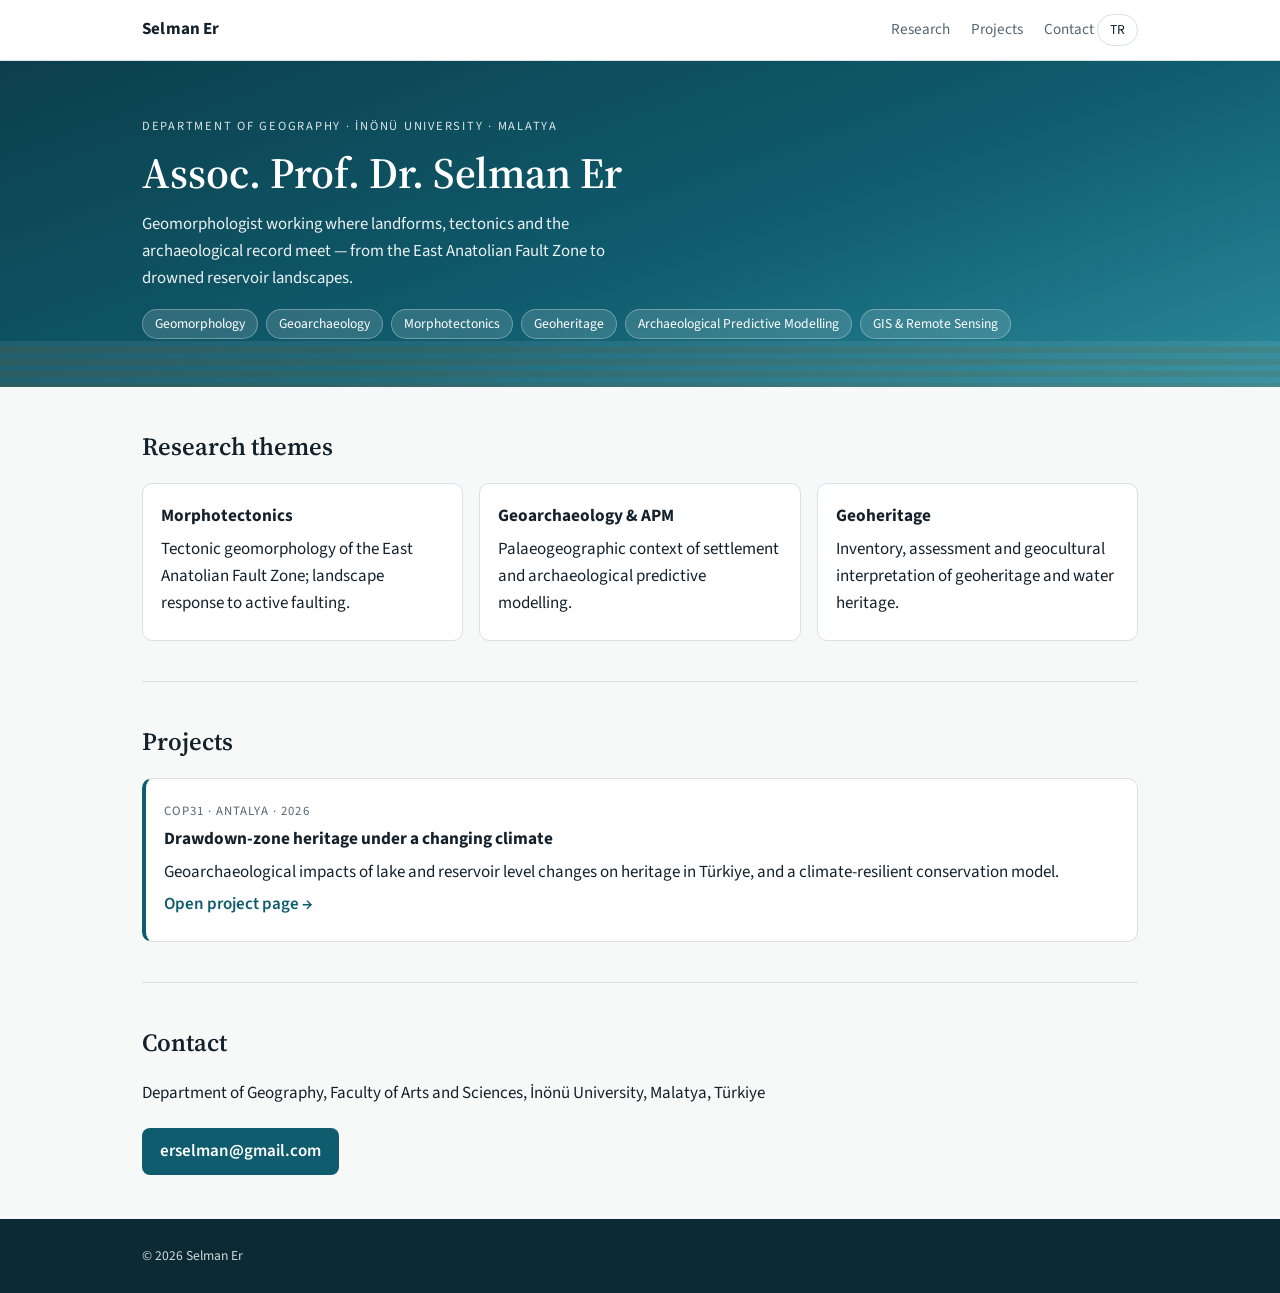
==== index.html @ a104bbfa "Add files via upload" ====
<!DOCTYPE html>
<html lang="en">
<head>
<meta charset="utf-8">
<meta name="viewport" content="width=device-width,initial-scale=1">
<title>Selman Er · Geomorphology &amp; Geoarchaeology</title>
<meta name="description" content="Assoc. Prof. Dr. Selman Er, Department of Geography, İnönü University — geomorphology, geoarchaeology, morphotectonics, geoheritage, GIS and remote sensing.">
<link rel="preconnect" href="https://fonts.googleapis.com">
<link href="https://fonts.googleapis.com/css2?family=Source+Sans+3:wght@400;600;700&family=Source+Serif+4:opsz,wght@8..60,600&display=swap" rel="stylesheet">
<link rel="stylesheet" href="assets/style.css">
</head>
<body data-lang="en">
<header class="site"><div class="wrap">
  <a class="brand" href="./">Selman Er</a>
  <nav>
    <a href="#research"><span class="en">Research</span><span class="tr">Araştırma</span></a>
    <a href="#projects"><span class="en">Projects</span><span class="tr">Projeler</span></a>
    <a href="#contact"><span class="en">Contact</span><span class="tr">İletişim</span></a>
    <button class="lang" id="langBtn" type="button" aria-label="Switch language">TR</button>
  </nav>
</div></header>

<div class="hero"><div class="wrap">
  <p class="kicker"><span class="en">Department of Geography · İnönü University · Malatya</span><span class="tr">Coğrafya Bölümü · İnönü Üniversitesi · Malatya</span></p>
  <h1>Assoc. Prof. Dr. Selman Er</h1>
  <p class="sub">
    <span class="en">Geomorphologist working where landforms, tectonics and the archaeological record meet — from the East Anatolian Fault Zone to drowned reservoir landscapes.</span>
    <span class="tr">Yer şekilleri, tektonik ve arkeolojik kaydın kesiştiği alanda çalışan bir jeomorfolog — Doğu Anadolu Fay Zonu'ndan baraj altında kalmış peyzajlara.</span>
  </p>
  <div class="chips">
    <span class="chip">Geomorphology</span><span class="chip">Geoarchaeology</span><span class="chip">Morphotectonics</span><span class="chip">Geoheritage</span><span class="chip">Archaeological Predictive Modelling</span><span class="chip">GIS &amp; Remote Sensing</span>
  </div>
</div></div>

<main class="wrap">
<section id="research">
  <h2><span class="en">Research themes</span><span class="tr">Araştırma temaları</span></h2>
  <div class="grid g3">
    <div class="card"><h3><span class="en">Morphotectonics</span><span class="tr">Morfotektonik</span></h3><p><span class="en">Tectonic geomorphology of the East Anatolian Fault Zone; landscape response to active faulting.</span><span class="tr">Doğu Anadolu Fay Zonu'nun tektonik jeomorfolojisi; aktif faylanmaya peyzaj tepkisi.</span></p></div>
    <div class="card"><h3><span class="en">Geoarchaeology &amp; APM</span><span class="tr">Jeoarkeoloji ve APM</span></h3><p><span class="en">Palaeogeographic context of settlement and archaeological predictive modelling.</span><span class="tr">Yerleşimin paleocoğrafik bağlamı ve arkeolojik tahmin modellemesi.</span></p></div>
    <div class="card"><h3><span class="en">Geoheritage</span><span class="tr">Jeomiras</span></h3><p><span class="en">Inventory, assessment and geocultural interpretation of geoheritage and water heritage.</span><span class="tr">Jeomiras ve su mirasının envanteri, değerlendirilmesi ve jeokültürel yorumu.</span></p></div>
  </div>
</section>

<section id="projects">
  <h2><span class="en">Projects</span><span class="tr">Projeler</span></h2>
  <div class="grid g2">
    <a class="card" href="cop31/" style="text-decoration:none;color:inherit;border-left:4px solid var(--water)">
      <p class="tag">COP31 · Antalya · 2026</p>
      <h3><span class="en">Drawdown-zone heritage under a changing climate</span><span class="tr">Değişen iklimde salınım kuşağı mirası</span></h3>
      <p><span class="en">Geoarchaeological impacts of lake and reservoir level changes on heritage in Türkiye, and a climate-resilient conservation model.</span><span class="tr">Göl ve baraj seviyesi değişimlerinin mirasa jeoarkeolojik etkileri ve iklime dirençli koruma modeli.</span></p>
      <p style="color:var(--water);font-weight:600"><span class="en">Open project page →</span><span class="tr">Proje sayfası →</span></p>
    </a>
  </div>
</section>

<section id="contact">
  <h2><span class="en">Contact</span><span class="tr">İletişim</span></h2>
  <p><span class="en">Department of Geography, Faculty of Arts and Sciences, İnönü University, Malatya, Türkiye</span><span class="tr">İnönü Üniversitesi Fen-Edebiyat Fakültesi Coğrafya Bölümü, Malatya</span></p>
  <a class="btn" href="mailto:erselman@gmail.com">erselman@gmail.com</a>
  <!-- Add when available: ORCID / Google Scholar / AVESİS buttons -->
</section>
</main>

<footer><div class="wrap">© 2026 Selman Er</div></footer>
<script>
(function(){
  var b=document.body, btn=document.getElementById('langBtn');
  function set(l){b.setAttribute('data-lang',l);document.documentElement.lang=l;btn.textContent=l==='en'?'TR':'EN';}
  var q=new URLSearchParams(location.search).get('lang');
  var nav=(navigator.language||'').toLowerCase().indexOf('tr')===0?'tr':'en';
  set(q==='tr'||q==='en'?q:nav);
  btn.addEventListener('click',function(){set(b.getAttribute('data-lang')==='en'?'tr':'en');});
})();
</script>
</body>
</html>
---- assets/style.css ----
:root{
  --ink:#14212b; --muted:#56656f; --line:#d9e1e5; --bg:#f7f9f8; --card:#ffffff;
  --water:#0f5c6e; --water-2:#2a8a9b; --silt:#b9874a; --alert:#b4432f;
  --maxw:1040px;
}
*{box-sizing:border-box}
html{scroll-behavior:smooth}
body{margin:0;font-family:"Source Sans 3","Segoe UI",system-ui,-apple-system,sans-serif;color:var(--ink);background:var(--bg);line-height:1.6;font-size:17px}
a{color:var(--water)}
a:hover{color:var(--water-2)}
.wrap{max-width:var(--maxw);margin:0 auto;padding:0 22px}
header.site{border-bottom:1px solid var(--line);background:var(--card)}
header.site .wrap{display:flex;align-items:center;justify-content:space-between;gap:16px;min-height:60px;flex-wrap:wrap}
header.site .brand{font-weight:700;text-decoration:none;color:var(--ink);letter-spacing:.01em}
header.site nav a{margin-left:18px;text-decoration:none;color:var(--muted);font-size:.95rem}
header.site nav a:hover{color:var(--water)}
.lang{border:1px solid var(--line);background:#fff;border-radius:999px;padding:4px 12px;font:inherit;font-size:.85rem;cursor:pointer;color:var(--ink)}
.hero{background:linear-gradient(160deg,#0c3f4c 0%,#0f5c6e 55%,#2a8a9b 100%);color:#fff;padding:56px 0 48px;position:relative;overflow:hidden}
.hero::after{content:"";position:absolute;left:0;right:0;bottom:0;height:46px;
  background:repeating-linear-gradient(180deg,rgba(255,255,255,.08) 0 6px,rgba(185,135,74,.18) 6px 12px)}
.hero .kicker{text-transform:uppercase;letter-spacing:.14em;font-size:.78rem;opacity:.85;margin:0 0 10px}
.hero h1{font-family:"Source Serif 4",Georgia,serif;font-weight:600;font-size:clamp(1.7rem,4.2vw,2.7rem);line-height:1.2;margin:0 0 12px;max-width:22ch}
.hero .sub{font-size:1.05rem;opacity:.92;max-width:62ch;margin:0 0 18px}
.hero .meta{font-size:.95rem;opacity:.9}
.chips{display:flex;flex-wrap:wrap;gap:8px;margin-top:18px}
.chip{background:rgba(255,255,255,.14);border:1px solid rgba(255,255,255,.3);border-radius:999px;padding:3px 12px;font-size:.85rem}
main section{padding:40px 0;border-bottom:1px solid var(--line)}
main section:last-child{border-bottom:0}
h2{font-family:"Source Serif 4",Georgia,serif;font-weight:600;font-size:1.55rem;margin:0 0 16px}
h3{font-size:1.08rem;margin:0 0 6px}
.lead{font-size:1.12rem;max-width:68ch}
.claim{border-left:4px solid var(--silt);background:#fff;padding:12px 16px;margin:18px 0;max-width:68ch;font-weight:600}
.grid{display:grid;gap:16px}
.g2{grid-template-columns:repeat(auto-fit,minmax(280px,1fr))}
.g3{grid-template-columns:repeat(auto-fit,minmax(240px,1fr))}
.card{background:var(--card);border:1px solid var(--line);border-radius:10px;padding:18px}
.card p{margin:.3em 0}
.card .num{display:inline-flex;width:28px;height:28px;border-radius:50%;background:var(--water);color:#fff;align-items:center;justify-content:center;font-weight:700;font-size:.9rem;margin-bottom:8px}
.card .tag{font-size:.8rem;color:var(--muted);text-transform:uppercase;letter-spacing:.08em}
.small{font-size:.9rem;color:var(--muted)}
ol.steps{list-style:none;padding:0;margin:0;display:grid;gap:10px;grid-template-columns:repeat(auto-fit,minmax(150px,1fr))}
ol.steps li{background:#fff;border:1px solid var(--line);border-top:4px solid var(--water);border-radius:8px;padding:12px}
ol.steps li:nth-child(4),ol.steps li:nth-child(5){border-top-color:var(--silt)}
ol.steps li:nth-child(6){border-top-color:var(--ink)}
ol.steps b{display:block;margin-bottom:4px}
.eq{background:#fff;border:1px solid var(--line);border-radius:8px;padding:14px 16px;overflow-x:auto;font-family:"Cambria Math","STIX Two Math",Georgia,serif;font-size:1.08rem}
.btn{display:inline-block;background:var(--water);color:#fff;text-decoration:none;padding:10px 18px;border-radius:8px;font-weight:600;margin:4px 8px 4px 0}
.btn:hover{background:var(--water-2);color:#fff}
.btn.ghost{background:#fff;color:var(--water);border:1px solid var(--water)}
.btn.disabled{background:#c9d3d7;color:#55646c;pointer-events:none}
.refs{font-size:.92rem;padding-left:1.2em}
.refs li{margin-bottom:6px}
.profile{display:grid;grid-template-columns:1fr;gap:10px}
footer{background:#0c2a33;color:#cfdade;padding:26px 0;font-size:.85rem}
footer a{color:#e6eef0}
.disclaimer{font-size:.8rem;color:#9fb1b7;margin-top:10px;max-width:90ch}
[data-lang="tr"] .en{display:none} [data-lang="en"] .tr{display:none}
@media (max-width:600px){body{font-size:16px} header.site nav a{margin-left:12px} .hero{padding:40px 0 56px}}
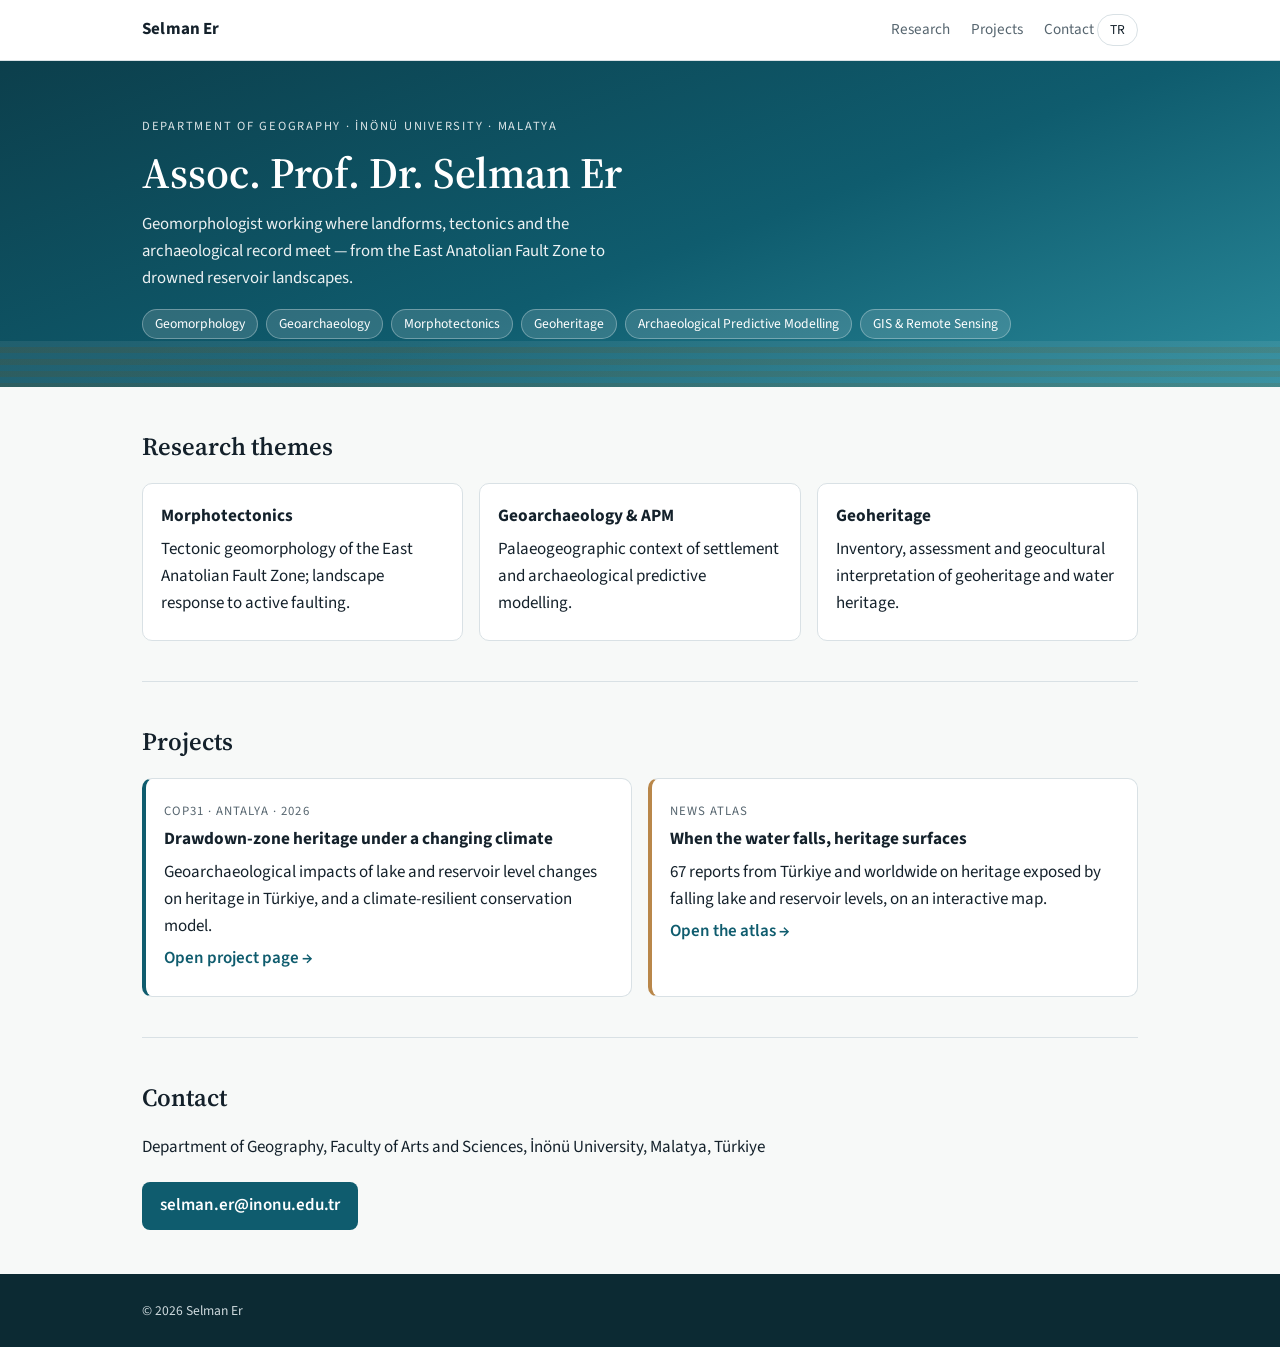
==== commit f0584e36: "Add files via upload" ====
--- a/index.html
+++ b/index.html
@@ -51,13 +51,19 @@
       <p><span class="en">Geoarchaeological impacts of lake and reservoir level changes on heritage in Türkiye, and a climate-resilient conservation model.</span><span class="tr">Göl ve baraj seviyesi değişimlerinin mirasa jeoarkeolojik etkileri ve iklime dirençli koruma modeli.</span></p>
       <p style="color:var(--water);font-weight:600"><span class="en">Open project page →</span><span class="tr">Proje sayfası →</span></p>
     </a>
+    <a class="card" href="cop31/news/" style="text-decoration:none;color:inherit;border-left:4px solid var(--silt)">
+      <p class="tag"><span class="en">News atlas</span><span class="tr">Haber atlası</span></p>
+      <h3><span class="en">When the water falls, heritage surfaces</span><span class="tr">Su çekildiğinde miras yüzeye çıkıyor</span></h3>
+      <p><span class="en">67 reports from Türkiye and worldwide on heritage exposed by falling lake and reservoir levels, on an interactive map.</span><span class="tr">Göl ve baraj seviyesi düşüşüyle açığa çıkan mirasa ilişkin Türkiye ve dünyadan 67 haber, etkileşimli haritada.</span></p>
+      <p style="color:var(--water);font-weight:600"><span class="en">Open the atlas →</span><span class="tr">Atlası aç →</span></p>
+    </a>
   </div>
 </section>
 
 <section id="contact">
   <h2><span class="en">Contact</span><span class="tr">İletişim</span></h2>
   <p><span class="en">Department of Geography, Faculty of Arts and Sciences, İnönü University, Malatya, Türkiye</span><span class="tr">İnönü Üniversitesi Fen-Edebiyat Fakültesi Coğrafya Bölümü, Malatya</span></p>
-  <a class="btn" href="mailto:erselman@gmail.com">erselman@gmail.com</a>
+  <a class="btn" href="mailto:selman.er@inonu.edu.tr">selman.er@inonu.edu.tr</a>
   <!-- Add when available: ORCID / Google Scholar / AVESİS buttons -->
 </section>
 </main>
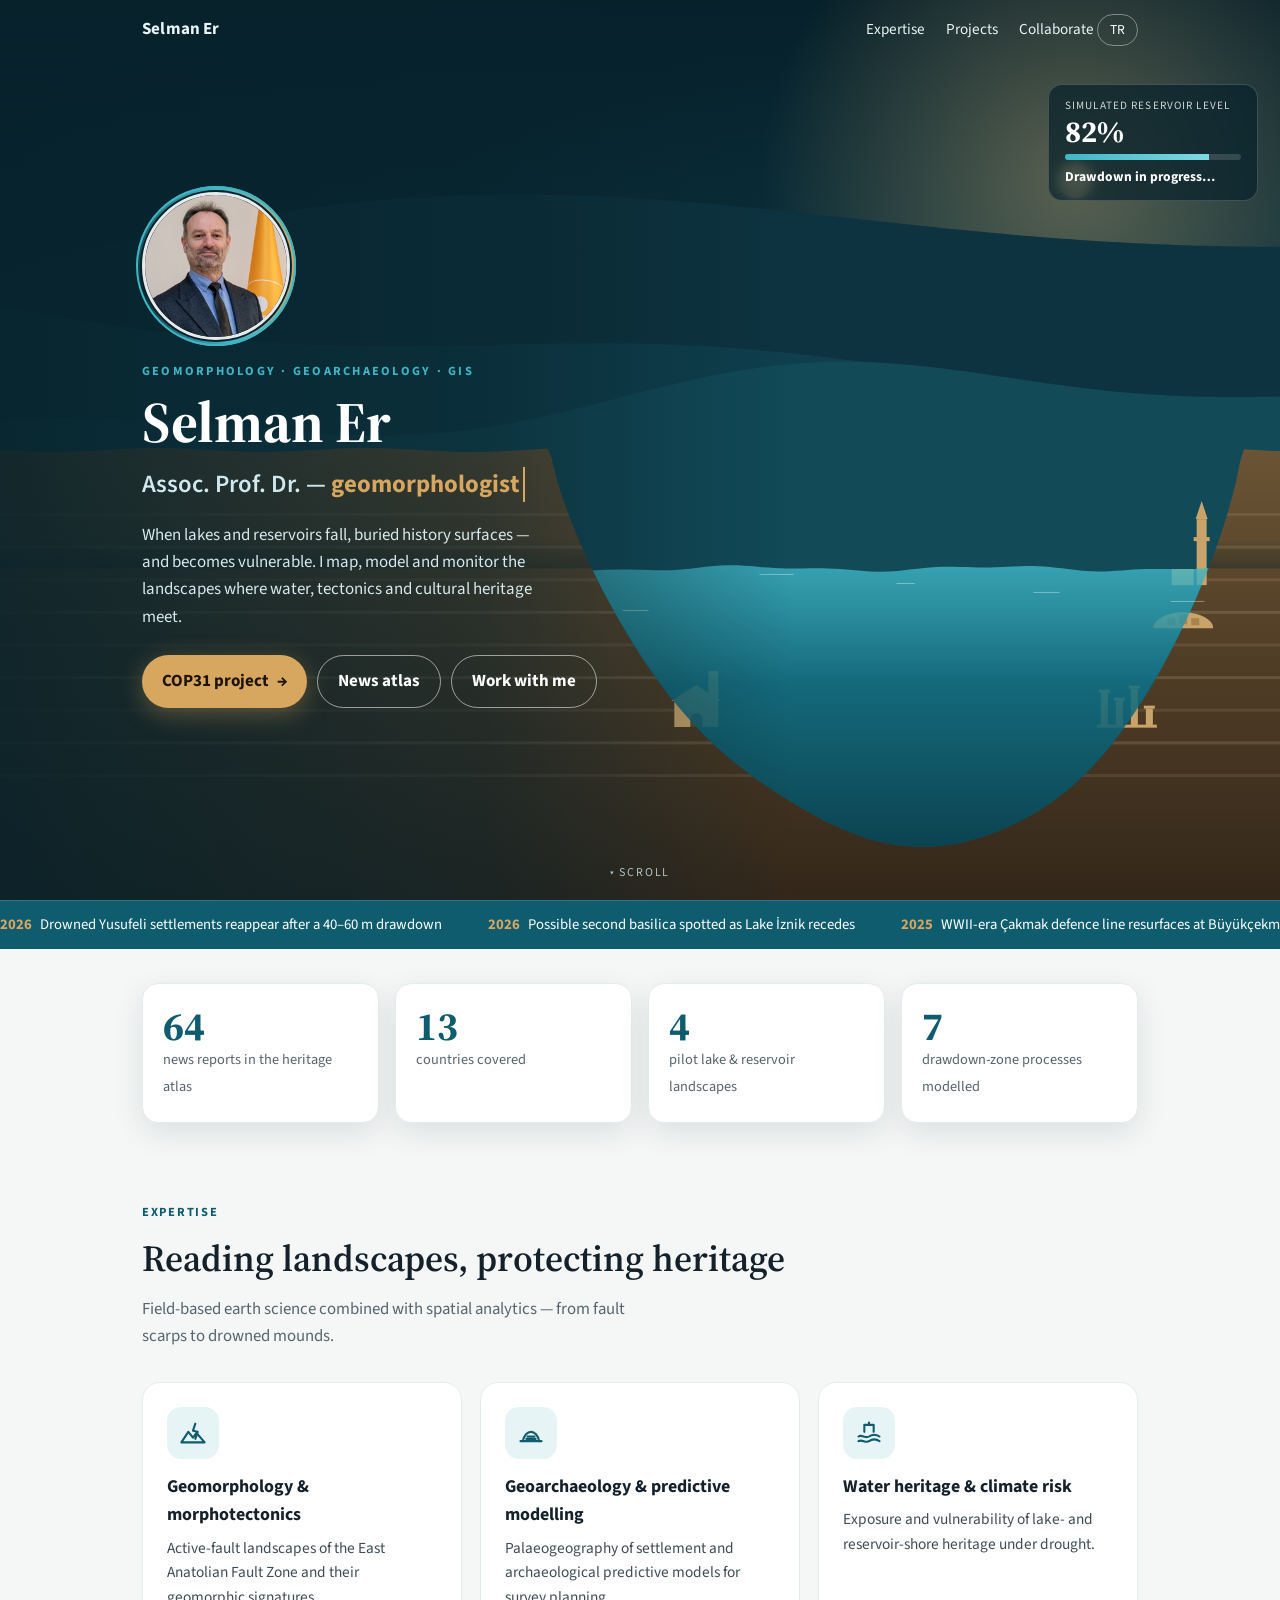
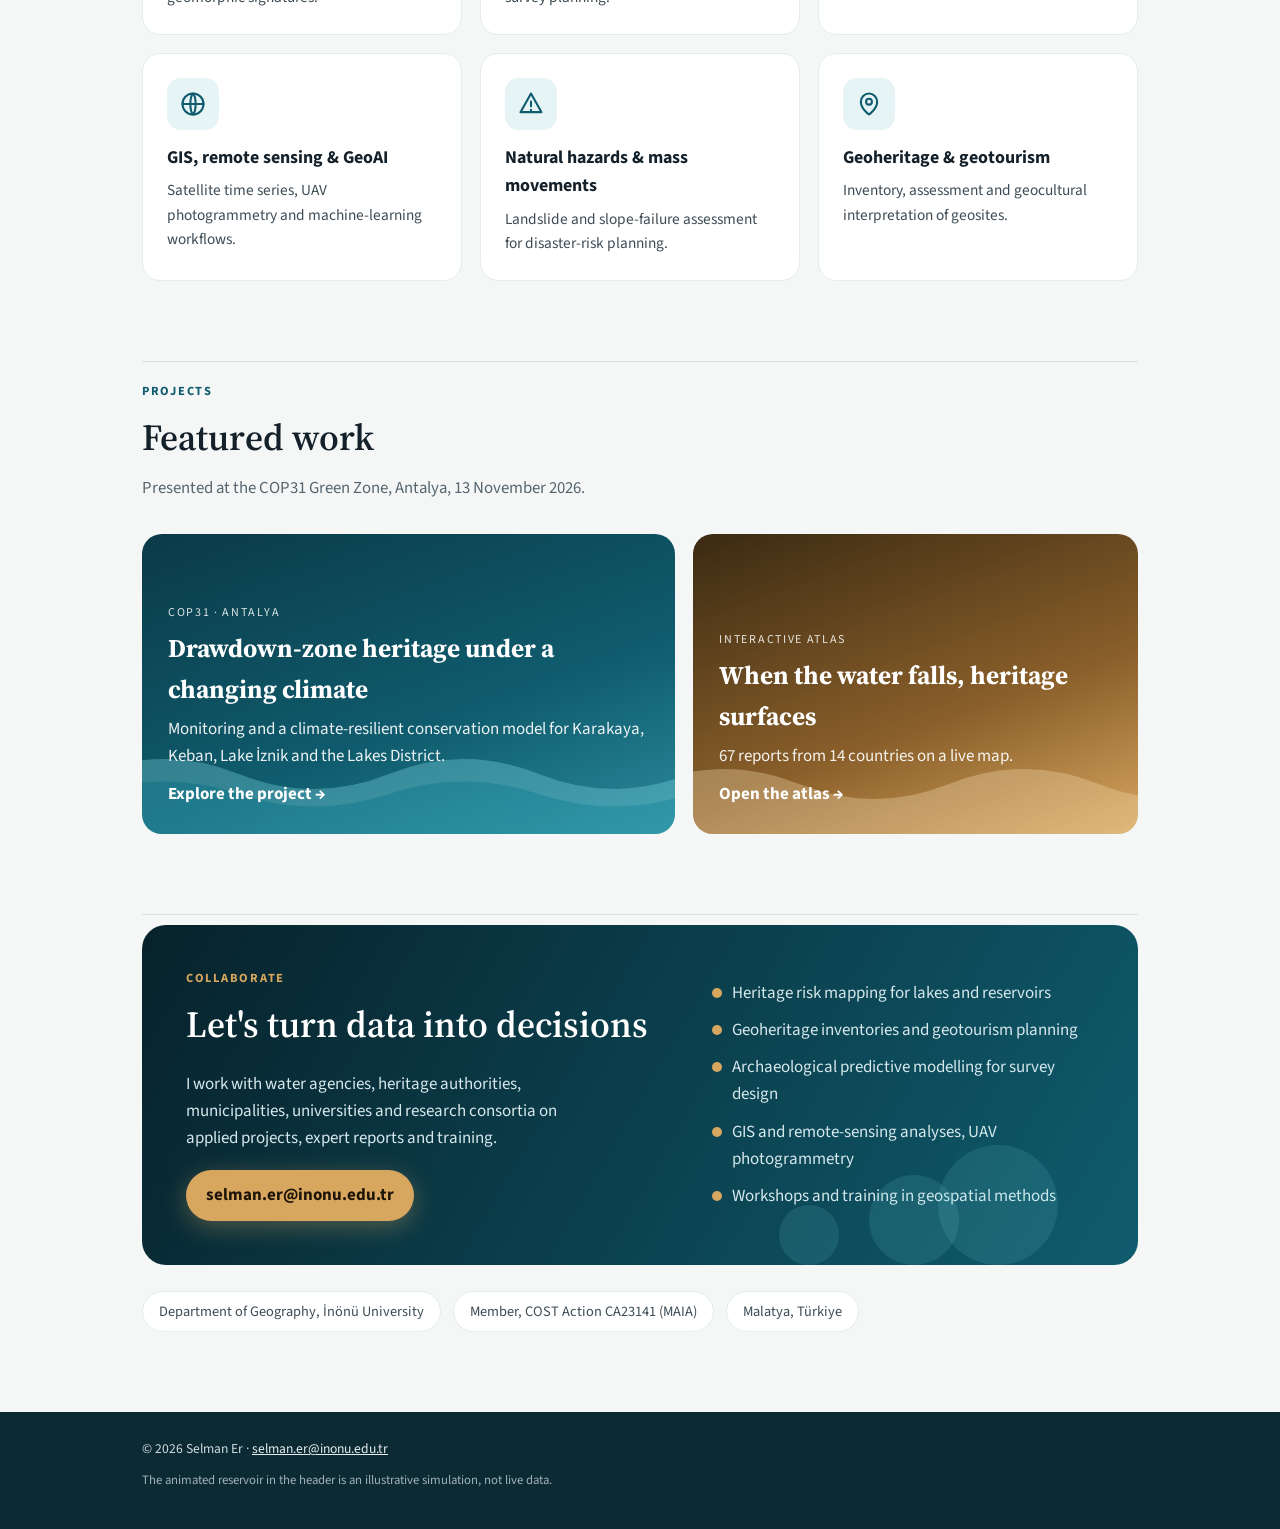
==== commit 3b4f22d1: "Add files via upload" ====
--- a/index.html
+++ b/index.html
@@ -3,80 +3,385 @@
 <head>
 <meta charset="utf-8">
 <meta name="viewport" content="width=device-width,initial-scale=1">
-<title>Selman Er · Geomorphology &amp; Geoarchaeology</title>
-<meta name="description" content="Assoc. Prof. Dr. Selman Er, Department of Geography, İnönü University — geomorphology, geoarchaeology, morphotectonics, geoheritage, GIS and remote sensing.">
+<title>Selman Er · Geomorphology, Geoarchaeology & Heritage Risk</title>
+<meta name="description" content="Assoc. Prof. Dr. Selman Er, İnönü University — geomorphology, geoarchaeology, geoheritage, GIS and remote sensing. Heritage risk in lakes and reservoirs under a changing climate.">
+<meta property="og:title" content="Selman Er · Geomorphology & Geoarchaeology">
+<meta property="og:image" content="https://erselman.github.io/assets/selman-er.jpg">
 <link rel="preconnect" href="https://fonts.googleapis.com">
-<link href="https://fonts.googleapis.com/css2?family=Source+Sans+3:wght@400;600;700&family=Source+Serif+4:opsz,wght@8..60,600&display=swap" rel="stylesheet">
+<link href="https://fonts.googleapis.com/css2?family=Source+Sans+3:wght@400;600;700;800&family=Source+Serif+4:opsz,wght@8..60,600;8..60,700&display=swap" rel="stylesheet">
 <link rel="stylesheet" href="assets/style.css">
+<style>
+:root{--deep:#07222b;--teal:#0f5c6e;--aqua:#3fb6c6;--sand:#d7a65f}
+body{background:#f4f7f6}
+/* header over hero */
+header.site{position:fixed;top:0;left:0;right:0;z-index:20;background:transparent;border:0;transition:background .3s,box-shadow .3s}
+header.site.solid{background:rgba(7,34,43,.92);backdrop-filter:blur(8px);box-shadow:0 2px 20px rgba(0,0,0,.2)}
+header.site .brand,header.site nav a{color:#e9f4f6}
+header.site nav a:hover{color:var(--aqua)}
+header.site .lang{background:transparent;color:#fff;border-color:rgba(255,255,255,.4)}
+/* HERO */
+.hero2{position:relative;min-height:100vh;min-height:100svh;background:var(--deep);color:#fff;overflow:hidden;display:flex;align-items:center}
+#scene{position:absolute;inset:0;width:100%;height:100%;display:block}
+.hero2::after{content:"";position:absolute;inset:0;background:linear-gradient(90deg,rgba(7,34,43,.88) 0%,rgba(7,34,43,.55) 38%,rgba(7,34,43,0) 62%);pointer-events:none}
+.hero2 .wrap{position:relative;z-index:2;width:100%;padding-top:90px;padding-bottom:90px}
+.intro{max-width:560px}
+.portrait{position:relative;width:148px;height:148px;margin-bottom:22px}
+.portrait::before{content:"";position:absolute;inset:-6px;border-radius:50%;background:conic-gradient(from 0deg,var(--aqua),var(--sand),var(--aqua),transparent 70%,var(--aqua));animation:spin 6s linear infinite}
+.portrait::after{content:"";position:absolute;inset:-2px;border-radius:50%;background:var(--deep)}
+.portrait img{position:relative;z-index:1;width:100%;height:100%;object-fit:cover;object-position:50% 22%;border-radius:50%;border:3px solid rgba(255,255,255,.9)}
+.portrait .pulse{position:absolute;inset:-6px;border-radius:50%;border:2px solid var(--aqua);animation:pulse 3s ease-out infinite;z-index:0}
+@keyframes spin{to{transform:rotate(360deg)}}
+@keyframes pulse{0%{transform:scale(1);opacity:.7}100%{transform:scale(1.35);opacity:0}}
+.eyebrow{text-transform:uppercase;letter-spacing:.18em;font-size:.78rem;color:var(--aqua);font-weight:700;margin:0 0 10px}
+.hero2 h1{font-family:"Source Serif 4",Georgia,serif;font-weight:700;font-size:clamp(2.2rem,5.4vw,3.6rem);line-height:1.05;margin:0 0 12px}
+.rot{display:block;font-size:clamp(1.15rem,2.4vw,1.55rem);font-weight:600;color:#cfe9ee;min-height:1.6em;margin-bottom:18px}
+.rot b{color:var(--sand);font-weight:700;border-right:2px solid var(--sand);padding-right:3px;animation:caret 1s steps(1) infinite}
+@keyframes caret{50%{border-color:transparent}}
+.hero2 .lede{font-size:1.06rem;color:#d6e8ec;max-width:52ch;margin:0 0 24px}
+.cta{display:flex;flex-wrap:wrap;gap:10px}
+.btn2{display:inline-flex;align-items:center;gap:8px;padding:12px 20px;border-radius:999px;font-weight:700;text-decoration:none;transition:transform .2s,box-shadow .2s,background .2s}
+.btn2.primary{background:var(--sand);color:#1d1407;box-shadow:0 6px 24px rgba(215,166,95,.35)}
+.btn2.ghost{border:1.5px solid rgba(255,255,255,.55);color:#fff}
+.btn2:hover{transform:translateY(-2px)}
+.btn2.ghost:hover{background:rgba(255,255,255,.1);color:#fff}
+.btn2.primary:hover{color:#1d1407;box-shadow:0 10px 30px rgba(215,166,95,.5)}
+/* gauge */
+.gauge{position:absolute;z-index:3;right:22px;top:84px;background:rgba(7,34,43,.72);backdrop-filter:blur(6px);border:1px solid rgba(255,255,255,.18);border-radius:14px;padding:12px 16px;min-width:210px;font-size:.85rem}
+.gauge .lbl{opacity:.8;text-transform:uppercase;letter-spacing:.1em;font-size:.7rem}
+.gauge .val{font-family:"Source Serif 4",Georgia,serif;font-size:1.9rem;line-height:1.1;font-weight:700}
+.gauge .bar{height:6px;background:rgba(255,255,255,.15);border-radius:4px;overflow:hidden;margin:6px 0}
+.gauge .bar i{display:block;height:100%;background:linear-gradient(90deg,var(--aqua),#7fd8e3);width:50%}
+.gauge .state{font-weight:700}
+.gauge .state.warn{color:var(--sand)}
+.scrollhint{position:absolute;z-index:3;left:50%;bottom:18px;transform:translateX(-50%);color:#cfe9ee;font-size:.75rem;letter-spacing:.15em;text-transform:uppercase;opacity:.8;animation:bob 2s ease-in-out infinite}
+@keyframes bob{50%{transform:translate(-50%,6px)}}
+/* ticker */
+.ticker{background:var(--teal);color:#fff;overflow:hidden;white-space:nowrap;border-top:1px solid rgba(255,255,255,.15)}
+.ticker .row{display:inline-flex;gap:46px;padding:12px 0;animation:tick 140s linear infinite}
+.ticker:hover .row{animation-play-state:paused}
+.ticker a{color:#fff;text-decoration:none;font-size:.92rem}
+.ticker a b{color:var(--sand);margin-right:8px;font-weight:700}
+@keyframes tick{to{transform:translateX(-50%)}}
+/* stats */
+.stats2{display:grid;grid-template-columns:repeat(4,1fr);gap:16px;margin-top:34px;position:relative;z-index:4}
+.stat2{background:#fff;border-radius:16px;padding:22px 20px;box-shadow:0 10px 30px rgba(7,34,43,.1);border:1px solid #e3ecee}
+.stat2 b{display:block;font-family:"Source Serif 4",Georgia,serif;font-size:2.5rem;line-height:1;color:var(--teal)}
+.stat2 span{font-size:.9rem;color:var(--muted)}
+/* sections */
+.sec{padding:80px 0}
+.sec h2{font-size:clamp(1.6rem,3.2vw,2.3rem);margin-bottom:8px}
+.sec .kick{color:var(--teal);font-weight:700;text-transform:uppercase;letter-spacing:.14em;font-size:.78rem;margin:0 0 6px}
+.sec .sub2{color:var(--muted);max-width:62ch;margin:0 0 32px;font-size:1.05rem}
+.cards3{display:grid;grid-template-columns:repeat(3,1fr);gap:18px}
+.xcard{position:relative;background:#fff;border:1px solid #e3ecee;border-radius:18px;padding:24px;overflow:hidden;transition:transform .3s,box-shadow .3s}
+.xcard:hover{transform:translateY(-6px);box-shadow:0 18px 40px rgba(7,34,43,.12)}
+.xcard::after{content:"";position:absolute;left:0;right:0;bottom:0;height:0;background:linear-gradient(180deg,rgba(63,182,198,0),rgba(63,182,198,.12));transition:height .5s}
+.xcard:hover::after{height:100%}
+.xcard .ic{width:52px;height:52px;border-radius:14px;background:#e6f4f6;display:grid;place-items:center;margin-bottom:14px}
+.xcard .ic svg{width:28px;height:28px;stroke:var(--teal);fill:none;stroke-width:1.8;stroke-linecap:round;stroke-linejoin:round}
+.xcard h3{font-size:1.12rem;margin:0 0 6px}
+.xcard p{margin:0;color:#3d4c55;font-size:.96rem}
+/* projects */
+.proj{display:grid;grid-template-columns:1.2fr 1fr;gap:18px}
+.pcard{position:relative;border-radius:20px;overflow:hidden;min-height:300px;color:#fff;text-decoration:none;display:flex;flex-direction:column;justify-content:flex-end;padding:26px;transition:transform .3s}
+.pcard:hover{transform:scale(1.015);color:#fff}
+.pcard.a{background:linear-gradient(160deg,#0b3a47,#0f5c6e 60%,#2a8a9b)}
+.pcard.b{background:linear-gradient(160deg,#3a2a12,#8a5f2a 60%,#d7a65f)}
+.pcard .waves{position:absolute;left:-10%;right:-10%;bottom:0;height:120px;opacity:.35}
+.pcard .waves path{animation:drift 9s ease-in-out infinite alternate}
+@keyframes drift{to{transform:translateX(-60px)}}
+.pcard .tag2{font-size:.75rem;letter-spacing:.14em;text-transform:uppercase;opacity:.85;position:relative}
+.pcard h3{font-family:"Source Serif 4",Georgia,serif;font-size:1.6rem;margin:6px 0;position:relative}
+.pcard p{position:relative;margin:0 0 10px;opacity:.92}
+.pcard .go{position:relative;font-weight:700}
+/* collab band */
+.band{background:linear-gradient(120deg,var(--deep),#0f5c6e);color:#fff;border-radius:24px;padding:44px;display:grid;grid-template-columns:1.3fr 1fr;gap:30px;align-items:center;position:relative;overflow:hidden}
+.band h2{color:#fff}
+.band ul{list-style:none;margin:0;padding:0;display:grid;gap:10px}
+.band li{display:flex;gap:10px;align-items:flex-start;color:#d6e8ec}
+.band li::before{content:"";flex:0 0 10px;height:10px;border-radius:50%;background:var(--sand);margin-top:8px}
+.band .bubble{position:absolute;border-radius:50%;background:rgba(127,216,227,.12);animation:rise 12s linear infinite}
+@keyframes rise{from{transform:translateY(120%)}to{transform:translateY(-140%)}}
+.aff{display:flex;flex-wrap:wrap;gap:12px;margin-top:26px}
+.aff > span{background:#fff;border:1px solid #e3ecee;border-radius:999px;padding:8px 16px;font-size:.9rem;color:#3d4c55}
+/* reveal */
+.rv{opacity:0;transform:translateY(26px);transition:opacity .8s ease,transform .8s ease}
+.rv.in{opacity:1;transform:none}
+footer a{color:#e6eef0}
+@media (max-width:900px){
+  .cards3{grid-template-columns:1fr 1fr}.proj,.band{grid-template-columns:1fr}
+  .stats2{grid-template-columns:1fr 1fr}
+  .hero2::after{background:linear-gradient(180deg,rgba(7,34,43,.85) 0%,rgba(7,34,43,.55) 55%,rgba(7,34,43,.2) 100%)}
+}
+@media (max-width:600px){
+  .cards3{grid-template-columns:1fr}.gauge{left:16px;right:16px;top:auto;bottom:16px;min-width:0}.scrollhint{display:none}
+  header.site nav a.hide-s{display:none}.band{padding:28px}.portrait{width:120px;height:120px}
+  .hero2 .wrap{padding-bottom:150px}
+}
+@media (prefers-reduced-motion:reduce){*{animation:none!important;transition:none!important}.rv{opacity:1;transform:none}}
+</style>
 </head>
 <body data-lang="en">
-<header class="site"><div class="wrap">
+<header class="site" id="hdr"><div class="wrap">
   <a class="brand" href="./">Selman Er</a>
   <nav>
-    <a href="#research"><span class="en">Research</span><span class="tr">Araştırma</span></a>
+    <a class="hide-s" href="#expertise"><span class="en">Expertise</span><span class="tr">Uzmanlık</span></a>
     <a href="#projects"><span class="en">Projects</span><span class="tr">Projeler</span></a>
-    <a href="#contact"><span class="en">Contact</span><span class="tr">İletişim</span></a>
+    <a class="hide-s" href="#collaborate"><span class="en">Collaborate</span><span class="tr">İş birliği</span></a>
     <button class="lang" id="langBtn" type="button" aria-label="Switch language">TR</button>
   </nav>
 </div></header>
 
-<div class="hero"><div class="wrap">
-  <p class="kicker"><span class="en">Department of Geography · İnönü University · Malatya</span><span class="tr">Coğrafya Bölümü · İnönü Üniversitesi · Malatya</span></p>
-  <h1>Assoc. Prof. Dr. Selman Er</h1>
-  <p class="sub">
-    <span class="en">Geomorphologist working where landforms, tectonics and the archaeological record meet — from the East Anatolian Fault Zone to drowned reservoir landscapes.</span>
-    <span class="tr">Yer şekilleri, tektonik ve arkeolojik kaydın kesiştiği alanda çalışan bir jeomorfolog — Doğu Anadolu Fay Zonu'ndan baraj altında kalmış peyzajlara.</span>
-  </p>
-  <div class="chips">
-    <span class="chip">Geomorphology</span><span class="chip">Geoarchaeology</span><span class="chip">Morphotectonics</span><span class="chip">Geoheritage</span><span class="chip">Archaeological Predictive Modelling</span><span class="chip">GIS &amp; Remote Sensing</span>
+<section class="hero2" id="top">
+  <canvas id="scene" aria-hidden="true"></canvas>
+  <div class="wrap">
+    <div class="intro">
+      <div class="portrait"><span class="pulse"></span><img src="assets/selman-er.jpg" alt="Assoc. Prof. Dr. Selman Er"></div>
+      <p class="eyebrow"><span class="en">Geomorphology · Geoarchaeology · GIS</span><span class="tr">Jeomorfoloji · Jeoarkeoloji · CBS</span></p>
+      <h1>Selman Er</h1>
+      <span class="rot"><span class="en">Assoc. Prof. Dr. — </span><span class="tr">Doç. Dr. — </span><b id="rotWord">&nbsp;</b></span>
+      <p class="lede"><span class="en">When lakes and reservoirs fall, buried history surfaces — and becomes vulnerable. I map, model and monitor the landscapes where water, tectonics and cultural heritage meet.</span><span class="tr">Göller ve barajlar çekildiğinde gömülü tarih yüzeye çıkar — ve savunmasız kalır. Su, tektonik ve kültürel mirasın buluştuğu peyzajları haritalıyor, modelliyor ve izliyorum.</span></p>
+      <div class="cta">
+        <a class="btn2 primary" href="cop31/"><span class="en">COP31 project</span><span class="tr">COP31 projesi</span> →</a>
+        <a class="btn2 ghost" href="cop31/news/"><span class="en">News atlas</span><span class="tr">Haber atlası</span></a>
+        <a class="btn2 ghost" href="#collaborate"><span class="en">Work with me</span><span class="tr">Birlikte çalışalım</span></a>
+      </div>
+    </div>
   </div>
-</div></div>
+  <div class="gauge" aria-live="off">
+    <div class="lbl"><span class="en">Simulated reservoir level</span><span class="tr">Temsili baraj doluluğu</span></div>
+    <div class="val" id="gVal">—</div>
+    <div class="bar"><i id="gBar"></i></div>
+    <div class="state" id="gState">—</div>
+  </div>
+  <div class="scrollhint">▾ <span class="en">scroll</span><span class="tr">kaydır</span></div>
+</section>
+
+<div class="ticker" aria-label="Latest reports"><div class="row" id="tickRow"></div></div>
 
 <main class="wrap">
-<section id="research">
-  <h2><span class="en">Research themes</span><span class="tr">Araştırma temaları</span></h2>
-  <div class="grid g3">
-    <div class="card"><h3><span class="en">Morphotectonics</span><span class="tr">Morfotektonik</span></h3><p><span class="en">Tectonic geomorphology of the East Anatolian Fault Zone; landscape response to active faulting.</span><span class="tr">Doğu Anadolu Fay Zonu'nun tektonik jeomorfolojisi; aktif faylanmaya peyzaj tepkisi.</span></p></div>
-    <div class="card"><h3><span class="en">Geoarchaeology &amp; APM</span><span class="tr">Jeoarkeoloji ve APM</span></h3><p><span class="en">Palaeogeographic context of settlement and archaeological predictive modelling.</span><span class="tr">Yerleşimin paleocoğrafik bağlamı ve arkeolojik tahmin modellemesi.</span></p></div>
-    <div class="card"><h3><span class="en">Geoheritage</span><span class="tr">Jeomiras</span></h3><p><span class="en">Inventory, assessment and geocultural interpretation of geoheritage and water heritage.</span><span class="tr">Jeomiras ve su mirasının envanteri, değerlendirilmesi ve jeokültürel yorumu.</span></p></div>
+  <div class="stats2">
+    <div class="stat2 rv"><b data-count="67">0</b><span class="en">news reports in the heritage atlas</span><span class="tr">haber, miras atlasında</span></div>
+    <div class="stat2 rv"><b data-count="14">0</b><span class="en">countries covered</span><span class="tr">ülke</span></div>
+    <div class="stat2 rv"><b data-count="4">0</b><span class="en">pilot lake & reservoir landscapes</span><span class="tr">pilot göl ve baraj alanı</span></div>
+    <div class="stat2 rv"><b data-count="7">0</b><span class="en">drawdown-zone processes modelled</span><span class="tr">salınım kuşağı süreci</span></div>
   </div>
-</section>
-
-<section id="projects">
-  <h2><span class="en">Projects</span><span class="tr">Projeler</span></h2>
-  <div class="grid g2">
-    <a class="card" href="cop31/" style="text-decoration:none;color:inherit;border-left:4px solid var(--water)">
-      <p class="tag">COP31 · Antalya · 2026</p>
-      <h3><span class="en">Drawdown-zone heritage under a changing climate</span><span class="tr">Değişen iklimde salınım kuşağı mirası</span></h3>
-      <p><span class="en">Geoarchaeological impacts of lake and reservoir level changes on heritage in Türkiye, and a climate-resilient conservation model.</span><span class="tr">Göl ve baraj seviyesi değişimlerinin mirasa jeoarkeolojik etkileri ve iklime dirençli koruma modeli.</span></p>
-      <p style="color:var(--water);font-weight:600"><span class="en">Open project page →</span><span class="tr">Proje sayfası →</span></p>
-    </a>
-    <a class="card" href="cop31/news/" style="text-decoration:none;color:inherit;border-left:4px solid var(--silt)">
-      <p class="tag"><span class="en">News atlas</span><span class="tr">Haber atlası</span></p>
-      <h3><span class="en">When the water falls, heritage surfaces</span><span class="tr">Su çekildiğinde miras yüzeye çıkıyor</span></h3>
-      <p><span class="en">67 reports from Türkiye and worldwide on heritage exposed by falling lake and reservoir levels, on an interactive map.</span><span class="tr">Göl ve baraj seviyesi düşüşüyle açığa çıkan mirasa ilişkin Türkiye ve dünyadan 67 haber, etkileşimli haritada.</span></p>
-      <p style="color:var(--water);font-weight:600"><span class="en">Open the atlas →</span><span class="tr">Atlası aç →</span></p>
-    </a>
-  </div>
-</section>
-
-<section id="contact">
-  <h2><span class="en">Contact</span><span class="tr">İletişim</span></h2>
-  <p><span class="en">Department of Geography, Faculty of Arts and Sciences, İnönü University, Malatya, Türkiye</span><span class="tr">İnönü Üniversitesi Fen-Edebiyat Fakültesi Coğrafya Bölümü, Malatya</span></p>
-  <a class="btn" href="mailto:selman.er@inonu.edu.tr">selman.er@inonu.edu.tr</a>
-  <!-- Add when available: ORCID / Google Scholar / AVESİS buttons -->
-</section>
+
+  <section class="sec" id="expertise">
+    <p class="kick rv"><span class="en">Expertise</span><span class="tr">Uzmanlık</span></p>
+    <h2 class="rv"><span class="en">Reading landscapes, protecting heritage</span><span class="tr">Peyzajı okumak, mirası korumak</span></h2>
+    <p class="sub2 rv"><span class="en">Field-based earth science combined with spatial analytics — from fault scarps to drowned mounds.</span><span class="tr">Arazi temelli yer bilimi ve mekânsal analitik — fay sarplıklarından batık höyüklere.</span></p>
+    <div class="cards3">
+      <div class="xcard rv"><div class="ic"><svg viewBox="0 0 24 24"><path d="M2 20l6-9 4 5 3-4 7 8z"/><path d="M14 4l-2 6 4 1-2 6"/></svg></div>
+        <h3><span class="en">Geomorphology & morphotectonics</span><span class="tr">Jeomorfoloji ve morfotektonik</span></h3>
+        <p><span class="en">Active-fault landscapes of the East Anatolian Fault Zone and their geomorphic signatures.</span><span class="tr">Doğu Anadolu Fay Zonu'nda aktif fay peyzajları ve jeomorfolojik izleri.</span></p></div>
+      <div class="xcard rv"><div class="ic"><svg viewBox="0 0 24 24"><path d="M3 19h18"/><path d="M5 19c1-5 4-8 7-8s6 3 7 8"/><path d="M9 15h6M8 17h8"/></svg></div>
+        <h3><span class="en">Geoarchaeology & predictive modelling</span><span class="tr">Jeoarkeoloji ve tahmin modellemesi</span></h3>
+        <p><span class="en">Palaeogeography of settlement and archaeological predictive models for survey planning.</span><span class="tr">Yerleşimin paleocoğrafyası ve yüzey araştırması planlaması için tahmin modelleri.</span></p></div>
+      <div class="xcard rv"><div class="ic"><svg viewBox="0 0 24 24"><path d="M3 15c3-2 6 2 9 0s6-2 9 0"/><path d="M3 19c3-2 6 2 9 0s6-2 9 0"/><path d="M8 11V5h8v6"/><path d="M12 5V3"/></svg></div>
+        <h3><span class="en">Water heritage & climate risk</span><span class="tr">Su mirası ve iklim riski</span></h3>
+        <p><span class="en">Exposure and vulnerability of lake- and reservoir-shore heritage under drought.</span><span class="tr">Kuraklık altında göl ve baraj kıyısı mirasının maruziyeti ve hassasiyeti.</span></p></div>
+      <div class="xcard rv"><div class="ic"><svg viewBox="0 0 24 24"><circle cx="12" cy="12" r="9"/><path d="M3 12h18M12 3c3 3 3 15 0 18M12 3c-3 3-3 15 0 18"/></svg></div>
+        <h3><span class="en">GIS, remote sensing & GeoAI</span><span class="tr">CBS, uzaktan algılama ve GeoAI</span></h3>
+        <p><span class="en">Satellite time series, UAV photogrammetry and machine-learning workflows.</span><span class="tr">Uydu zaman serileri, İHA fotogrametrisi ve makine öğrenmesi iş akışları.</span></p></div>
+      <div class="xcard rv"><div class="ic"><svg viewBox="0 0 24 24"><path d="M12 3l9 16H3z"/><path d="M12 10v4M12 17v.5"/></svg></div>
+        <h3><span class="en">Natural hazards & mass movements</span><span class="tr">Doğal tehlikeler ve kütle hareketleri</span></h3>
+        <p><span class="en">Landslide and slope-failure assessment for disaster-risk planning.</span><span class="tr">Afet risk planlaması için heyelan ve şev duraysızlığı değerlendirmesi.</span></p></div>
+      <div class="xcard rv"><div class="ic"><svg viewBox="0 0 24 24"><path d="M12 21s-7-5-7-11a7 7 0 0114 0c0 6-7 11-7 11z"/><circle cx="12" cy="10" r="2.5"/></svg></div>
+        <h3><span class="en">Geoheritage & geotourism</span><span class="tr">Jeomiras ve jeoturizm</span></h3>
+        <p><span class="en">Inventory, assessment and geocultural interpretation of geosites.</span><span class="tr">Jeositlerin envanteri, değerlendirmesi ve jeokültürel yorumu.</span></p></div>
+    </div>
+  </section>
+
+  <section class="sec" id="projects" style="padding-top:20px">
+    <p class="kick rv"><span class="en">Projects</span><span class="tr">Projeler</span></p>
+    <h2 class="rv"><span class="en">Featured work</span><span class="tr">Öne çıkan çalışmalar</span></h2>
+    <p class="sub2 rv"><span class="en">Presented at the COP31 Green Zone, Antalya, 13 November 2026.</span><span class="tr">COP31 Yeşil Bölge'de sunuldu, Antalya, 13 Kasım 2026.</span></p>
+    <div class="proj">
+      <a class="pcard a rv" href="cop31/">
+        <svg class="waves" viewBox="0 0 600 120" preserveAspectRatio="none"><path d="M0 60 Q75 30 150 60 T300 60 T450 60 T600 60 T750 60 V120 H0Z" fill="#7fd8e3"/><path d="M0 80 Q75 55 150 80 T300 80 T450 80 T600 80 T750 80 V120 H0Z" fill="#3fb6c6" style="animation-duration:12s"/></svg>
+        <span class="tag2">COP31 · Antalya</span>
+        <h3><span class="en">Drawdown-zone heritage under a changing climate</span><span class="tr">Değişen iklimde salınım kuşağı mirası</span></h3>
+        <p><span class="en">Monitoring and a climate-resilient conservation model for Karakaya, Keban, Lake İznik and the Lakes District.</span><span class="tr">Karakaya, Keban, İznik Gölü ve Göller Bölgesi için izleme ve iklime dirençli koruma modeli.</span></p>
+        <span class="go"><span class="en">Explore the project →</span><span class="tr">Projeyi incele →</span></span>
+      </a>
+      <a class="pcard b rv" href="cop31/news/">
+        <svg class="waves" viewBox="0 0 600 120" preserveAspectRatio="none"><path d="M0 70 Q75 40 150 70 T300 70 T450 70 T600 70 T750 70 V120 H0Z" fill="#f3d9ae"/></svg>
+        <span class="tag2"><span class="en">Interactive atlas</span><span class="tr">Etkileşimli atlas</span></span>
+        <h3><span class="en">When the water falls, heritage surfaces</span><span class="tr">Su çekildiğinde miras yüzeye çıkıyor</span></h3>
+        <p><span class="en">67 reports from 14 countries on a live map.</span><span class="tr">14 ülkeden 67 haber, canlı haritada.</span></p>
+        <span class="go"><span class="en">Open the atlas →</span><span class="tr">Atlası aç →</span></span>
+      </a>
+    </div>
+  </section>
+
+  <section class="sec" id="collaborate" style="padding-top:10px">
+    <div class="band rv">
+      <span class="bubble" style="width:120px;height:120px;right:8%;bottom:0;animation-delay:-2s"></span>
+      <span class="bubble" style="width:60px;height:60px;right:30%;bottom:0;animation-delay:-7s"></span>
+      <span class="bubble" style="width:90px;height:90px;right:18%;bottom:0;animation-delay:-4s;animation-duration:16s"></span>
+      <div>
+        <p class="kick" style="color:var(--sand)"><span class="en">Collaborate</span><span class="tr">İş birliği</span></p>
+        <h2><span class="en">Let's turn data into decisions</span><span class="tr">Veriyi karara dönüştürelim</span></h2>
+        <p style="color:#d6e8ec;max-width:52ch"><span class="en">I work with water agencies, heritage authorities, municipalities, universities and research consortia on applied projects, expert reports and training.</span><span class="tr">Su idareleri, miras kurumları, belediyeler, üniversiteler ve araştırma konsorsiyumlarıyla uygulamalı projeler, uzman raporları ve eğitimler yürütüyorum.</span></p>
+        <div class="cta" style="margin-top:18px"><a class="btn2 primary" href="mailto:selman.er@inonu.edu.tr?subject=Collaboration">selman.er@inonu.edu.tr</a></div>
+      </div>
+      <ul>
+        <li><span class="en">Heritage risk mapping for lakes and reservoirs</span><span class="tr">Göl ve barajlar için miras risk haritalaması</span></li>
+        <li><span class="en">Geoheritage inventories and geotourism planning</span><span class="tr">Jeomiras envanteri ve jeoturizm planlaması</span></li>
+        <li><span class="en">Archaeological predictive modelling for survey design</span><span class="tr">Yüzey araştırması tasarımı için arkeolojik tahmin modelleri</span></li>
+        <li><span class="en">GIS and remote-sensing analyses, UAV photogrammetry</span><span class="tr">CBS ve uzaktan algılama analizleri, İHA fotogrametrisi</span></li>
+        <li><span class="en">Workshops and training in geospatial methods</span><span class="tr">Mekânsal yöntemlerde çalıştay ve eğitimler</span></li>
+      </ul>
+    </div>
+    <div class="aff rv">
+      <span><span class="en">Department of Geography, İnönü University</span><span class="tr">İnönü Üniversitesi Coğrafya Bölümü</span></span>
+      <span><span class="en">Member, COST Action CA23141 (MAIA)</span><span class="tr">Üye, COST Action CA23141 (MAIA)</span></span>
+      <span>Malatya, Türkiye</span>
+    </div>
+  </section>
 </main>
 
-<footer><div class="wrap">© 2026 Selman Er</div></footer>
+<footer><div class="wrap">© 2026 Selman Er · <a href="mailto:selman.er@inonu.edu.tr">selman.er@inonu.edu.tr</a>
+  <p class="disclaimer"><span class="en">The animated reservoir in the header is an illustrative simulation, not live data.</span><span class="tr">Girişteki hareketli baraj kesiti temsili bir canlandırmadır, gerçek zamanlı veri değildir.</span></p>
+</div></footer>
+
+<script src="cop31/news/news-data.js"></script>
 <script>
 (function(){
-  var b=document.body, btn=document.getElementById('langBtn');
-  function set(l){b.setAttribute('data-lang',l);document.documentElement.lang=l;btn.textContent=l==='en'?'TR':'EN';}
-  var q=new URLSearchParams(location.search).get('lang');
-  var nav=(navigator.language||'').toLowerCase().indexOf('tr')===0?'tr':'en';
-  set(q==='tr'||q==='en'?q:nav);
-  btn.addEventListener('click',function(){set(b.getAttribute('data-lang')==='en'?'tr':'en');});
+var reduce = window.matchMedia && matchMedia('(prefers-reduced-motion: reduce)').matches;
+var b=document.body, lang='en';
+
+/* ---------- language ---------- */
+var btn=document.getElementById('langBtn');
+function setLang(l){lang=l;b.setAttribute('data-lang',l);document.documentElement.lang=l;btn.textContent=l==='en'?'TR':'EN';buildTicker();}
+btn.addEventListener('click',function(){setLang(lang==='en'?'tr':'en');});
+
+/* ---------- header ---------- */
+var hdr=document.getElementById('hdr');
+addEventListener('scroll',function(){hdr.classList.toggle('solid',scrollY>40);},{passive:true});
+
+/* ---------- rotating words ---------- */
+var WORDS={en:['geomorphologist','geoarchaeologist','heritage-risk analyst','GIS & remote-sensing specialist'],
+           tr:['jeomorfolog','jeoarkeolog','miras riski analisti','CBS ve uzaktan algılama uzmanı']};
+var wi=0,ci=0,del=false,rw=document.getElementById('rotWord');
+function typeLoop(){
+  var w=WORDS[lang][wi%WORDS[lang].length];
+  if(reduce){rw.textContent=w;return;}
+  ci+=del?-1:1; rw.textContent=w.slice(0,ci)||' ';
+  var t=del?40:85;
+  if(!del&&ci>=w.length){del=true;t=1700;} else if(del&&ci<=0){del=false;wi++;t=300;}
+  setTimeout(typeLoop,t);
+}
+
+/* ---------- ticker ---------- */
+function buildTicker(){
+  var N=(window.NEWS||[]).slice().sort(function(a,c){return (c.d||String(c.y||0)).localeCompare(a.d||String(a.y||0));}).slice(0,24);
+  var html=N.map(function(x){var yr=x.y?x.y:'';return '<a href="cop31/news/#n'+(window.NEWS.indexOf(x))+'"><b>'+yr+'</b>'+(lang==='tr'?x.tt:x.te)+'</a>';}).join('');
+  document.getElementById('tickRow').innerHTML=html+html;
+}
+
+/* ---------- reveal & counters ---------- */
+var io=new IntersectionObserver(function(es){es.forEach(function(e){if(e.isIntersecting){e.target.classList.add('in');
+  var c=e.target.querySelector('[data-count]'); if(c&&!c.done){c.done=1;var n=+c.dataset.count,s=performance.now();(function f(t){var k=Math.min(1,(t-s)/1400);c.textContent=Math.round(n*(1-Math.pow(1-k,3)));if(k<1)requestAnimationFrame(f);})(s);}
+  io.unobserve(e.target);}});},{threshold:.15});
+document.querySelectorAll('.rv').forEach(function(el){io.observe(el);});
+
+/* ---------- reservoir scene ---------- */
+var cv=document.getElementById('scene'),cx=cv.getContext('2d'),W,H,dpr;
+function size(){dpr=Math.min(2,devicePixelRatio||1);W=cv.clientWidth;H=cv.clientHeight;cv.width=W*dpr;cv.height=H*dpr;cx.setTransform(dpr,0,0,dpr,0,0);}
+size();addEventListener('resize',size);
+var mobile=function(){return W<900;};
+function vx(){return mobile()?0.5:0.73;}           // valley centre (fraction of width)
+function vw(f){return mobile()?0.62:(f<0?0.30:0.24);}           // half-width
+function rimY(){return H*0.50;}
+function bedY(){return H*0.94;}
+function ground(x){var u=x/W-vx();var d=1-Math.pow(u/vw(u),2);if(d<0)d=0;return rimY()+(bedY()-rimY())*Math.pow(d,0.75)+Math.sin(x*0.03)*2;}
+var TOP=function(){return H*0.57;}, LOW=function(){return H*0.86;};
+var SITES=[
+  {f:-0.62,kind:'church',en:'Drowned church',tr:'Batık kilise'},
+  {f:0.62,kind:'columns',en:'Roman columns',tr:'Roma sütunları'},
+  {f:0.81,kind:'mound',en:'Mound (tell)',tr:'Höyük'},
+  {f:0.87,kind:'minaret',en:'Village minaret',tr:'Köy minaresi'}
+];
+var ruinsSeen={};
+function drawMountains(t){
+  var layers=[{y:.30,a:60,c:'#0d3340',s:.0018,o:0},{y:.38,a:45,c:'#0f3f4d',s:.0026,o:2},{y:.45,a:30,c:'#124a58',s:.004,o:4}];
+  layers.forEach(function(L){cx.fillStyle=L.c;cx.beginPath();cx.moveTo(0,H);
+    for(var x=0;x<=W;x+=8){var y=H*L.y-L.a*(Math.sin(x*L.s+L.o)+.5*Math.sin(x*L.s*2.3+L.o*1.7))-0.6*Math.sin(t*.00005+x*.001)*6;cx.lineTo(x,y);}
+    cx.lineTo(W,H);cx.closePath();cx.fill();});
+}
+function groundPath(){cx.beginPath();cx.moveTo(0,H);for(var x=0;x<=W;x+=4)cx.lineTo(x,ground(x));cx.lineTo(W,H);cx.closePath();}
+function drawSite(s,x,y,alpha){
+  cx.save();cx.globalAlpha=alpha;cx.fillStyle='#c9a46a';cx.strokeStyle='#8a6a3a';cx.lineWidth=1.2;
+  if(s.kind==='mound'){cx.beginPath();cx.ellipse(x,y+2,30,16,0,Math.PI,0);cx.fill();cx.fillStyle='#a8834e';for(var i=-1;i<=1;i++){cx.fillRect(x+i*12-4,y-12+Math.abs(i)*4,8,10-Math.abs(i)*3);}}
+  else if(s.kind==='church'){cx.fillRect(x-22,y-26,44,26);cx.beginPath();cx.moveTo(x-25,y-26);cx.lineTo(x,y-42);cx.lineTo(x+25,y-26);cx.fill();cx.fillRect(x+12,y-56,10,30);cx.fillStyle='#5b4526';cx.beginPath();cx.arc(x,y-8,6,Math.PI,0);cx.rect(x-6,y-8,12,8);cx.fill();}
+  else if(s.kind==='columns'){for(var j=0;j<4;j++){var h=[34,26,38,18][j];cx.fillRect(x-24+j*15,y-h,7,h);cx.fillRect(x-26+j*15,y-h-3,11,3);}cx.fillRect(x-28,y-2,60,3);}
+  else if(s.kind==='minaret'){cx.fillRect(x-5,y-66,10,66);cx.fillRect(x-8,y-48,16,4);cx.beginPath();cx.moveTo(x-6,y-66);cx.lineTo(x,y-84);cx.lineTo(x+6,y-66);cx.fill();cx.fillRect(x-30,y-16,22,16);}
+  cx.restore();
+}
+function frame(now){
+  var t=now||0;
+  // water level: slow drawdown & refill cycle (~16 s), with a little seasonal ripple
+  var ph=(Math.sin(t*0.00039 - Math.PI/2)+1)/2;            // 0 = full, 1 = lowest
+  ph=Math.min(1,Math.max(0,ph+0.05*Math.sin(t*0.0013)));
+  var wl=TOP()+(LOW()-TOP())*ph;
+  var falling=Math.cos(t*0.00039 - Math.PI/2)>0;
+  // sky
+  var g=cx.createLinearGradient(0,0,0,H);g.addColorStop(0,'#06202a');g.addColorStop(.55,'#0d3a47');g.addColorStop(1,'#123f4a');
+  cx.fillStyle=g;cx.fillRect(0,0,W,H);
+  // sun glow
+  var sx=W*(mobile()?.8:.84),sy=H*.2;var rg=cx.createRadialGradient(sx,sy,0,sx,sy,H*.35);rg.addColorStop(0,'rgba(240,200,130,.35)');rg.addColorStop(1,'rgba(240,200,130,0)');cx.fillStyle=rg;cx.fillRect(0,0,W,H);
+  cx.fillStyle='rgba(250,220,160,.85)';cx.beginPath();cx.arc(sx,sy,18,0,7);cx.fill();
+  drawMountains(t);
+  // ground with strata
+  groundPath();var gg=cx.createLinearGradient(0,rimY(),0,H);gg.addColorStop(0,'#6b5435');gg.addColorStop(.5,'#4f3c25');gg.addColorStop(1,'#33271a');cx.fillStyle=gg;cx.fill();
+  cx.save();groundPath();cx.clip();
+  // bathtub rings (former shorelines) between top and lowest level
+  for(var k=0;k<9;k++){var yy=TOP()+k*(LOW()-TOP())/8;cx.fillStyle='rgba(230,215,185,'+(0.10+0.05*(k%2))+')';cx.fillRect(0,yy,W,3);}
+  // wet band just above the water line
+  var wb=cx.createLinearGradient(0,wl-30,0,wl);wb.addColorStop(0,'rgba(20,40,40,0)');wb.addColorStop(1,'rgba(20,40,40,.45)');cx.fillStyle=wb;cx.fillRect(0,wl-30,W,30);
+  cx.restore();
+  // heritage sites on the valley floor/slopes
+  var labels=[],nExp=0;
+  SITES.forEach(function(s,i){
+    var x=W*vx()+s.f*W*vw(s.f);var y=ground(x);
+    var exposed=Math.max(0,Math.min(1,(wl-y)/18));          // 0 under water, 1 base dry
+    drawSite(s,x,y,1);
+    if(exposed>0.6)nExp++;
+    if(exposed>0.6&&!mobile()){var hh={mound:22,church:56,columns:40,minaret:84}[s.kind];labels.push({x:x,y:y-hh-26,a:(exposed-0.6)/0.4,s:s});}
+  });
+  // water body: fill below the wavy surface, clipped to the space above the ground surface
+  cx.save();
+  cx.beginPath();cx.moveTo(0,-10);for(var x2=0;x2<=W;x2+=4)cx.lineTo(x2,ground(x2));cx.lineTo(W,-10);cx.closePath();cx.clip();
+  cx.beginPath();cx.moveTo(0,H);
+  for(var x=0;x<=W;x+=6){var wy=wl+Math.sin(x*.025+t*.002)*2.2+Math.sin(x*.06-t*.003)*1.2;cx.lineTo(x,wy);}
+  cx.lineTo(W,H);cx.closePath();
+  var wg=cx.createLinearGradient(0,wl,0,H);wg.addColorStop(0,'rgba(63,182,198,.80)');wg.addColorStop(.35,'rgba(20,110,128,.86)');wg.addColorStop(1,'rgba(8,52,64,.93)');
+  cx.fillStyle=wg;cx.fill();
+  cx.restore();
+  // shimmer on the surface
+  cx.strokeStyle='rgba(255,255,255,.35)';cx.lineWidth=1;
+  for(var i=0;i<14;i++){var px=((i*137+t*.03)%W);var lx=W*vx()-W*vw(-1)*0.9,rx=W*vx()+W*vw(1)*0.9;if(px<lx||px>rx)continue;var py=wl+6+(i%5)*9;if(ground(px)<py)continue;cx.beginPath();cx.moveTo(px,py);cx.lineTo(px+18+(i%3)*8,py);cx.stroke();}
+  // labels
+  labels.forEach(function(L){var txt=lang==='tr'?L.s.tr:L.s.en;cx.save();cx.globalAlpha=L.a;cx.font='600 12px "Source Sans 3",system-ui,sans-serif';var w=cx.measureText(txt).width+18;
+    cx.fillStyle='rgba(215,166,95,.95)';cx.beginPath();if(cx.roundRect)cx.roundRect(L.x-w/2,L.y-12,w,22,11);else cx.rect(L.x-w/2,L.y-12,w,22);cx.fill();
+    cx.fillStyle='#1d1407';cx.textAlign='center';cx.fillText(txt,L.x,L.y+3);cx.strokeStyle='rgba(215,166,95,.8)';cx.beginPath();cx.moveTo(L.x,L.y+10);cx.lineTo(L.x,L.y+22);cx.stroke();cx.restore();});
+  // gauge
+  var pct=Math.round(100-ph*85);
+  document.getElementById('gVal').textContent=pct+'%';
+  document.getElementById('gBar').style.width=pct+'%';
+  var st=document.getElementById('gState');
+  if(nExp){st.textContent=lang==='tr'?('Açığa çıkan miras: '+nExp):('Heritage exposed: '+nExp);st.className='state warn';}
+  else{st.textContent=falling?(lang==='tr'?'Su çekiliyor…':'Drawdown in progress…'):(lang==='tr'?'Baraj doluyor…':'Refilling…');st.className='state';}
+  if(!reduce)requestAnimationFrame(frame);
+}
+
+/* ---------- start ---------- */
+var qp=new URLSearchParams(location.search).get('lang');
+setLang(qp==='tr'||qp==='en'?qp:((navigator.language||'').toLowerCase().indexOf('tr')===0?'tr':'en'));
+typeLoop();
+if(reduce){frame(4000);}else{requestAnimationFrame(frame);}
 })();
 </script>
 </body>
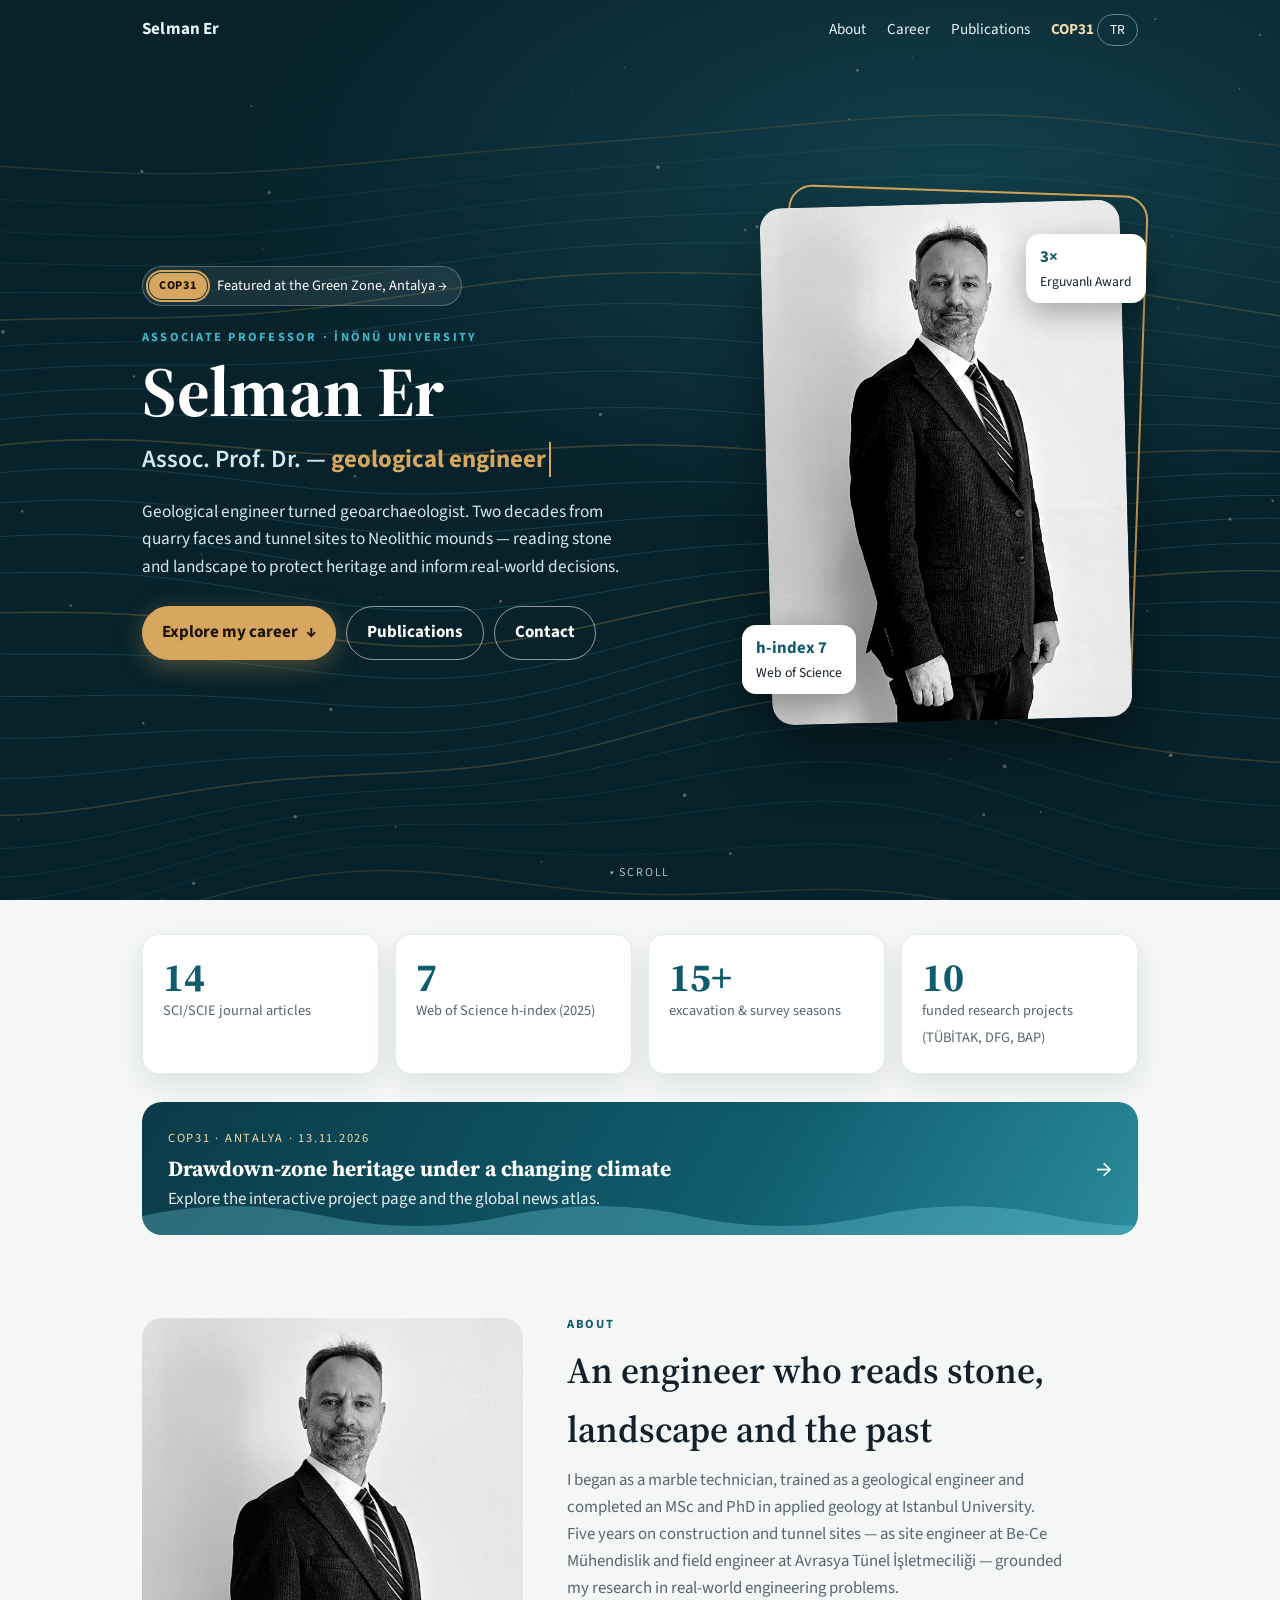
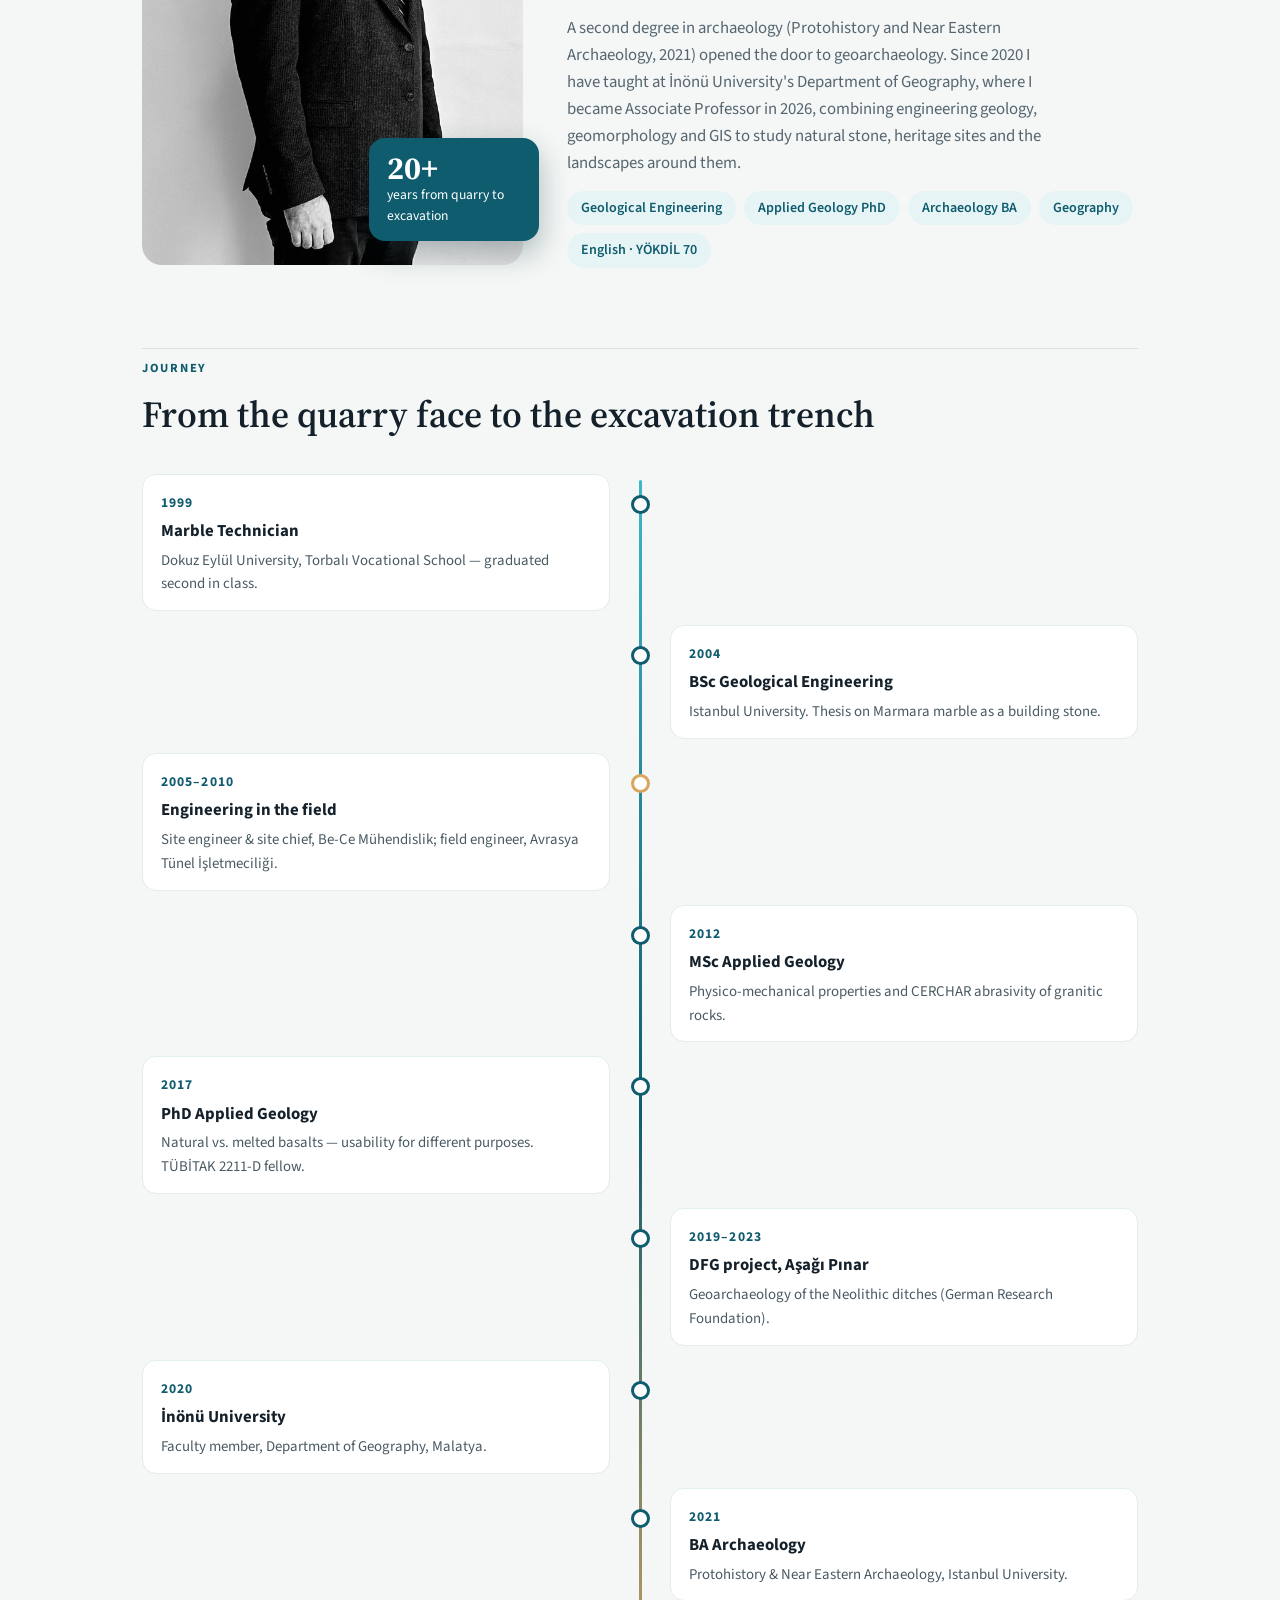
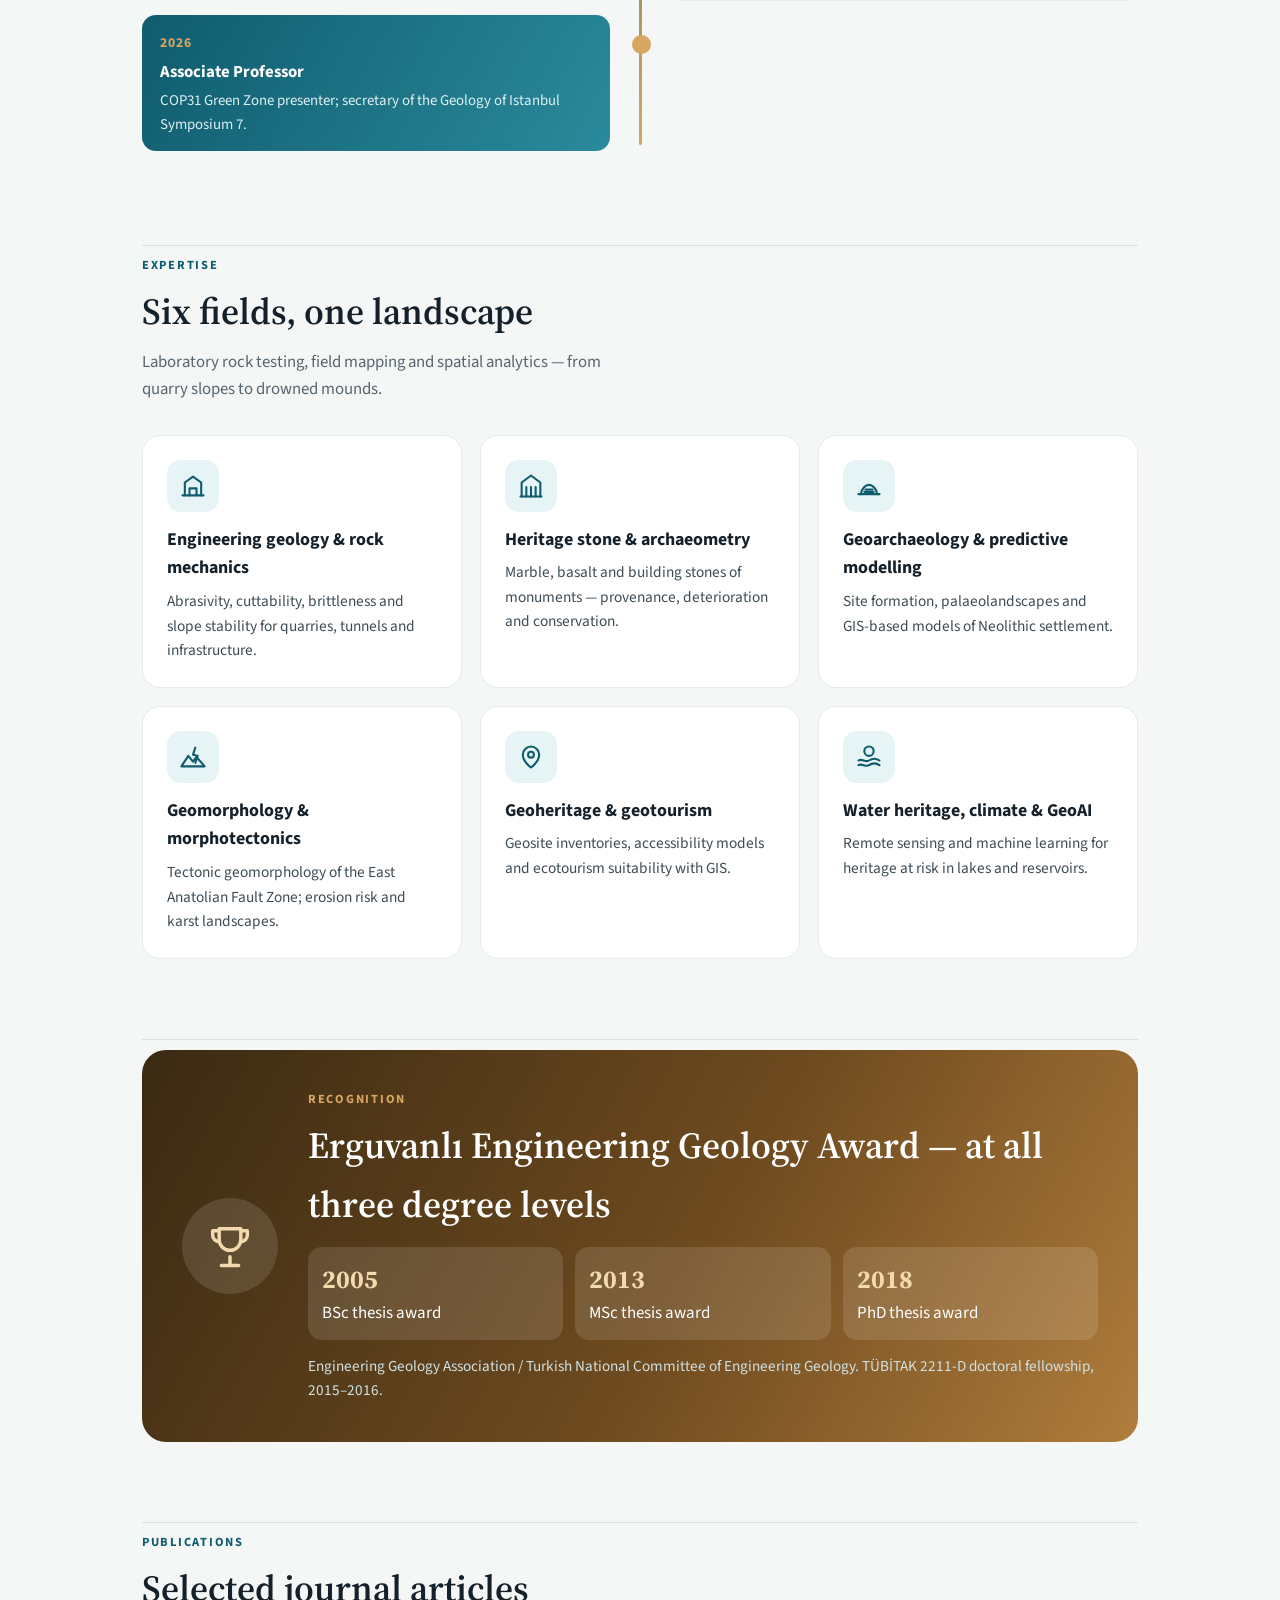
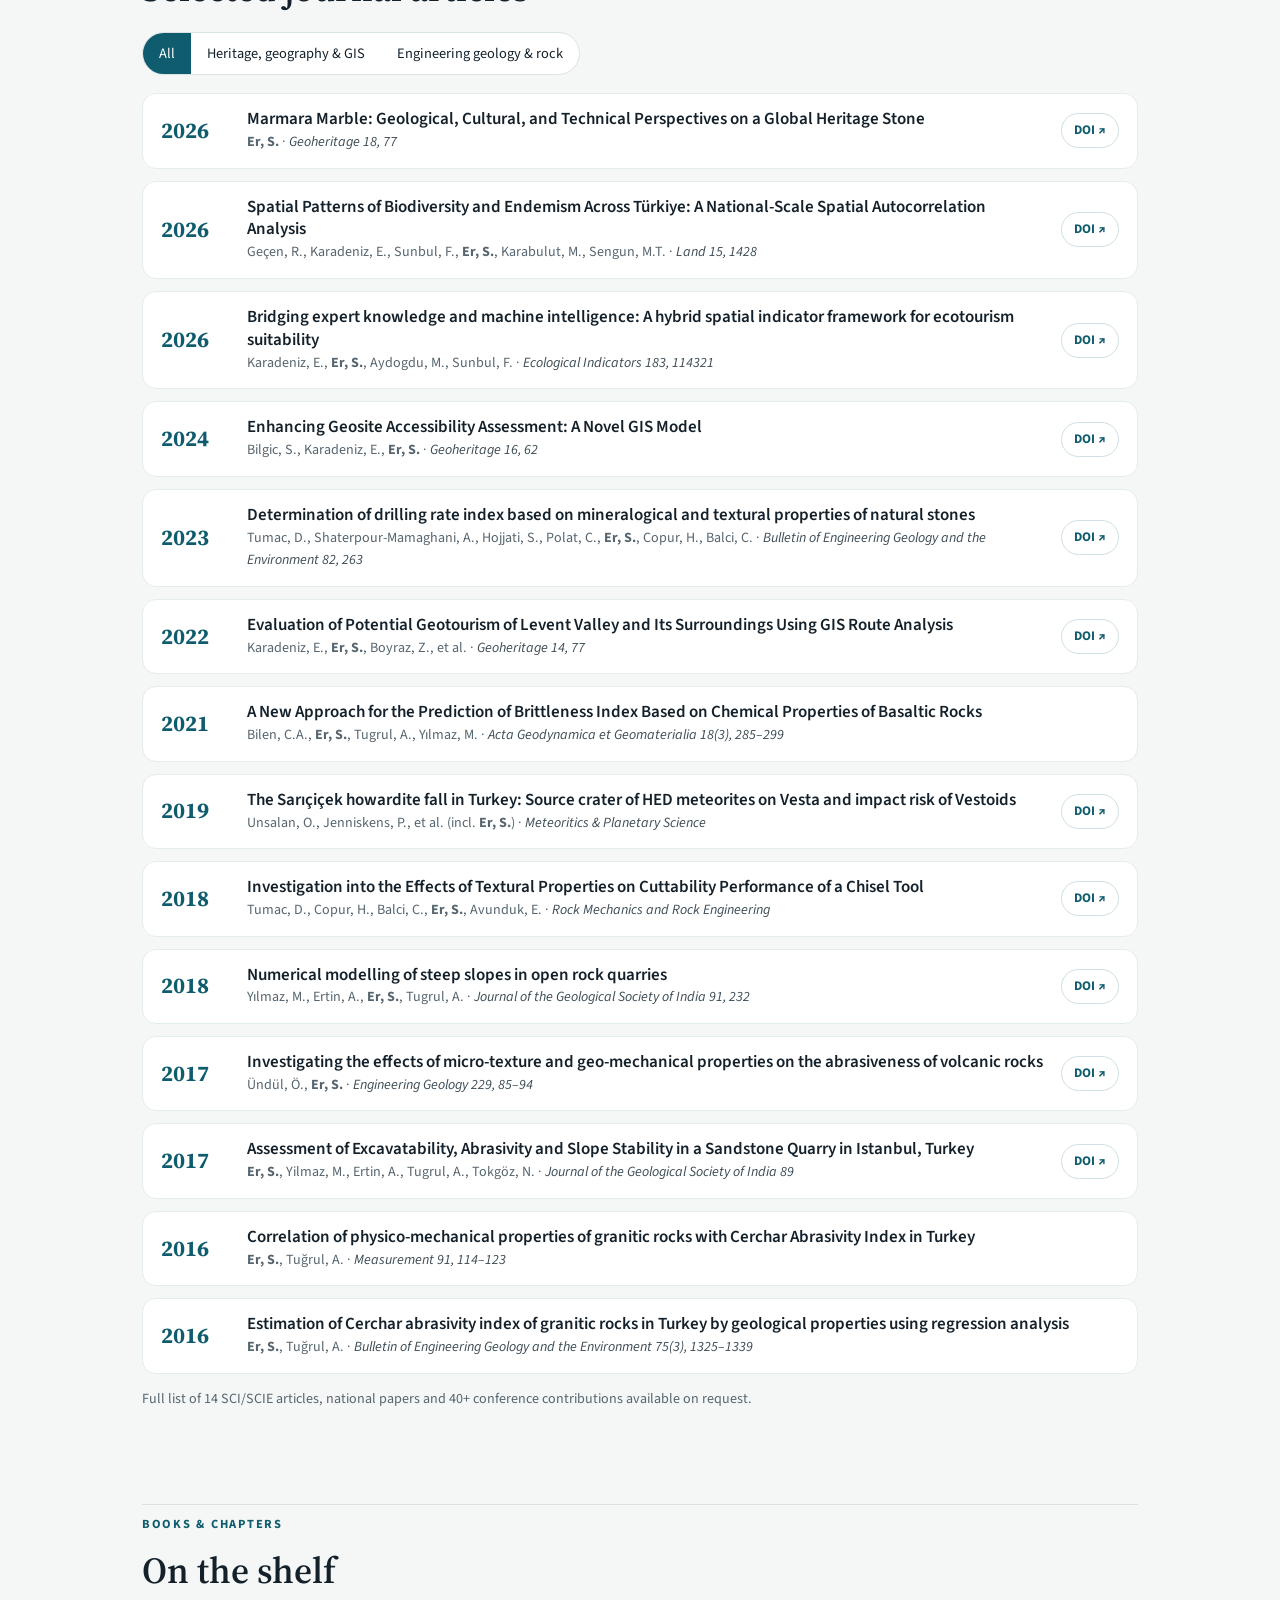
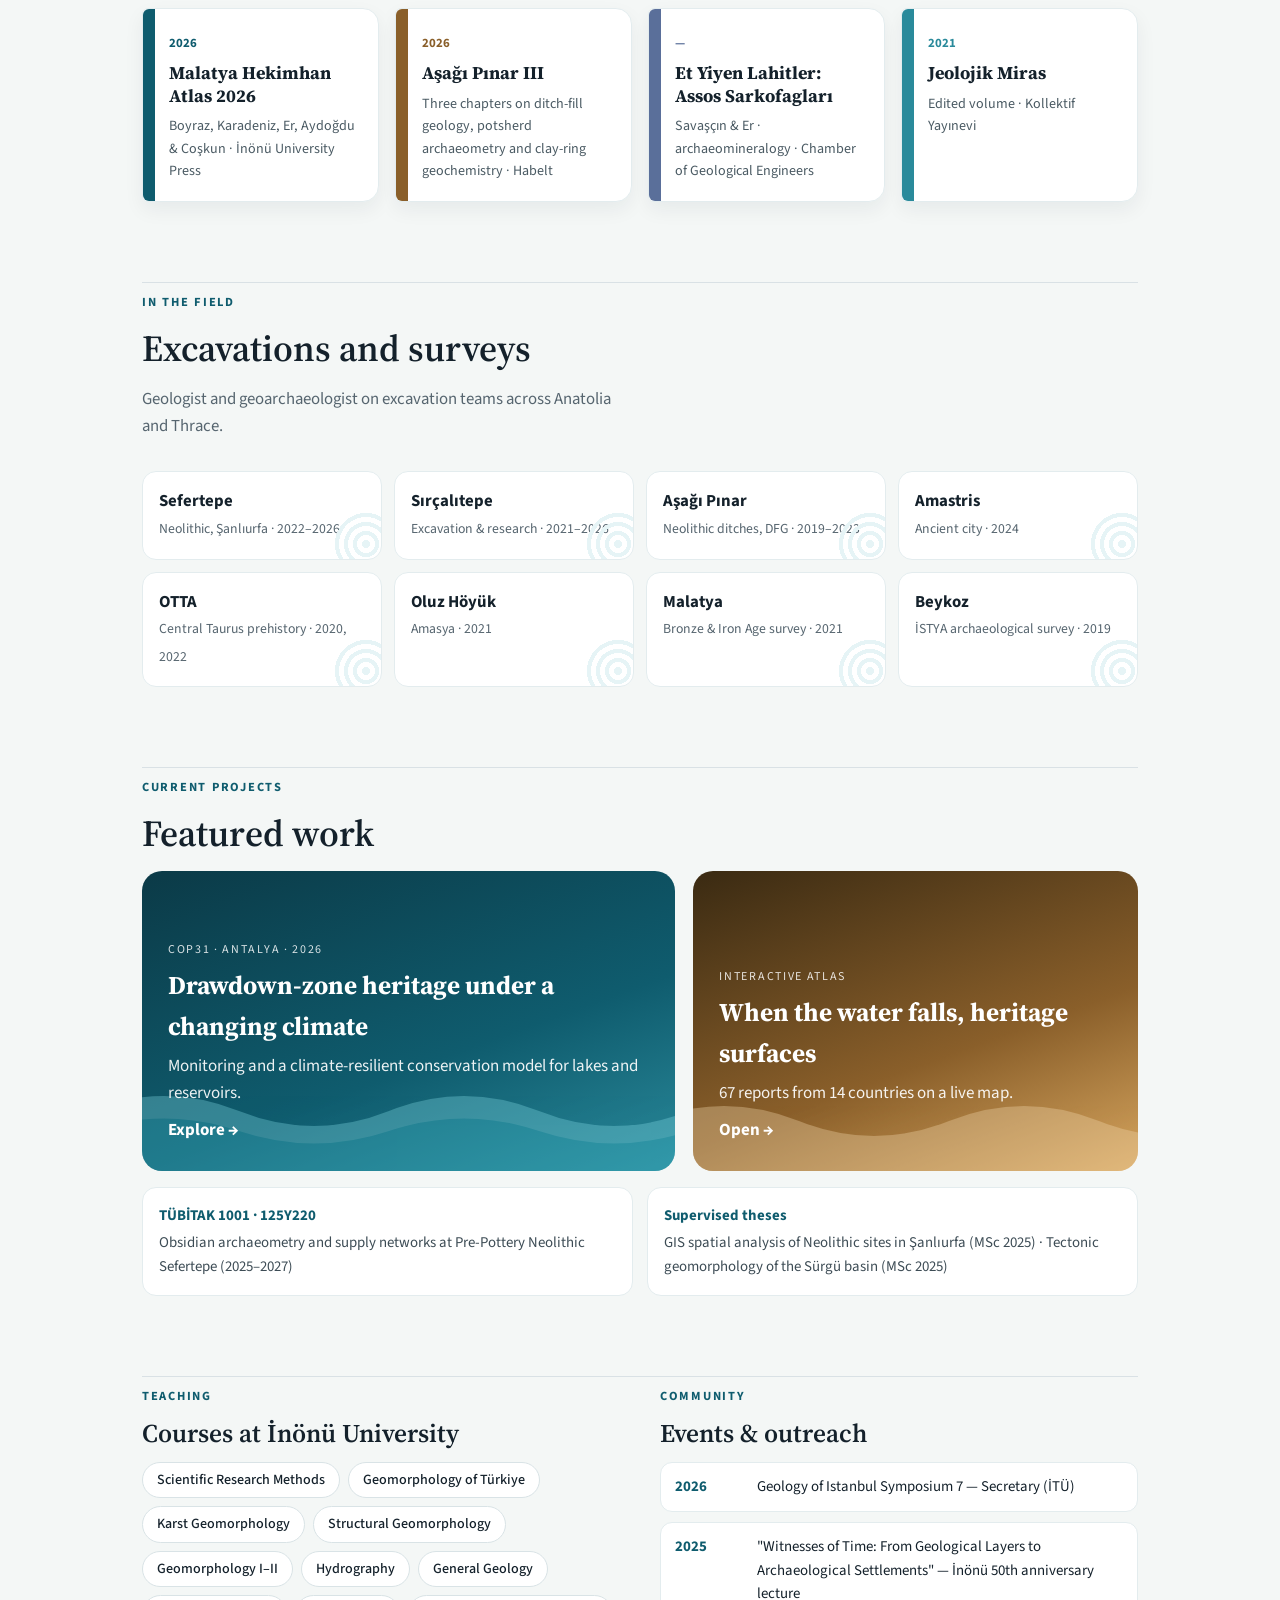
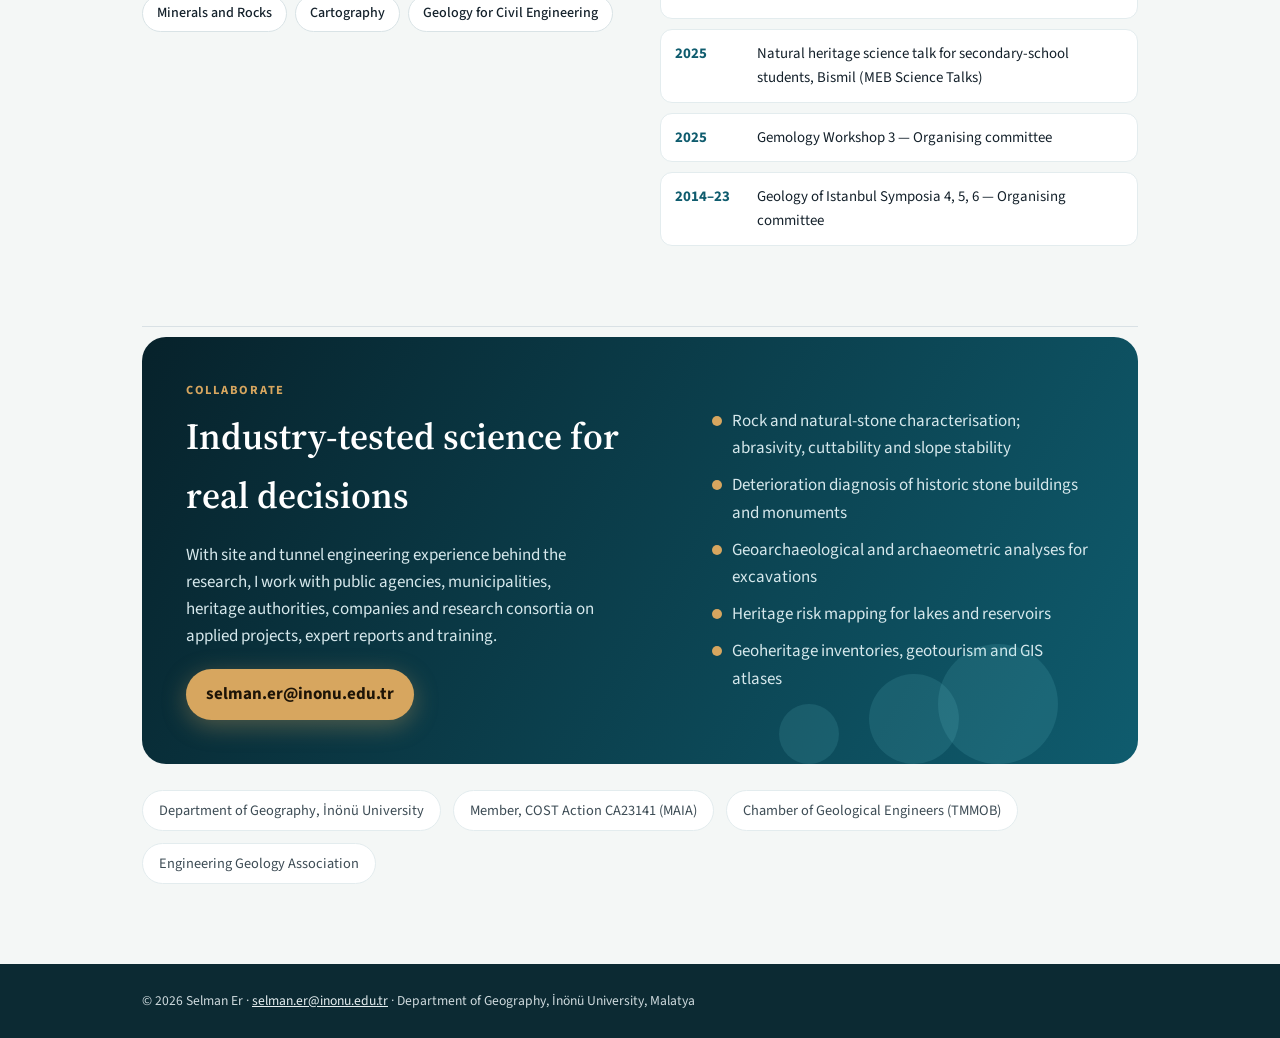
==== commit cd67ce00: "Add files via upload" ====
--- a/index.html
+++ b/index.html
@@ -3,218 +3,247 @@
 <head>
 <meta charset="utf-8">
 <meta name="viewport" content="width=device-width,initial-scale=1">
-<title>Selman Er · Geomorphology, Geoarchaeology & Heritage Risk</title>
-<meta name="description" content="Assoc. Prof. Dr. Selman Er, İnönü University — geomorphology, geoarchaeology, geoheritage, GIS and remote sensing. Heritage risk in lakes and reservoirs under a changing climate.">
-<meta property="og:title" content="Selman Er · Geomorphology & Geoarchaeology">
+<title>Assoc. Prof. Dr. Selman Er · Geological Engineer & Geoarchaeologist</title>
+<meta name="description" content="Assoc. Prof. Dr. Selman Er, Department of Geography, İnönü University — engineering geology, heritage stone, geoarchaeology, geomorphology, geoheritage and GIS.">
+<meta property="og:title" content="Assoc. Prof. Dr. Selman Er">
+<meta property="og:description" content="Engineering geology · Geoarchaeology · Geomorphology · İnönü University">
 <meta property="og:image" content="https://erselman.github.io/assets/selman-er.jpg">
 <link rel="preconnect" href="https://fonts.googleapis.com">
-<link href="https://fonts.googleapis.com/css2?family=Source+Sans+3:wght@400;600;700;800&family=Source+Serif+4:opsz,wght@8..60,600;8..60,700&display=swap" rel="stylesheet">
+<link href="https://fonts.googleapis.com/css2?family=Source+Sans+3:wght@400;500;600;700;800&family=Source+Serif+4:opsz,wght@8..60,600;8..60,700&display=swap" rel="stylesheet">
 <link rel="stylesheet" href="assets/style.css">
-<style>
-:root{--deep:#07222b;--teal:#0f5c6e;--aqua:#3fb6c6;--sand:#d7a65f}
-body{background:#f4f7f6}
-/* header over hero */
-header.site{position:fixed;top:0;left:0;right:0;z-index:20;background:transparent;border:0;transition:background .3s,box-shadow .3s}
-header.site.solid{background:rgba(7,34,43,.92);backdrop-filter:blur(8px);box-shadow:0 2px 20px rgba(0,0,0,.2)}
-header.site .brand,header.site nav a{color:#e9f4f6}
-header.site nav a:hover{color:var(--aqua)}
-header.site .lang{background:transparent;color:#fff;border-color:rgba(255,255,255,.4)}
-/* HERO */
-.hero2{position:relative;min-height:100vh;min-height:100svh;background:var(--deep);color:#fff;overflow:hidden;display:flex;align-items:center}
-#scene{position:absolute;inset:0;width:100%;height:100%;display:block}
-.hero2::after{content:"";position:absolute;inset:0;background:linear-gradient(90deg,rgba(7,34,43,.88) 0%,rgba(7,34,43,.55) 38%,rgba(7,34,43,0) 62%);pointer-events:none}
-.hero2 .wrap{position:relative;z-index:2;width:100%;padding-top:90px;padding-bottom:90px}
-.intro{max-width:560px}
-.portrait{position:relative;width:148px;height:148px;margin-bottom:22px}
-.portrait::before{content:"";position:absolute;inset:-6px;border-radius:50%;background:conic-gradient(from 0deg,var(--aqua),var(--sand),var(--aqua),transparent 70%,var(--aqua));animation:spin 6s linear infinite}
-.portrait::after{content:"";position:absolute;inset:-2px;border-radius:50%;background:var(--deep)}
-.portrait img{position:relative;z-index:1;width:100%;height:100%;object-fit:cover;object-position:50% 22%;border-radius:50%;border:3px solid rgba(255,255,255,.9)}
-.portrait .pulse{position:absolute;inset:-6px;border-radius:50%;border:2px solid var(--aqua);animation:pulse 3s ease-out infinite;z-index:0}
-@keyframes spin{to{transform:rotate(360deg)}}
-@keyframes pulse{0%{transform:scale(1);opacity:.7}100%{transform:scale(1.35);opacity:0}}
-.eyebrow{text-transform:uppercase;letter-spacing:.18em;font-size:.78rem;color:var(--aqua);font-weight:700;margin:0 0 10px}
-.hero2 h1{font-family:"Source Serif 4",Georgia,serif;font-weight:700;font-size:clamp(2.2rem,5.4vw,3.6rem);line-height:1.05;margin:0 0 12px}
-.rot{display:block;font-size:clamp(1.15rem,2.4vw,1.55rem);font-weight:600;color:#cfe9ee;min-height:1.6em;margin-bottom:18px}
-.rot b{color:var(--sand);font-weight:700;border-right:2px solid var(--sand);padding-right:3px;animation:caret 1s steps(1) infinite}
-@keyframes caret{50%{border-color:transparent}}
-.hero2 .lede{font-size:1.06rem;color:#d6e8ec;max-width:52ch;margin:0 0 24px}
-.cta{display:flex;flex-wrap:wrap;gap:10px}
-.btn2{display:inline-flex;align-items:center;gap:8px;padding:12px 20px;border-radius:999px;font-weight:700;text-decoration:none;transition:transform .2s,box-shadow .2s,background .2s}
-.btn2.primary{background:var(--sand);color:#1d1407;box-shadow:0 6px 24px rgba(215,166,95,.35)}
-.btn2.ghost{border:1.5px solid rgba(255,255,255,.55);color:#fff}
-.btn2:hover{transform:translateY(-2px)}
-.btn2.ghost:hover{background:rgba(255,255,255,.1);color:#fff}
-.btn2.primary:hover{color:#1d1407;box-shadow:0 10px 30px rgba(215,166,95,.5)}
-/* gauge */
-.gauge{position:absolute;z-index:3;right:22px;top:84px;background:rgba(7,34,43,.72);backdrop-filter:blur(6px);border:1px solid rgba(255,255,255,.18);border-radius:14px;padding:12px 16px;min-width:210px;font-size:.85rem}
-.gauge .lbl{opacity:.8;text-transform:uppercase;letter-spacing:.1em;font-size:.7rem}
-.gauge .val{font-family:"Source Serif 4",Georgia,serif;font-size:1.9rem;line-height:1.1;font-weight:700}
-.gauge .bar{height:6px;background:rgba(255,255,255,.15);border-radius:4px;overflow:hidden;margin:6px 0}
-.gauge .bar i{display:block;height:100%;background:linear-gradient(90deg,var(--aqua),#7fd8e3);width:50%}
-.gauge .state{font-weight:700}
-.gauge .state.warn{color:var(--sand)}
-.scrollhint{position:absolute;z-index:3;left:50%;bottom:18px;transform:translateX(-50%);color:#cfe9ee;font-size:.75rem;letter-spacing:.15em;text-transform:uppercase;opacity:.8;animation:bob 2s ease-in-out infinite}
-@keyframes bob{50%{transform:translate(-50%,6px)}}
-/* ticker */
-.ticker{background:var(--teal);color:#fff;overflow:hidden;white-space:nowrap;border-top:1px solid rgba(255,255,255,.15)}
-.ticker .row{display:inline-flex;gap:46px;padding:12px 0;animation:tick 140s linear infinite}
-.ticker:hover .row{animation-play-state:paused}
-.ticker a{color:#fff;text-decoration:none;font-size:.92rem}
-.ticker a b{color:var(--sand);margin-right:8px;font-weight:700}
-@keyframes tick{to{transform:translateX(-50%)}}
-/* stats */
-.stats2{display:grid;grid-template-columns:repeat(4,1fr);gap:16px;margin-top:34px;position:relative;z-index:4}
-.stat2{background:#fff;border-radius:16px;padding:22px 20px;box-shadow:0 10px 30px rgba(7,34,43,.1);border:1px solid #e3ecee}
-.stat2 b{display:block;font-family:"Source Serif 4",Georgia,serif;font-size:2.5rem;line-height:1;color:var(--teal)}
-.stat2 span{font-size:.9rem;color:var(--muted)}
-/* sections */
-.sec{padding:80px 0}
-.sec h2{font-size:clamp(1.6rem,3.2vw,2.3rem);margin-bottom:8px}
-.sec .kick{color:var(--teal);font-weight:700;text-transform:uppercase;letter-spacing:.14em;font-size:.78rem;margin:0 0 6px}
-.sec .sub2{color:var(--muted);max-width:62ch;margin:0 0 32px;font-size:1.05rem}
-.cards3{display:grid;grid-template-columns:repeat(3,1fr);gap:18px}
-.xcard{position:relative;background:#fff;border:1px solid #e3ecee;border-radius:18px;padding:24px;overflow:hidden;transition:transform .3s,box-shadow .3s}
-.xcard:hover{transform:translateY(-6px);box-shadow:0 18px 40px rgba(7,34,43,.12)}
-.xcard::after{content:"";position:absolute;left:0;right:0;bottom:0;height:0;background:linear-gradient(180deg,rgba(63,182,198,0),rgba(63,182,198,.12));transition:height .5s}
-.xcard:hover::after{height:100%}
-.xcard .ic{width:52px;height:52px;border-radius:14px;background:#e6f4f6;display:grid;place-items:center;margin-bottom:14px}
-.xcard .ic svg{width:28px;height:28px;stroke:var(--teal);fill:none;stroke-width:1.8;stroke-linecap:round;stroke-linejoin:round}
-.xcard h3{font-size:1.12rem;margin:0 0 6px}
-.xcard p{margin:0;color:#3d4c55;font-size:.96rem}
-/* projects */
-.proj{display:grid;grid-template-columns:1.2fr 1fr;gap:18px}
-.pcard{position:relative;border-radius:20px;overflow:hidden;min-height:300px;color:#fff;text-decoration:none;display:flex;flex-direction:column;justify-content:flex-end;padding:26px;transition:transform .3s}
-.pcard:hover{transform:scale(1.015);color:#fff}
-.pcard.a{background:linear-gradient(160deg,#0b3a47,#0f5c6e 60%,#2a8a9b)}
-.pcard.b{background:linear-gradient(160deg,#3a2a12,#8a5f2a 60%,#d7a65f)}
-.pcard .waves{position:absolute;left:-10%;right:-10%;bottom:0;height:120px;opacity:.35}
-.pcard .waves path{animation:drift 9s ease-in-out infinite alternate}
-@keyframes drift{to{transform:translateX(-60px)}}
-.pcard .tag2{font-size:.75rem;letter-spacing:.14em;text-transform:uppercase;opacity:.85;position:relative}
-.pcard h3{font-family:"Source Serif 4",Georgia,serif;font-size:1.6rem;margin:6px 0;position:relative}
-.pcard p{position:relative;margin:0 0 10px;opacity:.92}
-.pcard .go{position:relative;font-weight:700}
-/* collab band */
-.band{background:linear-gradient(120deg,var(--deep),#0f5c6e);color:#fff;border-radius:24px;padding:44px;display:grid;grid-template-columns:1.3fr 1fr;gap:30px;align-items:center;position:relative;overflow:hidden}
-.band h2{color:#fff}
-.band ul{list-style:none;margin:0;padding:0;display:grid;gap:10px}
-.band li{display:flex;gap:10px;align-items:flex-start;color:#d6e8ec}
-.band li::before{content:"";flex:0 0 10px;height:10px;border-radius:50%;background:var(--sand);margin-top:8px}
-.band .bubble{position:absolute;border-radius:50%;background:rgba(127,216,227,.12);animation:rise 12s linear infinite}
-@keyframes rise{from{transform:translateY(120%)}to{transform:translateY(-140%)}}
-.aff{display:flex;flex-wrap:wrap;gap:12px;margin-top:26px}
-.aff > span{background:#fff;border:1px solid #e3ecee;border-radius:999px;padding:8px 16px;font-size:.9rem;color:#3d4c55}
-/* reveal */
-.rv{opacity:0;transform:translateY(26px);transition:opacity .8s ease,transform .8s ease}
-.rv.in{opacity:1;transform:none}
-footer a{color:#e6eef0}
-@media (max-width:900px){
-  .cards3{grid-template-columns:1fr 1fr}.proj,.band{grid-template-columns:1fr}
-  .stats2{grid-template-columns:1fr 1fr}
-  .hero2::after{background:linear-gradient(180deg,rgba(7,34,43,.85) 0%,rgba(7,34,43,.55) 55%,rgba(7,34,43,.2) 100%)}
-}
-@media (max-width:600px){
-  .cards3{grid-template-columns:1fr}.gauge{left:16px;right:16px;top:auto;bottom:16px;min-width:0}.scrollhint{display:none}
-  header.site nav a.hide-s{display:none}.band{padding:28px}.portrait{width:120px;height:120px}
-  .hero2 .wrap{padding-bottom:150px}
-}
-@media (prefers-reduced-motion:reduce){*{animation:none!important;transition:none!important}.rv{opacity:1;transform:none}}
-</style>
+<link rel="stylesheet" href="assets/site.css">
 </head>
 <body data-lang="en">
 <header class="site" id="hdr"><div class="wrap">
   <a class="brand" href="./">Selman Er</a>
   <nav>
-    <a class="hide-s" href="#expertise"><span class="en">Expertise</span><span class="tr">Uzmanlık</span></a>
-    <a href="#projects"><span class="en">Projects</span><span class="tr">Projeler</span></a>
-    <a class="hide-s" href="#collaborate"><span class="en">Collaborate</span><span class="tr">İş birliği</span></a>
+    <a class="hide-s" href="#about"><span class="en">About</span><span class="tr">Hakkımda</span></a>
+    <a class="hide-s" href="#journey"><span class="en">Career</span><span class="tr">Kariyer</span></a>
+    <a class="hide-s" href="#publications"><span class="en">Publications</span><span class="tr">Yayınlar</span></a>
+    <a href="cop31/" style="color:#f3d9ae;font-weight:700">COP31</a>
     <button class="lang" id="langBtn" type="button" aria-label="Switch language">TR</button>
   </nav>
 </div></header>
 
-<section class="hero2" id="top">
-  <canvas id="scene" aria-hidden="true"></canvas>
+<section class="hero-cv" id="top">
+  <canvas id="strata" aria-hidden="true"></canvas>
   <div class="wrap">
-    <div class="intro">
-      <div class="portrait"><span class="pulse"></span><img src="assets/selman-er.jpg" alt="Assoc. Prof. Dr. Selman Er"></div>
-      <p class="eyebrow"><span class="en">Geomorphology · Geoarchaeology · GIS</span><span class="tr">Jeomorfoloji · Jeoarkeoloji · CBS</span></p>
-      <h1>Selman Er</h1>
-      <span class="rot"><span class="en">Assoc. Prof. Dr. — </span><span class="tr">Doç. Dr. — </span><b id="rotWord">&nbsp;</b></span>
-      <p class="lede"><span class="en">When lakes and reservoirs fall, buried history surfaces — and becomes vulnerable. I map, model and monitor the landscapes where water, tectonics and cultural heritage meet.</span><span class="tr">Göller ve barajlar çekildiğinde gömülü tarih yüzeye çıkar — ve savunmasız kalır. Su, tektonik ve kültürel mirasın buluştuğu peyzajları haritalıyor, modelliyor ve izliyorum.</span></p>
-      <div class="cta">
-        <a class="btn2 primary" href="cop31/"><span class="en">COP31 project</span><span class="tr">COP31 projesi</span> →</a>
-        <a class="btn2 ghost" href="cop31/news/"><span class="en">News atlas</span><span class="tr">Haber atlası</span></a>
-        <a class="btn2 ghost" href="#collaborate"><span class="en">Work with me</span><span class="tr">Birlikte çalışalım</span></a>
-      </div>
-    </div>
-  </div>
-  <div class="gauge" aria-live="off">
-    <div class="lbl"><span class="en">Simulated reservoir level</span><span class="tr">Temsili baraj doluluğu</span></div>
-    <div class="val" id="gVal">—</div>
-    <div class="bar"><i id="gBar"></i></div>
-    <div class="state" id="gState">—</div>
+    <div class="hero-grid">
+      <div>
+        <a class="cop-pill" href="cop31/"><span class="nw">COP31</span><span class="en">Featured at the Green Zone, Antalya →</span><span class="tr">Yeşil Bölge'de sunuluyor, Antalya →</span></a>
+        <p class="eyebrow"><span class="en">Associate Professor · İnönü University</span><span class="tr">Doçent · İnönü Üniversitesi</span></p>
+        <h1>Selman Er</h1>
+        <span class="rot"><span class="en">Assoc. Prof. Dr. — </span><span class="tr">Doç. Dr. — </span><b id="rotWord">&nbsp;</b></span>
+        <p class="lede"><span class="en">Geological engineer turned geoarchaeologist. Two decades from quarry faces and tunnel sites to Neolithic mounds — reading stone and landscape to protect heritage and inform real-world decisions.</span><span class="tr">Jeoarkeolojiye uzanan bir jeoloji mühendisi. Ocak aynalarından ve tünel şantiyelerinden Neolitik höyüklere yirmi yıl — mirası korumak ve gerçek kararlara yön vermek için taşı ve peyzajı okuyorum.</span></p>
+        <div class="cta">
+          <a class="btn2 primary" href="#about"><span class="en">Explore my career</span><span class="tr">Kariyerimi keşfedin</span> ↓</a>
+          <a class="btn2 ghost" href="#publications"><span class="en">Publications</span><span class="tr">Yayınlar</span></a>
+          <a class="btn2 ghost" href="mailto:selman.er@inonu.edu.tr"><span class="en">Contact</span><span class="tr">İletişim</span></a>
+        </div>
+      </div>
+      <div class="ph">
+        <div class="frame"><img src="assets/selman-er-full.jpg" alt="Assoc. Prof. Dr. Selman Er"></div>
+        <div class="tagc"><b>h-index 7</b>Web of Science</div>
+        <div class="tagc tagc2"><b>3×</b><span class="en">Erguvanlı Award</span><span class="tr">Erguvanlı Ödülü</span></div>
+      </div>
+    </div>
   </div>
   <div class="scrollhint">▾ <span class="en">scroll</span><span class="tr">kaydır</span></div>
 </section>
 
-<div class="ticker" aria-label="Latest reports"><div class="row" id="tickRow"></div></div>
-
 <main class="wrap">
   <div class="stats2">
-    <div class="stat2 rv"><b data-count="67">0</b><span class="en">news reports in the heritage atlas</span><span class="tr">haber, miras atlasında</span></div>
-    <div class="stat2 rv"><b data-count="14">0</b><span class="en">countries covered</span><span class="tr">ülke</span></div>
-    <div class="stat2 rv"><b data-count="4">0</b><span class="en">pilot lake & reservoir landscapes</span><span class="tr">pilot göl ve baraj alanı</span></div>
-    <div class="stat2 rv"><b data-count="7">0</b><span class="en">drawdown-zone processes modelled</span><span class="tr">salınım kuşağı süreci</span></div>
+    <div class="stat2 rv"><b data-count="14">0</b><span class="en">SCI/SCIE journal articles</span><span class="tr">SCI/SCIE makale</span></div>
+    <div class="stat2 rv"><b data-count="7">0</b><span class="en">Web of Science h-index (2025)</span><span class="tr">Web of Science h-indeksi (2025)</span></div>
+    <div class="stat2 rv"><b data-count="15" data-plus="1">0</b><span class="en">excavation & survey seasons</span><span class="tr">kazı ve yüzey araştırması sezonu</span></div>
+    <div class="stat2 rv"><b data-count="10">0</b><span class="en">funded research projects (TÜBİTAK, DFG, BAP)</span><span class="tr">destekli araştırma projesi (TÜBİTAK, DFG, BAP)</span></div>
   </div>
 
-  <section class="sec" id="expertise">
+  <a class="copband rv" href="cop31/">
+    <svg viewBox="0 0 600 50" preserveAspectRatio="none"><path d="M0 25 Q50 5 100 25 T200 25 T300 25 T400 25 T500 25 T600 25 T700 25 V50 H0Z" fill="#7fd8e3"/></svg>
+    <div><span style="font-size:.78rem;letter-spacing:.14em;text-transform:uppercase;color:#f3d9ae">COP31 · Antalya · 13.11.2026</span>
+      <b><span class="en">Drawdown-zone heritage under a changing climate</span><span class="tr">Değişen iklimde salınım kuşağı mirası</span></b>
+      <span style="opacity:.9"><span class="en">Explore the interactive project page and the global news atlas.</span><span class="tr">Etkileşimli proje sayfasını ve küresel haber atlasını keşfedin.</span></span></div>
+    <span class="arrow">→</span>
+  </a>
+
+  <!-- ABOUT -->
+  <section class="sec" id="about">
+    <div class="about">
+      <div class="aphoto rv"><img src="assets/selman-er-full.jpg" alt="Selman Er" loading="lazy"><span class="badge"><b>20+</b><span class="en">years from quarry to excavation</span><span class="tr">yıl, ocaktan kazıya</span></span></div>
+      <div class="rv">
+        <p class="kick"><span class="en">About</span><span class="tr">Hakkımda</span></p>
+        <h2><span class="en">An engineer who reads stone, landscape and the past</span><span class="tr">Taşı, peyzajı ve geçmişi okuyan bir mühendis</span></h2>
+        <p class="sub2" style="margin-bottom:14px"><span class="en">I began as a marble technician, trained as a geological engineer and completed an MSc and PhD in applied geology at Istanbul University. Five years on construction and tunnel sites — as site engineer at Be-Ce Mühendislik and field engineer at Avrasya Tünel İşletmeciliği — grounded my research in real-world engineering problems.</span><span class="tr">Mermer teknikeri olarak başladım; İstanbul Üniversitesi'nde jeoloji mühendisliği lisansı, uygulamalı jeoloji yüksek lisansı ve doktorasını tamamladım. Be-Ce Mühendislik'te şantiye mühendisi ve şefi, Avrasya Tünel İşletmeciliği'nde saha mühendisi olarak geçen beş yıl, araştırmalarımı gerçek mühendislik problemlerine dayandırdı.</span></p>
+        <p class="sub2" style="margin-bottom:14px"><span class="en">A second degree in archaeology (Protohistory and Near Eastern Archaeology, 2021) opened the door to geoarchaeology. Since 2020 I have taught at İnönü University's Department of Geography, where I became Associate Professor in 2026, combining engineering geology, geomorphology and GIS to study natural stone, heritage sites and the landscapes around them.</span><span class="tr">Arkeoloji alanındaki ikinci lisansım (Protohistorya ve Önasya Arkeolojisi, 2021) jeoarkeolojiye kapı açtı. 2020'den bu yana İnönü Üniversitesi Coğrafya Bölümü'nde görev yapıyorum; 2026'da doçent oldum. Mühendislik jeolojisi, jeomorfoloji ve CBS'yi birleştirerek doğal taşı, miras alanlarını ve onları çevreleyen peyzajları çalışıyorum.</span></p>
+        <div class="chips2"><span>Geological Engineering</span><span>Applied Geology PhD</span><span>Archaeology BA</span><span>Geography</span><span>English · YÖKDİL 70</span></div>
+      </div>
+    </div>
+  </section>
+
+  <!-- TIMELINE -->
+  <section class="sec" id="journey" style="padding-top:10px">
+    <p class="kick rv"><span class="en">Journey</span><span class="tr">Yolculuk</span></p>
+    <h2 class="rv"><span class="en">From the quarry face to the excavation trench</span><span class="tr">Ocak aynasından kazı açmasına</span></h2>
+    <div class="tl">
+      <div class="tli rv"><b>1999</b><h4><span class="en">Marble Technician</span><span class="tr">Mermer Teknikeri</span></h4><p><span class="en">Dokuz Eylül University, Torbalı Vocational School — graduated second in class.</span><span class="tr">Dokuz Eylül Üniversitesi, Torbalı MYO — yüksekokul ikincisi.</span></p></div>
+      <div class="tli rv"><b>2004</b><h4><span class="en">BSc Geological Engineering</span><span class="tr">Jeoloji Mühendisliği Lisans</span></h4><p><span class="en">Istanbul University. Thesis on Marmara marble as a building stone.</span><span class="tr">İstanbul Üniversitesi. Tez: Marmara mermerinin yapı malzemesi olarak değerlendirilmesi.</span></p></div>
+      <div class="tli rv ind"><b>2005–2010</b><h4><span class="en">Engineering in the field</span><span class="tr">Sahada mühendislik</span></h4><p><span class="en">Site engineer & site chief, Be-Ce Mühendislik; field engineer, Avrasya Tünel İşletmeciliği.</span><span class="tr">Be-Ce Mühendislik'te şantiye mühendisi ve şefi; Avrasya Tünel İşletmeciliği'nde saha mühendisi.</span></p></div>
+      <div class="tli rv"><b>2012</b><h4><span class="en">MSc Applied Geology</span><span class="tr">Uygulamalı Jeoloji Yüksek Lisans</span></h4><p><span class="en">Physico-mechanical properties and CERCHAR abrasivity of granitic rocks.</span><span class="tr">Granitik kayaçların fiziko-mekanik özellikleri ve CERCHAR aşınma indeksi.</span></p></div>
+      <div class="tli rv"><b>2017</b><h4><span class="en">PhD Applied Geology</span><span class="tr">Uygulamalı Jeoloji Doktora</span></h4><p><span class="en">Natural vs. melted basalts — usability for different purposes. TÜBİTAK 2211-D fellow.</span><span class="tr">Doğal ve ergitilmiş bazaltların farklı amaçlarla kullanılabilirliği. TÜBİTAK 2211-D bursiyeri.</span></p></div>
+      <div class="tli rv"><b>2019–2023</b><h4><span class="en">DFG project, Aşağı Pınar</span><span class="tr">DFG projesi, Aşağı Pınar</span></h4><p><span class="en">Geoarchaeology of the Neolithic ditches (German Research Foundation).</span><span class="tr">Neolitik hendeklerin jeoarkeolojisi (Alman Araştırma Kurumu).</span></p></div>
+      <div class="tli rv"><b>2020</b><h4><span class="en">İnönü University</span><span class="tr">İnönü Üniversitesi</span></h4><p><span class="en">Faculty member, Department of Geography, Malatya.</span><span class="tr">Coğrafya Bölümü öğretim üyesi, Malatya.</span></p></div>
+      <div class="tli rv"><b>2021</b><h4><span class="en">BA Archaeology</span><span class="tr">Arkeoloji Lisans</span></h4><p><span class="en">Protohistory & Near Eastern Archaeology, Istanbul University.</span><span class="tr">Protohistorya ve Önasya Arkeolojisi, İstanbul Üniversitesi.</span></p></div>
+      <div class="tli rv hl"><b>2026</b><h4><span class="en">Associate Professor</span><span class="tr">Doçent</span></h4><p><span class="en">COP31 Green Zone presenter; secretary of the Geology of Istanbul Symposium 7.</span><span class="tr">COP31 Yeşil Bölge sunumu; İstanbul'un Jeolojisi Sempozyumu-7 sekreteri.</span></p></div>
+    </div>
+  </section>
+
+  <!-- EXPERTISE -->
+  <section class="sec" id="expertise" style="padding-top:10px">
     <p class="kick rv"><span class="en">Expertise</span><span class="tr">Uzmanlık</span></p>
-    <h2 class="rv"><span class="en">Reading landscapes, protecting heritage</span><span class="tr">Peyzajı okumak, mirası korumak</span></h2>
-    <p class="sub2 rv"><span class="en">Field-based earth science combined with spatial analytics — from fault scarps to drowned mounds.</span><span class="tr">Arazi temelli yer bilimi ve mekânsal analitik — fay sarplıklarından batık höyüklere.</span></p>
+    <h2 class="rv"><span class="en">Six fields, one landscape</span><span class="tr">Altı alan, tek peyzaj</span></h2>
+    <p class="sub2 rv"><span class="en">Laboratory rock testing, field mapping and spatial analytics — from quarry slopes to drowned mounds.</span><span class="tr">Laboratuvar kaya deneyleri, arazi haritalaması ve mekânsal analitik — ocak şevlerinden batık höyüklere.</span></p>
     <div class="cards3">
+      <div class="xcard rv"><div class="ic"><svg viewBox="0 0 24 24"><path d="M3 20h18"/><path d="M5 20V9l7-5 7 5v11"/><path d="M9 20v-6h6v6"/></svg></div>
+        <h3><span class="en">Engineering geology & rock mechanics</span><span class="tr">Mühendislik jeolojisi ve kaya mekaniği</span></h3>
+        <p><span class="en">Abrasivity, cuttability, brittleness and slope stability for quarries, tunnels and infrastructure.</span><span class="tr">Ocak, tünel ve altyapı için aşındırıcılık, kesilebilirlik, kırılganlık ve şev duraylılığı.</span></p></div>
+      <div class="xcard rv"><div class="ic"><svg viewBox="0 0 24 24"><path d="M4 21V9l8-6 8 6v12"/><path d="M8 21v-8M12 21v-8M16 21v-8"/><path d="M3 21h18"/></svg></div>
+        <h3><span class="en">Heritage stone & archaeometry</span><span class="tr">Miras taşı ve arkeometri</span></h3>
+        <p><span class="en">Marble, basalt and building stones of monuments — provenance, deterioration and conservation.</span><span class="tr">Anıtların mermer, bazalt ve yapı taşları — köken, bozunma ve koruma.</span></p></div>
+      <div class="xcard rv"><div class="ic"><svg viewBox="0 0 24 24"><path d="M3 19h18"/><path d="M5 19c1-5 4-8 7-8s6 3 7 8"/><path d="M9 15h6M8 17h8"/></svg></div>
+        <h3><span class="en">Geoarchaeology & predictive modelling</span><span class="tr">Jeoarkeoloji ve tahmin modellemesi</span></h3>
+        <p><span class="en">Site formation, palaeolandscapes and GIS-based models of Neolithic settlement.</span><span class="tr">Alan oluşumu, paleopeyzaj ve Neolitik yerleşimin CBS tabanlı modelleri.</span></p></div>
       <div class="xcard rv"><div class="ic"><svg viewBox="0 0 24 24"><path d="M2 20l6-9 4 5 3-4 7 8z"/><path d="M14 4l-2 6 4 1-2 6"/></svg></div>
         <h3><span class="en">Geomorphology & morphotectonics</span><span class="tr">Jeomorfoloji ve morfotektonik</span></h3>
-        <p><span class="en">Active-fault landscapes of the East Anatolian Fault Zone and their geomorphic signatures.</span><span class="tr">Doğu Anadolu Fay Zonu'nda aktif fay peyzajları ve jeomorfolojik izleri.</span></p></div>
-      <div class="xcard rv"><div class="ic"><svg viewBox="0 0 24 24"><path d="M3 19h18"/><path d="M5 19c1-5 4-8 7-8s6 3 7 8"/><path d="M9 15h6M8 17h8"/></svg></div>
-        <h3><span class="en">Geoarchaeology & predictive modelling</span><span class="tr">Jeoarkeoloji ve tahmin modellemesi</span></h3>
-        <p><span class="en">Palaeogeography of settlement and archaeological predictive models for survey planning.</span><span class="tr">Yerleşimin paleocoğrafyası ve yüzey araştırması planlaması için tahmin modelleri.</span></p></div>
-      <div class="xcard rv"><div class="ic"><svg viewBox="0 0 24 24"><path d="M3 15c3-2 6 2 9 0s6-2 9 0"/><path d="M3 19c3-2 6 2 9 0s6-2 9 0"/><path d="M8 11V5h8v6"/><path d="M12 5V3"/></svg></div>
-        <h3><span class="en">Water heritage & climate risk</span><span class="tr">Su mirası ve iklim riski</span></h3>
-        <p><span class="en">Exposure and vulnerability of lake- and reservoir-shore heritage under drought.</span><span class="tr">Kuraklık altında göl ve baraj kıyısı mirasının maruziyeti ve hassasiyeti.</span></p></div>
-      <div class="xcard rv"><div class="ic"><svg viewBox="0 0 24 24"><circle cx="12" cy="12" r="9"/><path d="M3 12h18M12 3c3 3 3 15 0 18M12 3c-3 3-3 15 0 18"/></svg></div>
-        <h3><span class="en">GIS, remote sensing & GeoAI</span><span class="tr">CBS, uzaktan algılama ve GeoAI</span></h3>
-        <p><span class="en">Satellite time series, UAV photogrammetry and machine-learning workflows.</span><span class="tr">Uydu zaman serileri, İHA fotogrametrisi ve makine öğrenmesi iş akışları.</span></p></div>
-      <div class="xcard rv"><div class="ic"><svg viewBox="0 0 24 24"><path d="M12 3l9 16H3z"/><path d="M12 10v4M12 17v.5"/></svg></div>
-        <h3><span class="en">Natural hazards & mass movements</span><span class="tr">Doğal tehlikeler ve kütle hareketleri</span></h3>
-        <p><span class="en">Landslide and slope-failure assessment for disaster-risk planning.</span><span class="tr">Afet risk planlaması için heyelan ve şev duraysızlığı değerlendirmesi.</span></p></div>
+        <p><span class="en">Tectonic geomorphology of the East Anatolian Fault Zone; erosion risk and karst landscapes.</span><span class="tr">Doğu Anadolu Fay Zonu'nun tektonik jeomorfolojisi; erozyon riski ve karst peyzajları.</span></p></div>
       <div class="xcard rv"><div class="ic"><svg viewBox="0 0 24 24"><path d="M12 21s-7-5-7-11a7 7 0 0114 0c0 6-7 11-7 11z"/><circle cx="12" cy="10" r="2.5"/></svg></div>
         <h3><span class="en">Geoheritage & geotourism</span><span class="tr">Jeomiras ve jeoturizm</span></h3>
-        <p><span class="en">Inventory, assessment and geocultural interpretation of geosites.</span><span class="tr">Jeositlerin envanteri, değerlendirmesi ve jeokültürel yorumu.</span></p></div>
-    </div>
-  </section>
-
-  <section class="sec" id="projects" style="padding-top:20px">
-    <p class="kick rv"><span class="en">Projects</span><span class="tr">Projeler</span></p>
+        <p><span class="en">Geosite inventories, accessibility models and ecotourism suitability with GIS.</span><span class="tr">Jeosit envanteri, erişilebilirlik modelleri ve CBS ile ekoturizm uygunluğu.</span></p></div>
+      <div class="xcard rv"><div class="ic"><svg viewBox="0 0 24 24"><path d="M3 15c3-2 6 2 9 0s6-2 9 0"/><path d="M3 19c3-2 6 2 9 0s6-2 9 0"/><circle cx="12" cy="7" r="4"/></svg></div>
+        <h3><span class="en">Water heritage, climate & GeoAI</span><span class="tr">Su mirası, iklim ve GeoAI</span></h3>
+        <p><span class="en">Remote sensing and machine learning for heritage at risk in lakes and reservoirs.</span><span class="tr">Göl ve barajlarda risk altındaki miras için uzaktan algılama ve makine öğrenmesi.</span></p></div>
+    </div>
+  </section>
+
+  <!-- AWARDS -->
+  <section class="sec" id="awards" style="padding-top:10px">
+    <div class="awards rv">
+      <div class="trophy"><svg viewBox="0 0 24 24"><path d="M8 21h8M12 17v4M7 4h10v5a5 5 0 01-10 0z"/><path d="M17 5h3v2a3 3 0 01-3 3M7 5H4v2a3 3 0 003 3"/></svg></div>
+      <div>
+        <p class="kick" style="color:var(--sand)"><span class="en">Recognition</span><span class="tr">Ödüller</span></p>
+        <h2 style="color:#fff"><span class="en">Erguvanlı Engineering Geology Award — at all three degree levels</span><span class="tr">Erguvanlı Mühendislik Jeolojisi Ödülü — üç düzeyin üçünde de</span></h2>
+        <div class="aw3">
+          <div><b>2005</b><span class="en">BSc thesis award</span><span class="tr">Lisans tezi ödülü</span></div>
+          <div><b>2013</b><span class="en">MSc thesis award</span><span class="tr">Yüksek lisans tezi ödülü</span></div>
+          <div><b>2018</b><span class="en">PhD thesis award</span><span class="tr">Doktora tezi ödülü</span></div>
+        </div>
+        <p style="color:#cfe3e7;margin:14px 0 0;font-size:.95rem"><span class="en">Engineering Geology Association / Turkish National Committee of Engineering Geology. TÜBİTAK 2211-D doctoral fellowship, 2015–2016.</span><span class="tr">Mühendislik Jeolojisi Derneği / Mühendislik Jeolojisi Türk Milli Komitesi. TÜBİTAK 2211-D doktora bursu, 2015–2016.</span></p>
+      </div>
+    </div>
+  </section>
+
+  <!-- PUBLICATIONS -->
+  <section class="sec" id="publications" style="padding-top:10px">
+    <p class="kick rv"><span class="en">Publications</span><span class="tr">Yayınlar</span></p>
+    <h2 class="rv"><span class="en">Selected journal articles</span><span class="tr">Seçilmiş makaleler</span></h2>
+    <div class="seg2 rv" id="pubSeg">
+      <button data-f="all" class="on"><span class="en">All</span><span class="tr">Tümü</span></button>
+      <button data-f="her"><span class="en">Heritage, geography & GIS</span><span class="tr">Miras, coğrafya ve CBS</span></button>
+      <button data-f="eng"><span class="en">Engineering geology & rock</span><span class="tr">Mühendislik jeolojisi ve kaya</span></button>
+    </div>
+    <div class="pubs" id="pubs"></div>
+    <p class="note rv" style="margin-top:14px"><span class="en">Full list of 14 SCI/SCIE articles, national papers and 40+ conference contributions available on request.</span><span class="tr">14 SCI/SCIE makale, ulusal makaleler ve 40'ı aşkın bildirinin tam listesi talep üzerine gönderilir.</span></p>
+  </section>
+
+  <!-- BOOKS -->
+  <section class="sec" id="books" style="padding-top:10px">
+    <p class="kick rv"><span class="en">Books & chapters</span><span class="tr">Kitaplar ve bölümler</span></p>
+    <h2 class="rv"><span class="en">On the shelf</span><span class="tr">Raftakiler</span></h2>
+    <div class="books">
+      <div class="book rv" style="--b:#0f5c6e"><span class="yr">2026</span><h4><span class="en">Malatya Hekimhan Atlas 2026</span><span class="tr">Malatya Hekimhan Atlası 2026</span></h4><p>Boyraz, Karadeniz, Er, Aydoğdu & Coşkun · İnönü University Press</p></div>
+      <div class="book rv" style="--b:#8a5f2a"><span class="yr">2026</span><h4>Aşağı Pınar III</h4><p><span class="en">Three chapters on ditch-fill geology, potsherd archaeometry and clay-ring geochemistry · Habelt</span><span class="tr">Hendek dolgusu jeolojisi, çanak çömlek arkeometrisi ve kil halka jeokimyası üzerine üç bölüm · Habelt</span></p></div>
+      <div class="book rv" style="--b:#5a6f9a"><span class="yr">—</span><h4>Et Yiyen Lahitler: Assos Sarkofagları</h4><p><span class="en">Savaşçın & Er · archaeomineralogy · Chamber of Geological Engineers</span><span class="tr">Savaşçın & Er · arkeomineraloji · TMMOB Jeoloji Mühendisleri Odası</span></p></div>
+      <div class="book rv" style="--b:#2a8a9b"><span class="yr">2021</span><h4>Jeolojik Miras</h4><p><span class="en">Edited volume · Kollektif Yayınevi</span><span class="tr">Editör · Kollektif Yayınevi</span></p></div>
+    </div>
+  </section>
+
+  <!-- FIELD -->
+  <section class="sec" id="field" style="padding-top:10px">
+    <p class="kick rv"><span class="en">In the field</span><span class="tr">Sahada</span></p>
+    <h2 class="rv"><span class="en">Excavations and surveys</span><span class="tr">Kazılar ve yüzey araştırmaları</span></h2>
+    <p class="sub2 rv"><span class="en">Geologist and geoarchaeologist on excavation teams across Anatolia and Thrace.</span><span class="tr">Anadolu ve Trakya'da kazı ekiplerinde jeolog ve jeoarkeolog olarak.</span></p>
+    <div class="field">
+      <div class="fd rv"><b>Sefertepe</b><span><span class="en">Neolithic, Şanlıurfa · 2022–2026</span><span class="tr">Neolitik, Şanlıurfa · 2022–2026</span></span></div>
+      <div class="fd rv"><b>Sırçalıtepe</b><span><span class="en">Excavation & research · 2021–2026</span><span class="tr">Kazı ve araştırmaları · 2021–2026</span></span></div>
+      <div class="fd rv"><b>Aşağı Pınar</b><span><span class="en">Neolithic ditches, DFG · 2019–2023</span><span class="tr">Neolitik hendekler, DFG · 2019–2023</span></span></div>
+      <div class="fd rv"><b>Amastris</b><span><span class="en">Ancient city · 2024</span><span class="tr">Antik kent · 2024</span></span></div>
+      <div class="fd rv"><b>OTTA</b><span><span class="en">Central Taurus prehistory · 2020, 2022</span><span class="tr">Orta Toroslar tarih öncesi · 2020, 2022</span></span></div>
+      <div class="fd rv"><b>Oluz Höyük</b><span><span class="en">Amasya · 2021</span><span class="tr">Amasya · 2021</span></span></div>
+      <div class="fd rv"><b>Malatya</b><span><span class="en">Bronze & Iron Age survey · 2021</span><span class="tr">Tunç ve Demir Çağı yüzey araştırması · 2021</span></span></div>
+      <div class="fd rv"><b>Beykoz</b><span><span class="en">İSTYA archaeological survey · 2019</span><span class="tr">İSTYA yüzey araştırması · 2019</span></span></div>
+    </div>
+  </section>
+
+  <!-- PROJECTS -->
+  <section class="sec" id="projects" style="padding-top:10px">
+    <p class="kick rv"><span class="en">Current projects</span><span class="tr">Güncel projeler</span></p>
     <h2 class="rv"><span class="en">Featured work</span><span class="tr">Öne çıkan çalışmalar</span></h2>
-    <p class="sub2 rv"><span class="en">Presented at the COP31 Green Zone, Antalya, 13 November 2026.</span><span class="tr">COP31 Yeşil Bölge'de sunuldu, Antalya, 13 Kasım 2026.</span></p>
     <div class="proj">
       <a class="pcard a rv" href="cop31/">
         <svg class="waves" viewBox="0 0 600 120" preserveAspectRatio="none"><path d="M0 60 Q75 30 150 60 T300 60 T450 60 T600 60 T750 60 V120 H0Z" fill="#7fd8e3"/><path d="M0 80 Q75 55 150 80 T300 80 T450 80 T600 80 T750 80 V120 H0Z" fill="#3fb6c6" style="animation-duration:12s"/></svg>
-        <span class="tag2">COP31 · Antalya</span>
+        <span class="tag2">COP31 · Antalya · 2026</span>
         <h3><span class="en">Drawdown-zone heritage under a changing climate</span><span class="tr">Değişen iklimde salınım kuşağı mirası</span></h3>
-        <p><span class="en">Monitoring and a climate-resilient conservation model for Karakaya, Keban, Lake İznik and the Lakes District.</span><span class="tr">Karakaya, Keban, İznik Gölü ve Göller Bölgesi için izleme ve iklime dirençli koruma modeli.</span></p>
-        <span class="go"><span class="en">Explore the project →</span><span class="tr">Projeyi incele →</span></span>
+        <p><span class="en">Monitoring and a climate-resilient conservation model for lakes and reservoirs.</span><span class="tr">Göl ve barajlar için izleme ve iklime dirençli koruma modeli.</span></p>
+        <span class="go"><span class="en">Explore →</span><span class="tr">İncele →</span></span>
       </a>
       <a class="pcard b rv" href="cop31/news/">
         <svg class="waves" viewBox="0 0 600 120" preserveAspectRatio="none"><path d="M0 70 Q75 40 150 70 T300 70 T450 70 T600 70 T750 70 V120 H0Z" fill="#f3d9ae"/></svg>
         <span class="tag2"><span class="en">Interactive atlas</span><span class="tr">Etkileşimli atlas</span></span>
         <h3><span class="en">When the water falls, heritage surfaces</span><span class="tr">Su çekildiğinde miras yüzeye çıkıyor</span></h3>
         <p><span class="en">67 reports from 14 countries on a live map.</span><span class="tr">14 ülkeden 67 haber, canlı haritada.</span></p>
-        <span class="go"><span class="en">Open the atlas →</span><span class="tr">Atlası aç →</span></span>
+        <span class="go"><span class="en">Open →</span><span class="tr">Aç →</span></span>
       </a>
     </div>
-  </section>
-
+    <div class="mini rv">
+      <div><b>TÜBİTAK 1001 · 125Y220</b><span class="en">Obsidian archaeometry and supply networks at Pre-Pottery Neolithic Sefertepe (2025–2027)</span><span class="tr">Sefertepe'de Çanak Çömleksiz Neolitik obsidiyen arkeometrisi ve tedarik ağları (2025–2027)</span></div>
+      <div><b><span class="en">Supervised theses</span><span class="tr">Yönetilen tezler</span></b><span class="en">GIS spatial analysis of Neolithic sites in Şanlıurfa (MSc 2025) · Tectonic geomorphology of the Sürgü basin (MSc 2025)</span><span class="tr">Şanlıurfa Neolitik yerleşimlerinin CBS ile mekânsal analizi (YL 2025) · Sürgü Havzası tektonik jeomorfolojisi (YL 2025)</span></div>
+    </div>
+  </section>
+
+  <!-- TEACHING + EVENTS -->
+  <section class="sec" id="teaching" style="padding-top:10px">
+    <div class="two">
+      <div class="rv">
+        <p class="kick"><span class="en">Teaching</span><span class="tr">Dersler</span></p>
+        <h2 style="font-size:1.6rem"><span class="en">Courses at İnönü University</span><span class="tr">İnönü Üniversitesi'nde verilen dersler</span></h2>
+        <div class="chips2 lt">
+          <span><span class="en">Scientific Research Methods</span><span class="tr">Bilimsel Araştırma Yöntemleri</span></span>
+          <span><span class="en">Geomorphology of Türkiye</span><span class="tr">Türkiye Jeomorfolojisi</span></span>
+          <span><span class="en">Karst Geomorphology</span><span class="tr">Karst Jeomorfolojisi</span></span>
+          <span><span class="en">Structural Geomorphology</span><span class="tr">Yapısal Jeomorfoloji</span></span>
+          <span><span class="en">Geomorphology I–II</span><span class="tr">Jeomorfoloji I–II</span></span>
+          <span><span class="en">Hydrography</span><span class="tr">Hidrografya</span></span>
+          <span><span class="en">General Geology</span><span class="tr">Genel Jeoloji</span></span>
+          <span><span class="en">Minerals and Rocks</span><span class="tr">Mineraller ve Kayaçlar</span></span>
+          <span><span class="en">Cartography</span><span class="tr">Kartografya</span></span>
+          <span><span class="en">Geology for Civil Engineering</span><span class="tr">İnşaat Mühendisliği için Jeoloji</span></span>
+        </div>
+      </div>
+      <div class="rv">
+        <p class="kick"><span class="en">Community</span><span class="tr">Topluluk</span></p>
+        <h2 style="font-size:1.6rem"><span class="en">Events & outreach</span><span class="tr">Etkinlikler ve toplumsal katkı</span></h2>
+        <ul class="ev">
+          <li><b>2026</b><span class="en">Geology of Istanbul Symposium 7 — Secretary (İTÜ)</span><span class="tr">İstanbul'un Jeolojisi Sempozyumu-7 — Sekreter (İTÜ)</span></li>
+          <li><b>2025</b><span class="en">"Witnesses of Time: From Geological Layers to Archaeological Settlements" — İnönü 50th anniversary lecture</span><span class="tr">"Zamanın Tanıkları: Jeolojik Katmanlardan Arkeolojik Yerleşimlere" — İnönü 50. yıl konferansı</span></li>
+          <li><b>2025</b><span class="en">Natural heritage science talk for secondary-school students, Bismil (MEB Science Talks)</span><span class="tr">Ortaokul öğrencilerine doğal miras söyleşisi, Bismil (MEB Bilim Söyleşileri)</span></li>
+          <li><b>2025</b><span class="en">Gemology Workshop 3 — Organising committee</span><span class="tr">Gemoloji Çalıştayı 3 — Düzenleme kurulu</span></li>
+          <li><b>2014–23</b><span class="en">Geology of Istanbul Symposia 4, 5, 6 — Organising committee</span><span class="tr">İstanbul'un Jeolojisi Sempozyumu 4, 5, 6 — Düzenleme kurulu</span></li>
+        </ul>
+      </div>
+    </div>
+  </section>
+
+  <!-- COLLAB -->
   <section class="sec" id="collaborate" style="padding-top:10px">
     <div class="band rv">
       <span class="bubble" style="width:120px;height:120px;right:8%;bottom:0;animation-delay:-2s"></span>
@@ -222,166 +251,83 @@
       <span class="bubble" style="width:90px;height:90px;right:18%;bottom:0;animation-delay:-4s;animation-duration:16s"></span>
       <div>
         <p class="kick" style="color:var(--sand)"><span class="en">Collaborate</span><span class="tr">İş birliği</span></p>
-        <h2><span class="en">Let's turn data into decisions</span><span class="tr">Veriyi karara dönüştürelim</span></h2>
-        <p style="color:#d6e8ec;max-width:52ch"><span class="en">I work with water agencies, heritage authorities, municipalities, universities and research consortia on applied projects, expert reports and training.</span><span class="tr">Su idareleri, miras kurumları, belediyeler, üniversiteler ve araştırma konsorsiyumlarıyla uygulamalı projeler, uzman raporları ve eğitimler yürütüyorum.</span></p>
+        <h2><span class="en">Industry-tested science for real decisions</span><span class="tr">Sahada sınanmış bilim, gerçek kararlar için</span></h2>
+        <p style="color:#d6e8ec;max-width:52ch"><span class="en">With site and tunnel engineering experience behind the research, I work with public agencies, municipalities, heritage authorities, companies and research consortia on applied projects, expert reports and training.</span><span class="tr">Araştırmanın arkasındaki şantiye ve tünel mühendisliği deneyimiyle kamu kurumları, belediyeler, miras kurumları, şirketler ve araştırma konsorsiyumlarıyla uygulamalı projeler, uzman raporları ve eğitimler yürütüyorum.</span></p>
         <div class="cta" style="margin-top:18px"><a class="btn2 primary" href="mailto:selman.er@inonu.edu.tr?subject=Collaboration">selman.er@inonu.edu.tr</a></div>
       </div>
       <ul>
+        <li><span class="en">Rock and natural-stone characterisation; abrasivity, cuttability and slope stability</span><span class="tr">Kaya ve doğal taş karakterizasyonu; aşındırıcılık, kesilebilirlik ve şev duraylılığı</span></li>
+        <li><span class="en">Deterioration diagnosis of historic stone buildings and monuments</span><span class="tr">Tarihi taş yapı ve anıtlarda bozunma tespiti</span></li>
+        <li><span class="en">Geoarchaeological and archaeometric analyses for excavations</span><span class="tr">Kazılar için jeoarkeolojik ve arkeometrik analizler</span></li>
         <li><span class="en">Heritage risk mapping for lakes and reservoirs</span><span class="tr">Göl ve barajlar için miras risk haritalaması</span></li>
-        <li><span class="en">Geoheritage inventories and geotourism planning</span><span class="tr">Jeomiras envanteri ve jeoturizm planlaması</span></li>
-        <li><span class="en">Archaeological predictive modelling for survey design</span><span class="tr">Yüzey araştırması tasarımı için arkeolojik tahmin modelleri</span></li>
-        <li><span class="en">GIS and remote-sensing analyses, UAV photogrammetry</span><span class="tr">CBS ve uzaktan algılama analizleri, İHA fotogrametrisi</span></li>
-        <li><span class="en">Workshops and training in geospatial methods</span><span class="tr">Mekânsal yöntemlerde çalıştay ve eğitimler</span></li>
+        <li><span class="en">Geoheritage inventories, geotourism and GIS atlases</span><span class="tr">Jeomiras envanteri, jeoturizm ve CBS atlasları</span></li>
       </ul>
     </div>
     <div class="aff rv">
       <span><span class="en">Department of Geography, İnönü University</span><span class="tr">İnönü Üniversitesi Coğrafya Bölümü</span></span>
       <span><span class="en">Member, COST Action CA23141 (MAIA)</span><span class="tr">Üye, COST Action CA23141 (MAIA)</span></span>
-      <span>Malatya, Türkiye</span>
+      <span><span class="en">Chamber of Geological Engineers (TMMOB)</span><span class="tr">TMMOB Jeoloji Mühendisleri Odası</span></span>
+      <span><span class="en">Engineering Geology Association</span><span class="tr">Mühendislik Jeolojisi Derneği</span></span>
     </div>
   </section>
 </main>
 
-<footer><div class="wrap">© 2026 Selman Er · <a href="mailto:selman.er@inonu.edu.tr">selman.er@inonu.edu.tr</a>
-  <p class="disclaimer"><span class="en">The animated reservoir in the header is an illustrative simulation, not live data.</span><span class="tr">Girişteki hareketli baraj kesiti temsili bir canlandırmadır, gerçek zamanlı veri değildir.</span></p>
-</div></footer>
-
-<script src="cop31/news/news-data.js"></script>
+
+<footer><div class="wrap">© 2026 Selman Er · <a href="mailto:selman.er@inonu.edu.tr">selman.er@inonu.edu.tr</a> · <span class="en">Department of Geography, İnönü University, Malatya</span><span class="tr">İnönü Üniversitesi Coğrafya Bölümü, Malatya</span></div></footer>
+
+<script src="assets/strata.js"></script>
 <script>
 (function(){
-var reduce = window.matchMedia && matchMedia('(prefers-reduced-motion: reduce)').matches;
-var b=document.body, lang='en';
-
-/* ---------- language ---------- */
+var reduce=window.matchMedia&&matchMedia('(prefers-reduced-motion: reduce)').matches;
+var b=document.body,lang='en';
+var PUBS=[
+ {y:2026,c:'her',t:'Marmara Marble: Geological, Cultural, and Technical Perspectives on a Global Heritage Stone',a:'Er, S.',j:'Geoheritage 18, 77',d:'10.1007/s12371-026-01310-w'},
+ {y:2026,c:'her',t:'Spatial Patterns of Biodiversity and Endemism Across Türkiye: A National-Scale Spatial Autocorrelation Analysis',a:'Geçen, R., Karadeniz, E., Sunbul, F., Er, S., Karabulut, M., Sengun, M.T.',j:'Land 15, 1428',d:'10.3390/land15081428'},
+ {y:2026,c:'her',t:'Bridging expert knowledge and machine intelligence: A hybrid spatial indicator framework for ecotourism suitability',a:'Karadeniz, E., Er, S., Aydogdu, M., Sunbul, F.',j:'Ecological Indicators 183, 114321',d:'10.1016/j.ecolind.2026.114321'},
+ {y:2024,c:'her',t:'Enhancing Geosite Accessibility Assessment: A Novel GIS Model',a:'Bilgic, S., Karadeniz, E., Er, S.',j:'Geoheritage 16, 62',d:'10.1007/s12371-024-00965-7'},
+ {y:2023,c:'eng',t:'Determination of drilling rate index based on mineralogical and textural properties of natural stones',a:'Tumac, D., Shaterpour-Mamaghani, A., Hojjati, S., Polat, C., Er, S., Copur, H., Balci, C.',j:'Bulletin of Engineering Geology and the Environment 82, 263',d:'10.1007/s10064-023-03279-0'},
+ {y:2022,c:'her',t:'Evaluation of Potential Geotourism of Levent Valley and Its Surroundings Using GIS Route Analysis',a:'Karadeniz, E., Er, S., Boyraz, Z., et al.',j:'Geoheritage 14, 77',d:'10.1007/s12371-022-00710-y'},
+ {y:2021,c:'eng',t:'A New Approach for the Prediction of Brittleness Index Based on Chemical Properties of Basaltic Rocks',a:'Bilen, C.A., Er, S., Tugrul, A., Yılmaz, M.',j:'Acta Geodynamica et Geomaterialia 18(3), 285–299',d:''},
+ {y:2019,c:'oth',t:'The Sarıçiçek howardite fall in Turkey: Source crater of HED meteorites on Vesta and impact risk of Vestoids',a:'Unsalan, O., Jenniskens, P., et al. (incl. Er, S.)',j:'Meteoritics & Planetary Science',d:'10.1111/maps.13258'},
+ {y:2018,c:'eng',t:'Investigation into the Effects of Textural Properties on Cuttability Performance of a Chisel Tool',a:'Tumac, D., Copur, H., Balci, C., Er, S., Avunduk, E.',j:'Rock Mechanics and Rock Engineering',d:'10.1007/s00603-017-1376-y'},
+ {y:2018,c:'eng',t:'Numerical modelling of steep slopes in open rock quarries',a:'Yılmaz, M., Ertin, A., Er, S., Tugrul, A.',j:'Journal of the Geological Society of India 91, 232',d:'10.1007/s12594-018-0841-x'},
+ {y:2017,c:'eng',t:'Investigating the effects of micro-texture and geo-mechanical properties on the abrasiveness of volcanic rocks',a:'Ündül, Ö., Er, S.',j:'Engineering Geology 229, 85–94',d:'10.1016/j.enggeo.2017.09.022'},
+ {y:2017,c:'eng',t:'Assessment of Excavatability, Abrasivity and Slope Stability in a Sandstone Quarry in Istanbul, Turkey',a:'Er, S., Yilmaz, M., Ertin, A., Tugrul, A., Tokgöz, N.',j:'Journal of the Geological Society of India 89',d:'10.1007/s12594-017-0647-2'},
+ {y:2016,c:'eng',t:'Correlation of physico-mechanical properties of granitic rocks with Cerchar Abrasivity Index in Turkey',a:'Er, S., Tuğrul, A.',j:'Measurement 91, 114–123',d:''},
+ {y:2016,c:'eng',t:'Estimation of Cerchar abrasivity index of granitic rocks in Turkey by geological properties using regression analysis',a:'Er, S., Tuğrul, A.',j:'Bulletin of Engineering Geology and the Environment 75(3), 1325–1339',d:''}
+];
+var pf='all';
+function esc(s){return String(s).replace(/[&<>"]/g,function(c){return {'&':'&amp;','<':'&lt;','>':'&gt;','"':'&quot;'}[c];});}
+function renderPubs(){
+  var rows=PUBS.filter(function(p){return pf==='all'||p.c===pf;});
+  document.getElementById('pubs').innerHTML=rows.map(function(p,i){
+    var au=esc(p.a).replace(/Er, S\./g,'<b>Er, S.</b>');
+    return '<div class="pub" style="animation-delay:'+(i*0.04)+'s"><span class="y">'+p.y+'</span><div><div class="t">'+esc(p.t)+'</div><div class="m">'+au+' · <i>'+esc(p.j)+'</i></div></div>'+
+      (p.d?'<a class="doi" href="https://doi.org/'+p.d+'" target="_blank" rel="noopener">DOI ↗</a>':'<span></span>')+'</div>';}).join('');
+}
+document.querySelectorAll('#pubSeg button').forEach(function(bt){bt.onclick=function(){pf=bt.dataset.f;document.querySelectorAll('#pubSeg button').forEach(function(z){z.classList.toggle('on',z===bt);});renderPubs();};});
+renderPubs();
+
 var btn=document.getElementById('langBtn');
-function setLang(l){lang=l;b.setAttribute('data-lang',l);document.documentElement.lang=l;btn.textContent=l==='en'?'TR':'EN';buildTicker();}
-btn.addEventListener('click',function(){setLang(lang==='en'?'tr':'en');});
-
-/* ---------- header ---------- */
-var hdr=document.getElementById('hdr');
-addEventListener('scroll',function(){hdr.classList.toggle('solid',scrollY>40);},{passive:true});
-
-/* ---------- rotating words ---------- */
-var WORDS={en:['geomorphologist','geoarchaeologist','heritage-risk analyst','GIS & remote-sensing specialist'],
-           tr:['jeomorfolog','jeoarkeolog','miras riski analisti','CBS ve uzaktan algılama uzmanı']};
+function setLang(l){lang=l;b.setAttribute('data-lang',l);document.documentElement.lang=l;btn.textContent=l==='en'?'TR':'EN';}
+btn.addEventListener('click',function(){setLang(lang==='en'?'tr':'en');ci=0;del=false;});
+var hdr=document.getElementById('hdr');addEventListener('scroll',function(){hdr.classList.toggle('solid',scrollY>40);},{passive:true});
+
+var WORDS={en:['geological engineer','geoarchaeologist','geomorphologist','heritage-stone specialist','GIS & remote-sensing analyst'],
+           tr:['jeoloji mühendisi','jeoarkeolog','jeomorfolog','miras taşı uzmanı','CBS ve uzaktan algılama analisti']};
 var wi=0,ci=0,del=false,rw=document.getElementById('rotWord');
-function typeLoop(){
-  var w=WORDS[lang][wi%WORDS[lang].length];
-  if(reduce){rw.textContent=w;return;}
-  ci+=del?-1:1; rw.textContent=w.slice(0,ci)||' ';
-  var t=del?40:85;
-  if(!del&&ci>=w.length){del=true;t=1700;} else if(del&&ci<=0){del=false;wi++;t=300;}
-  setTimeout(typeLoop,t);
-}
-
-/* ---------- ticker ---------- */
-function buildTicker(){
-  var N=(window.NEWS||[]).slice().sort(function(a,c){return (c.d||String(c.y||0)).localeCompare(a.d||String(a.y||0));}).slice(0,24);
-  var html=N.map(function(x){var yr=x.y?x.y:'';return '<a href="cop31/news/#n'+(window.NEWS.indexOf(x))+'"><b>'+yr+'</b>'+(lang==='tr'?x.tt:x.te)+'</a>';}).join('');
-  document.getElementById('tickRow').innerHTML=html+html;
-}
-
-/* ---------- reveal & counters ---------- */
+function typeLoop(){var w=WORDS[lang][wi%WORDS[lang].length];if(reduce){rw.textContent=w;return;}
+  ci+=del?-1:1;rw.textContent=w.slice(0,Math.max(0,ci))||'\u00a0';var t=del?40:85;
+  if(!del&&ci>=w.length){del=true;t=1700;}else if(del&&ci<=0){del=false;wi++;t=300;}setTimeout(typeLoop,t);}
+
 var io=new IntersectionObserver(function(es){es.forEach(function(e){if(e.isIntersecting){e.target.classList.add('in');
-  var c=e.target.querySelector('[data-count]'); if(c&&!c.done){c.done=1;var n=+c.dataset.count,s=performance.now();(function f(t){var k=Math.min(1,(t-s)/1400);c.textContent=Math.round(n*(1-Math.pow(1-k,3)));if(k<1)requestAnimationFrame(f);})(s);}
-  io.unobserve(e.target);}});},{threshold:.15});
+  var c=e.target.querySelector('[data-count]');if(c&&!c.done){c.done=1;var n=+c.dataset.count,plus=c.dataset.plus?'+':'',s=performance.now();(function f(t){var k=Math.min(1,(t-s)/1400);c.textContent=Math.round(n*(1-Math.pow(1-k,3)))+(k>=1?plus:'');if(k<1)requestAnimationFrame(f);})(s);}
+  io.unobserve(e.target);}});},{threshold:.12});
 document.querySelectorAll('.rv').forEach(function(el){io.observe(el);});
 
-/* ---------- reservoir scene ---------- */
-var cv=document.getElementById('scene'),cx=cv.getContext('2d'),W,H,dpr;
-function size(){dpr=Math.min(2,devicePixelRatio||1);W=cv.clientWidth;H=cv.clientHeight;cv.width=W*dpr;cv.height=H*dpr;cx.setTransform(dpr,0,0,dpr,0,0);}
-size();addEventListener('resize',size);
-var mobile=function(){return W<900;};
-function vx(){return mobile()?0.5:0.73;}           // valley centre (fraction of width)
-function vw(f){return mobile()?0.62:(f<0?0.30:0.24);}           // half-width
-function rimY(){return H*0.50;}
-function bedY(){return H*0.94;}
-function ground(x){var u=x/W-vx();var d=1-Math.pow(u/vw(u),2);if(d<0)d=0;return rimY()+(bedY()-rimY())*Math.pow(d,0.75)+Math.sin(x*0.03)*2;}
-var TOP=function(){return H*0.57;}, LOW=function(){return H*0.86;};
-var SITES=[
-  {f:-0.62,kind:'church',en:'Drowned church',tr:'Batık kilise'},
-  {f:0.62,kind:'columns',en:'Roman columns',tr:'Roma sütunları'},
-  {f:0.81,kind:'mound',en:'Mound (tell)',tr:'Höyük'},
-  {f:0.87,kind:'minaret',en:'Village minaret',tr:'Köy minaresi'}
-];
-var ruinsSeen={};
-function drawMountains(t){
-  var layers=[{y:.30,a:60,c:'#0d3340',s:.0018,o:0},{y:.38,a:45,c:'#0f3f4d',s:.0026,o:2},{y:.45,a:30,c:'#124a58',s:.004,o:4}];
-  layers.forEach(function(L){cx.fillStyle=L.c;cx.beginPath();cx.moveTo(0,H);
-    for(var x=0;x<=W;x+=8){var y=H*L.y-L.a*(Math.sin(x*L.s+L.o)+.5*Math.sin(x*L.s*2.3+L.o*1.7))-0.6*Math.sin(t*.00005+x*.001)*6;cx.lineTo(x,y);}
-    cx.lineTo(W,H);cx.closePath();cx.fill();});
-}
-function groundPath(){cx.beginPath();cx.moveTo(0,H);for(var x=0;x<=W;x+=4)cx.lineTo(x,ground(x));cx.lineTo(W,H);cx.closePath();}
-function drawSite(s,x,y,alpha){
-  cx.save();cx.globalAlpha=alpha;cx.fillStyle='#c9a46a';cx.strokeStyle='#8a6a3a';cx.lineWidth=1.2;
-  if(s.kind==='mound'){cx.beginPath();cx.ellipse(x,y+2,30,16,0,Math.PI,0);cx.fill();cx.fillStyle='#a8834e';for(var i=-1;i<=1;i++){cx.fillRect(x+i*12-4,y-12+Math.abs(i)*4,8,10-Math.abs(i)*3);}}
-  else if(s.kind==='church'){cx.fillRect(x-22,y-26,44,26);cx.beginPath();cx.moveTo(x-25,y-26);cx.lineTo(x,y-42);cx.lineTo(x+25,y-26);cx.fill();cx.fillRect(x+12,y-56,10,30);cx.fillStyle='#5b4526';cx.beginPath();cx.arc(x,y-8,6,Math.PI,0);cx.rect(x-6,y-8,12,8);cx.fill();}
-  else if(s.kind==='columns'){for(var j=0;j<4;j++){var h=[34,26,38,18][j];cx.fillRect(x-24+j*15,y-h,7,h);cx.fillRect(x-26+j*15,y-h-3,11,3);}cx.fillRect(x-28,y-2,60,3);}
-  else if(s.kind==='minaret'){cx.fillRect(x-5,y-66,10,66);cx.fillRect(x-8,y-48,16,4);cx.beginPath();cx.moveTo(x-6,y-66);cx.lineTo(x,y-84);cx.lineTo(x+6,y-66);cx.fill();cx.fillRect(x-30,y-16,22,16);}
-  cx.restore();
-}
-function frame(now){
-  var t=now||0;
-  // water level: slow drawdown & refill cycle (~16 s), with a little seasonal ripple
-  var ph=(Math.sin(t*0.00039 - Math.PI/2)+1)/2;            // 0 = full, 1 = lowest
-  ph=Math.min(1,Math.max(0,ph+0.05*Math.sin(t*0.0013)));
-  var wl=TOP()+(LOW()-TOP())*ph;
-  var falling=Math.cos(t*0.00039 - Math.PI/2)>0;
-  // sky
-  var g=cx.createLinearGradient(0,0,0,H);g.addColorStop(0,'#06202a');g.addColorStop(.55,'#0d3a47');g.addColorStop(1,'#123f4a');
-  cx.fillStyle=g;cx.fillRect(0,0,W,H);
-  // sun glow
-  var sx=W*(mobile()?.8:.84),sy=H*.2;var rg=cx.createRadialGradient(sx,sy,0,sx,sy,H*.35);rg.addColorStop(0,'rgba(240,200,130,.35)');rg.addColorStop(1,'rgba(240,200,130,0)');cx.fillStyle=rg;cx.fillRect(0,0,W,H);
-  cx.fillStyle='rgba(250,220,160,.85)';cx.beginPath();cx.arc(sx,sy,18,0,7);cx.fill();
-  drawMountains(t);
-  // ground with strata
-  groundPath();var gg=cx.createLinearGradient(0,rimY(),0,H);gg.addColorStop(0,'#6b5435');gg.addColorStop(.5,'#4f3c25');gg.addColorStop(1,'#33271a');cx.fillStyle=gg;cx.fill();
-  cx.save();groundPath();cx.clip();
-  // bathtub rings (former shorelines) between top and lowest level
-  for(var k=0;k<9;k++){var yy=TOP()+k*(LOW()-TOP())/8;cx.fillStyle='rgba(230,215,185,'+(0.10+0.05*(k%2))+')';cx.fillRect(0,yy,W,3);}
-  // wet band just above the water line
-  var wb=cx.createLinearGradient(0,wl-30,0,wl);wb.addColorStop(0,'rgba(20,40,40,0)');wb.addColorStop(1,'rgba(20,40,40,.45)');cx.fillStyle=wb;cx.fillRect(0,wl-30,W,30);
-  cx.restore();
-  // heritage sites on the valley floor/slopes
-  var labels=[],nExp=0;
-  SITES.forEach(function(s,i){
-    var x=W*vx()+s.f*W*vw(s.f);var y=ground(x);
-    var exposed=Math.max(0,Math.min(1,(wl-y)/18));          // 0 under water, 1 base dry
-    drawSite(s,x,y,1);
-    if(exposed>0.6)nExp++;
-    if(exposed>0.6&&!mobile()){var hh={mound:22,church:56,columns:40,minaret:84}[s.kind];labels.push({x:x,y:y-hh-26,a:(exposed-0.6)/0.4,s:s});}
-  });
-  // water body: fill below the wavy surface, clipped to the space above the ground surface
-  cx.save();
-  cx.beginPath();cx.moveTo(0,-10);for(var x2=0;x2<=W;x2+=4)cx.lineTo(x2,ground(x2));cx.lineTo(W,-10);cx.closePath();cx.clip();
-  cx.beginPath();cx.moveTo(0,H);
-  for(var x=0;x<=W;x+=6){var wy=wl+Math.sin(x*.025+t*.002)*2.2+Math.sin(x*.06-t*.003)*1.2;cx.lineTo(x,wy);}
-  cx.lineTo(W,H);cx.closePath();
-  var wg=cx.createLinearGradient(0,wl,0,H);wg.addColorStop(0,'rgba(63,182,198,.80)');wg.addColorStop(.35,'rgba(20,110,128,.86)');wg.addColorStop(1,'rgba(8,52,64,.93)');
-  cx.fillStyle=wg;cx.fill();
-  cx.restore();
-  // shimmer on the surface
-  cx.strokeStyle='rgba(255,255,255,.35)';cx.lineWidth=1;
-  for(var i=0;i<14;i++){var px=((i*137+t*.03)%W);var lx=W*vx()-W*vw(-1)*0.9,rx=W*vx()+W*vw(1)*0.9;if(px<lx||px>rx)continue;var py=wl+6+(i%5)*9;if(ground(px)<py)continue;cx.beginPath();cx.moveTo(px,py);cx.lineTo(px+18+(i%3)*8,py);cx.stroke();}
-  // labels
-  labels.forEach(function(L){var txt=lang==='tr'?L.s.tr:L.s.en;cx.save();cx.globalAlpha=L.a;cx.font='600 12px "Source Sans 3",system-ui,sans-serif';var w=cx.measureText(txt).width+18;
-    cx.fillStyle='rgba(215,166,95,.95)';cx.beginPath();if(cx.roundRect)cx.roundRect(L.x-w/2,L.y-12,w,22,11);else cx.rect(L.x-w/2,L.y-12,w,22);cx.fill();
-    cx.fillStyle='#1d1407';cx.textAlign='center';cx.fillText(txt,L.x,L.y+3);cx.strokeStyle='rgba(215,166,95,.8)';cx.beginPath();cx.moveTo(L.x,L.y+10);cx.lineTo(L.x,L.y+22);cx.stroke();cx.restore();});
-  // gauge
-  var pct=Math.round(100-ph*85);
-  document.getElementById('gVal').textContent=pct+'%';
-  document.getElementById('gBar').style.width=pct+'%';
-  var st=document.getElementById('gState');
-  if(nExp){st.textContent=lang==='tr'?('Açığa çıkan miras: '+nExp):('Heritage exposed: '+nExp);st.className='state warn';}
-  else{st.textContent=falling?(lang==='tr'?'Su çekiliyor…':'Drawdown in progress…'):(lang==='tr'?'Baraj doluyor…':'Refilling…');st.className='state';}
-  if(!reduce)requestAnimationFrame(frame);
-}
-
-/* ---------- start ---------- */
 var qp=new URLSearchParams(location.search).get('lang');
 setLang(qp==='tr'||qp==='en'?qp:((navigator.language||'').toLowerCase().indexOf('tr')===0?'tr':'en'));
 typeLoop();
-if(reduce){frame(4000);}else{requestAnimationFrame(frame);}
 })();
 </script>
 </body>
--- a/assets/site.css
+++ b/assets/site.css
@@ -0,0 +1,203 @@
+
+:root{--deep:#07222b;--teal:#0f5c6e;--aqua:#3fb6c6;--sand:#d7a65f}
+body{background:#f4f7f6}
+/* header over hero */
+header.site{position:fixed;top:0;left:0;right:0;z-index:20;background:transparent;border:0;transition:background .3s,box-shadow .3s}
+header.site.solid{background:rgba(7,34,43,.92);backdrop-filter:blur(8px);box-shadow:0 2px 20px rgba(0,0,0,.2)}
+header.site .brand,header.site nav a{color:#e9f4f6}
+header.site nav a:hover{color:var(--aqua)}
+header.site .lang{background:transparent;color:#fff;border-color:rgba(255,255,255,.4)}
+/* HERO */
+.hero2{position:relative;min-height:100vh;min-height:100svh;background:var(--deep);color:#fff;overflow:hidden;display:flex;align-items:center}
+#scene{position:absolute;inset:0;width:100%;height:100%;display:block}
+.hero2::after{content:"";position:absolute;inset:0;background:linear-gradient(90deg,rgba(7,34,43,.88) 0%,rgba(7,34,43,.55) 38%,rgba(7,34,43,0) 62%);pointer-events:none}
+.hero2 .wrap{position:relative;z-index:2;width:100%;padding-top:90px;padding-bottom:90px}
+.intro{max-width:560px}
+.portrait{position:relative;width:148px;height:148px;margin-bottom:22px}
+.portrait::before{content:"";position:absolute;inset:-6px;border-radius:50%;background:conic-gradient(from 0deg,var(--aqua),var(--sand),var(--aqua),transparent 70%,var(--aqua));animation:spin 6s linear infinite}
+.portrait::after{content:"";position:absolute;inset:-2px;border-radius:50%;background:var(--deep)}
+.portrait img{position:relative;z-index:1;width:100%;height:100%;object-fit:cover;object-position:50% 40%;border-radius:50%;border:3px solid rgba(255,255,255,.9)}
+.portrait .pulse{position:absolute;inset:-6px;border-radius:50%;border:2px solid var(--aqua);animation:pulse 3s ease-out infinite;z-index:0}
+@keyframes spin{to{transform:rotate(360deg)}}
+@keyframes pulse{0%{transform:scale(1);opacity:.7}100%{transform:scale(1.35);opacity:0}}
+.eyebrow{text-transform:uppercase;letter-spacing:.18em;font-size:.78rem;color:var(--aqua);font-weight:700;margin:0 0 10px}
+.hero2 h1{font-family:"Source Serif 4",Georgia,serif;font-weight:700;font-size:clamp(2.2rem,5.4vw,3.6rem);line-height:1.05;margin:0 0 12px}
+.rot{display:block;font-size:clamp(1.15rem,2.4vw,1.55rem);font-weight:600;color:#cfe9ee;min-height:1.6em;margin-bottom:18px}
+.rot b{color:var(--sand);font-weight:700;border-right:2px solid var(--sand);padding-right:3px;animation:caret 1s steps(1) infinite}
+@keyframes caret{50%{border-color:transparent}}
+.hero2 .lede{font-size:1.06rem;color:#d6e8ec;max-width:52ch;margin:0 0 24px}
+.cta{display:flex;flex-wrap:wrap;gap:10px}
+.btn2{display:inline-flex;align-items:center;gap:8px;padding:12px 20px;border-radius:999px;font-weight:700;text-decoration:none;transition:transform .2s,box-shadow .2s,background .2s}
+.btn2.primary{background:var(--sand);color:#1d1407;box-shadow:0 6px 24px rgba(215,166,95,.35)}
+.btn2.ghost{border:1.5px solid rgba(255,255,255,.55);color:#fff}
+.btn2:hover{transform:translateY(-2px)}
+.btn2.ghost:hover{background:rgba(255,255,255,.1);color:#fff}
+.btn2.primary:hover{color:#1d1407;box-shadow:0 10px 30px rgba(215,166,95,.5)}
+/* gauge */
+.gauge{position:absolute;z-index:3;right:22px;top:84px;background:rgba(7,34,43,.72);backdrop-filter:blur(6px);border:1px solid rgba(255,255,255,.18);border-radius:14px;padding:12px 16px;min-width:210px;font-size:.85rem}
+.gauge .lbl{opacity:.8;text-transform:uppercase;letter-spacing:.1em;font-size:.7rem}
+.gauge .val{font-family:"Source Serif 4",Georgia,serif;font-size:1.9rem;line-height:1.1;font-weight:700}
+.gauge .bar{height:6px;background:rgba(255,255,255,.15);border-radius:4px;overflow:hidden;margin:6px 0}
+.gauge .bar i{display:block;height:100%;background:linear-gradient(90deg,var(--aqua),#7fd8e3);width:50%}
+.gauge .state{font-weight:700}
+.gauge .state.warn{color:var(--sand)}
+.scrollhint{position:absolute;z-index:3;left:50%;bottom:18px;transform:translateX(-50%);color:#cfe9ee;font-size:.75rem;letter-spacing:.15em;text-transform:uppercase;opacity:.8;animation:bob 2s ease-in-out infinite}
+@keyframes bob{50%{transform:translate(-50%,6px)}}
+/* ticker */
+.ticker{background:var(--teal);color:#fff;overflow:hidden;white-space:nowrap;border-top:1px solid rgba(255,255,255,.15)}
+.ticker .row{display:inline-flex;gap:46px;padding:12px 0;animation:tick 140s linear infinite}
+.ticker:hover .row{animation-play-state:paused}
+.ticker a{color:#fff;text-decoration:none;font-size:.92rem}
+.ticker a b{color:var(--sand);margin-right:8px;font-weight:700}
+@keyframes tick{to{transform:translateX(-50%)}}
+/* stats */
+.stats2{display:grid;grid-template-columns:repeat(4,1fr);gap:16px;margin-top:34px;position:relative;z-index:4}
+.stat2{background:#fff;border-radius:16px;padding:22px 20px;box-shadow:0 10px 30px rgba(7,34,43,.1);border:1px solid #e3ecee}
+.stat2 b{display:block;font-family:"Source Serif 4",Georgia,serif;font-size:2.5rem;line-height:1;color:var(--teal)}
+.stat2 span{font-size:.9rem;color:var(--muted)}
+/* sections */
+.sec{padding:80px 0}
+.sec h2{font-size:clamp(1.6rem,3.2vw,2.3rem);margin-bottom:8px}
+.sec .kick{color:var(--teal);font-weight:700;text-transform:uppercase;letter-spacing:.14em;font-size:.78rem;margin:0 0 6px}
+.sec .sub2{color:var(--muted);max-width:62ch;margin:0 0 32px;font-size:1.05rem}
+.cards3{display:grid;grid-template-columns:repeat(3,1fr);gap:18px}
+.xcard{position:relative;background:#fff;border:1px solid #e3ecee;border-radius:18px;padding:24px;overflow:hidden;transition:transform .3s,box-shadow .3s}
+.xcard:hover{transform:translateY(-6px);box-shadow:0 18px 40px rgba(7,34,43,.12)}
+.xcard::after{content:"";position:absolute;left:0;right:0;bottom:0;height:0;background:linear-gradient(180deg,rgba(63,182,198,0),rgba(63,182,198,.12));transition:height .5s}
+.xcard:hover::after{height:100%}
+.xcard .ic{width:52px;height:52px;border-radius:14px;background:#e6f4f6;display:grid;place-items:center;margin-bottom:14px}
+.xcard .ic svg{width:28px;height:28px;stroke:var(--teal);fill:none;stroke-width:1.8;stroke-linecap:round;stroke-linejoin:round}
+.xcard h3{font-size:1.12rem;margin:0 0 6px}
+.xcard p{margin:0;color:#3d4c55;font-size:.96rem}
+/* projects */
+.proj{display:grid;grid-template-columns:1.2fr 1fr;gap:18px}
+.pcard{position:relative;border-radius:20px;overflow:hidden;min-height:300px;color:#fff;text-decoration:none;display:flex;flex-direction:column;justify-content:flex-end;padding:26px;transition:transform .3s}
+.pcard:hover{transform:scale(1.015);color:#fff}
+.pcard.a{background:linear-gradient(160deg,#0b3a47,#0f5c6e 60%,#2a8a9b)}
+.pcard.b{background:linear-gradient(160deg,#3a2a12,#8a5f2a 60%,#d7a65f)}
+.pcard .waves{position:absolute;left:-10%;right:-10%;bottom:0;height:120px;opacity:.35}
+.pcard .waves path{animation:drift 9s ease-in-out infinite alternate}
+@keyframes drift{to{transform:translateX(-60px)}}
+.pcard .tag2{font-size:.75rem;letter-spacing:.14em;text-transform:uppercase;opacity:.85;position:relative}
+.pcard h3{font-family:"Source Serif 4",Georgia,serif;font-size:1.6rem;margin:6px 0;position:relative}
+.pcard p{position:relative;margin:0 0 10px;opacity:.92}
+.pcard .go{position:relative;font-weight:700}
+/* collab band */
+.band{background:linear-gradient(120deg,var(--deep),#0f5c6e);color:#fff;border-radius:24px;padding:44px;display:grid;grid-template-columns:1.3fr 1fr;gap:30px;align-items:center;position:relative;overflow:hidden}
+.band h2{color:#fff}
+.band ul{list-style:none;margin:0;padding:0;display:grid;gap:10px}
+.band li{display:flex;gap:10px;align-items:flex-start;color:#d6e8ec}
+.band li::before{content:"";flex:0 0 10px;height:10px;border-radius:50%;background:var(--sand);margin-top:8px}
+.band .bubble{position:absolute;border-radius:50%;background:rgba(127,216,227,.12);animation:rise 12s linear infinite}
+@keyframes rise{from{transform:translateY(120%)}to{transform:translateY(-140%)}}
+.aff{display:flex;flex-wrap:wrap;gap:12px;margin-top:26px}
+.aff > span{background:#fff;border:1px solid #e3ecee;border-radius:999px;padding:8px 16px;font-size:.9rem;color:#3d4c55}
+/* reveal */
+.rv{opacity:0;transform:translateY(26px);transition:opacity .8s ease,transform .8s ease}
+.rv.in{opacity:1;transform:none}
+footer a{color:#e6eef0}
+@media (max-width:900px){
+  .cards3{grid-template-columns:1fr 1fr}.proj,.band{grid-template-columns:1fr}
+  .stats2{grid-template-columns:1fr 1fr}
+  .hero2::after{background:linear-gradient(180deg,rgba(7,34,43,.85) 0%,rgba(7,34,43,.55) 55%,rgba(7,34,43,.2) 100%)}
+}
+@media (max-width:600px){
+  .cards3{grid-template-columns:1fr}.gauge{left:16px;right:16px;top:auto;bottom:16px;min-width:0}.scrollhint{display:none}
+  header.site nav a.hide-s{display:none}.band{padding:28px}.portrait{width:120px;height:120px}
+  .hero2 .wrap{padding-bottom:150px}
+}
+@media (prefers-reduced-motion:reduce){*{animation:none!important;transition:none!important}.rv{opacity:1;transform:none}}
+
+/* ===== CV homepage ===== */
+.hero-cv{position:relative;min-height:100vh;min-height:100svh;background:radial-gradient(1200px 600px at 75% 20%,#123f4a 0%,#07222b 60%);color:#fff;overflow:hidden;display:flex;align-items:center}
+.hero-cv #strata{position:absolute;inset:0;width:100%;height:100%}
+.hero-cv .wrap{position:relative;z-index:2;width:100%;padding-top:96px;padding-bottom:70px}
+.hero-grid{display:grid;grid-template-columns:1.25fr .85fr;gap:48px;align-items:center}
+.hero-cv h1{font-family:"Source Serif 4",Georgia,serif;font-weight:700;font-size:clamp(2.6rem,6vw,4.4rem);line-height:1;margin:0 0 12px}
+.hero-cv .lede{font-size:1.08rem;color:#d6e8ec;max-width:54ch;margin:0 0 26px}
+.ph{position:relative;justify-self:center;width:min(360px,80vw)}
+.ph .frame{position:relative;border-radius:22px;overflow:hidden;box-shadow:0 30px 60px rgba(0,0,0,.45);transform:rotate(-1.5deg);transition:transform .6s}
+.ph:hover .frame{transform:rotate(0) scale(1.02)}
+.ph img{display:block;width:100%;height:auto;filter:grayscale(1) contrast(1.05)}
+.ph::before{content:"";position:absolute;inset:-14px -14px 14px 14px;border:2px solid var(--sand);border-radius:24px;transform:rotate(2deg);animation:float 7s ease-in-out infinite}
+@keyframes float{50%{transform:rotate(2deg) translate(-6px,6px)}}
+.ph .tagc{position:absolute;left:-24px;bottom:28px;background:#fff;color:var(--ink);border-radius:14px;padding:10px 14px;box-shadow:0 10px 30px rgba(0,0,0,.3);font-size:.85rem;animation:bob2 4s ease-in-out infinite}
+.ph .tagc b{display:block;font-size:1.05rem;color:var(--teal)}
+.ph .tagc2{left:auto;right:-20px;bottom:auto;top:30px;animation-delay:-2s}
+@keyframes bob2{50%{transform:translateY(-8px)}}
+.cop-pill{display:inline-flex;align-items:center;gap:10px;margin-bottom:22px;background:rgba(255,255,255,.08);border:1px solid rgba(255,255,255,.25);border-radius:999px;padding:6px 14px 6px 6px;color:#fff;text-decoration:none;font-size:.9rem;transition:background .2s}
+.cop-pill:hover{background:rgba(255,255,255,.16);color:#fff}
+.cop-pill .nw{background:var(--sand);color:#1d1407;border-radius:999px;padding:3px 10px;font-weight:800;font-size:.75rem;letter-spacing:.06em;position:relative}
+.cop-pill .nw::after{content:"";position:absolute;inset:-3px;border-radius:999px;border:2px solid var(--sand);animation:pulse 2.4s ease-out infinite}
+.about{display:grid;grid-template-columns:.8fr 1.2fr;gap:44px;align-items:center}
+.aphoto{position:relative}
+.aphoto img{width:100%;border-radius:20px;display:block;filter:grayscale(1)}
+.aphoto .badge{position:absolute;right:-16px;bottom:24px;background:var(--teal);color:#fff;border-radius:16px;padding:14px 18px;box-shadow:0 12px 30px rgba(7,34,43,.3);max-width:170px;font-size:.85rem}
+.aphoto .badge b{display:block;font-family:"Source Serif 4",Georgia,serif;font-size:2rem;line-height:1}
+.chips2{display:flex;flex-wrap:wrap;gap:8px}
+.chips2>span{background:#e6f4f6;color:var(--teal);border-radius:999px;padding:6px 14px;font-size:.88rem;font-weight:600}
+.tl{position:relative;margin-top:30px;padding-left:28px}
+.tl::before{content:"";position:absolute;left:8px;top:6px;bottom:6px;width:3px;border-radius:3px;background:linear-gradient(var(--aqua),var(--teal),var(--sand))}
+.tli{position:relative;background:#fff;border:1px solid #e3ecee;border-radius:14px;padding:14px 18px;margin-bottom:14px;transition:transform .3s,box-shadow .3s}
+.tli:hover{transform:translateX(6px);box-shadow:0 10px 26px rgba(7,34,43,.08)}
+.tli::before{content:"";position:absolute;left:-26px;top:20px;width:13px;height:13px;border-radius:50%;background:#fff;border:3px solid var(--teal)}
+.tli.ind::before{border-color:var(--sand)}
+.tli.hl{background:linear-gradient(120deg,#0f5c6e,#2a8a9b);color:#fff;border:0}
+.tli.hl::before{background:var(--sand);border-color:var(--sand)}
+.tli b{color:var(--teal);font-size:.85rem;letter-spacing:.08em}
+.tli.hl b{color:var(--sand)}
+.tli h4{margin:2px 0 4px;font-size:1.05rem}
+.tli p{margin:0;font-size:.93rem;color:#4a5a63}
+.tli.hl p{color:#e0f1f4}
+@media(min-width:900px){.tl{padding-left:0}.tl::before{left:50%;margin-left:-1.5px}.tli{width:calc(50% - 30px)}.tli:nth-child(odd){margin-right:auto}.tli:nth-child(even){margin-left:auto}
+ .tli:nth-child(odd)::before{left:auto;right:-41px}.tli:nth-child(even)::before{left:-40px}}
+.awards{background:linear-gradient(120deg,#3a2a12,#6e4a1f 55%,#b07d3c);border-radius:24px;padding:40px;display:grid;grid-template-columns:auto 1fr;gap:30px;align-items:center;color:#fff}
+.trophy{width:96px;height:96px;border-radius:50%;background:rgba(255,255,255,.12);display:grid;place-items:center;animation:bob2 5s ease-in-out infinite}
+.trophy svg{width:52px;height:52px;stroke:#f3d9ae;fill:none;stroke-width:1.6;stroke-linecap:round;stroke-linejoin:round}
+.aw3{display:grid;grid-template-columns:repeat(3,1fr);gap:12px;margin-top:14px}
+.aw3>div{background:rgba(255,255,255,.12);border-radius:14px;padding:12px 14px}
+.aw3 b{display:block;font-family:"Source Serif 4",Georgia,serif;font-size:1.6rem;color:#f3d9ae}
+.seg2{display:inline-flex;flex-wrap:wrap;border:1px solid #d9e3e6;border-radius:999px;background:#fff;overflow:hidden;margin:6px 0 18px}
+.seg2 button{border:0;background:transparent;padding:9px 16px;font:inherit;font-size:.9rem;cursor:pointer;color:var(--ink)}
+.seg2 button.on{background:var(--teal);color:#fff}
+.pubs{display:grid;gap:12px}
+.pub{display:grid;grid-template-columns:70px 1fr auto;gap:16px;align-items:center;background:#fff;border:1px solid #e3ecee;border-radius:14px;padding:14px 18px;transition:transform .25s,box-shadow .25s;animation:fadeup .5s ease both}
+.pub:hover{transform:translateY(-3px);box-shadow:0 10px 24px rgba(7,34,43,.08)}
+@keyframes fadeup{from{opacity:0;transform:translateY(10px)}}
+.pub .y{font-family:"Source Serif 4",Georgia,serif;font-size:1.4rem;color:var(--teal);font-weight:700}
+.pub .t{font-weight:600;line-height:1.35}
+.pub .m{font-size:.88rem;color:var(--muted)}
+.pub .m i{color:#3d4c55}
+.pub a.doi{font-size:.82rem;font-weight:700;text-decoration:none;border:1px solid #cfe0e4;border-radius:999px;padding:6px 12px;white-space:nowrap}
+.pub a.doi:hover{background:var(--teal);color:#fff}
+.note{font-size:.88rem;color:var(--muted)}
+.books{display:grid;grid-template-columns:repeat(4,1fr);gap:16px}
+.book{position:relative;background:#fff;border:1px solid #e3ecee;border-radius:6px 16px 16px 6px;padding:20px 18px 18px 26px;min-height:190px;box-shadow:0 8px 20px rgba(7,34,43,.06);transition:transform .35s}
+.book::before{content:"";position:absolute;left:0;top:0;bottom:0;width:12px;background:var(--b);border-radius:6px 0 0 6px}
+.book:hover{transform:translateY(-8px) rotate(-1deg)}
+.book .yr{font-size:.8rem;font-weight:700;color:var(--b)}
+.book h4{margin:6px 0 8px;font-family:"Source Serif 4",Georgia,serif;font-size:1.12rem;line-height:1.25}
+.book p{margin:0;font-size:.88rem;color:#4a5a63}
+.field{display:grid;grid-template-columns:repeat(4,1fr);gap:12px}
+.fd{position:relative;background:#fff;border:1px solid #e3ecee;border-radius:14px;padding:16px;overflow:hidden}
+.fd::after{content:"";position:absolute;right:-20px;bottom:-20px;width:70px;height:70px;border-radius:50%;background:repeating-radial-gradient(circle,#e6f4f6 0 4px,transparent 4px 9px);transition:transform .6s}
+.fd:hover::after{transform:scale(1.8) rotate(30deg)}
+.fd b{display:block;font-size:1.05rem}
+.fd span{font-size:.86rem;color:var(--muted)}
+.mini{display:grid;grid-template-columns:1fr 1fr;gap:14px;margin-top:16px}
+.mini>div{background:#fff;border:1px solid #e3ecee;border-radius:14px;padding:16px;font-size:.93rem;color:#3d4c55}
+.mini b{display:block;color:var(--teal);margin-bottom:4px}
+.two{display:grid;grid-template-columns:1fr 1fr;gap:40px}
+.chips2.lt>span{background:#fff;border:1px solid #d9e3e6;color:var(--ink);font-weight:500}
+.ev{list-style:none;margin:0;padding:0;display:grid;gap:10px}
+.ev li{display:grid;grid-template-columns:72px 1fr;gap:10px;background:#fff;border:1px solid #e3ecee;border-radius:12px;padding:12px 14px;font-size:.93rem}
+.ev b{color:var(--teal)}
+.copband{display:flex;align-items:center;justify-content:space-between;gap:20px;background:linear-gradient(120deg,#0b3a47,#0f5c6e 60%,#2a8a9b);color:#fff;border-radius:20px;padding:22px 26px;text-decoration:none;position:relative;overflow:hidden;margin-top:28px}
+.copband:hover{color:#fff}
+.copband b{font-family:"Source Serif 4",Georgia,serif;font-size:1.35rem;display:block}
+.copband .arrow{font-size:1.6rem;transition:transform .3s}
+.copband:hover .arrow{transform:translateX(6px)}
+.copband svg{position:absolute;left:0;right:0;bottom:-6px;width:110%;height:50px;opacity:.3}
+.copband svg path{animation:drift 8s ease-in-out infinite alternate}
+@media(max-width:900px){.hero-grid,.about,.two,.mini{grid-template-columns:1fr}.books,.field{grid-template-columns:1fr 1fr}.awards{grid-template-columns:1fr}.aw3{grid-template-columns:1fr 1fr 1fr}.ph{order:-1;width:min(260px,70vw)}.ph .tagc{left:-10px;bottom:-16px;padding:8px 12px;font-size:.8rem}.ph .tagc2{left:auto;right:-10px;top:auto;bottom:-16px}}
+@media(max-width:600px){.books,.field{grid-template-columns:1fr}.pub{grid-template-columns:1fr}.aw3{grid-template-columns:1fr}.awards{padding:26px}}
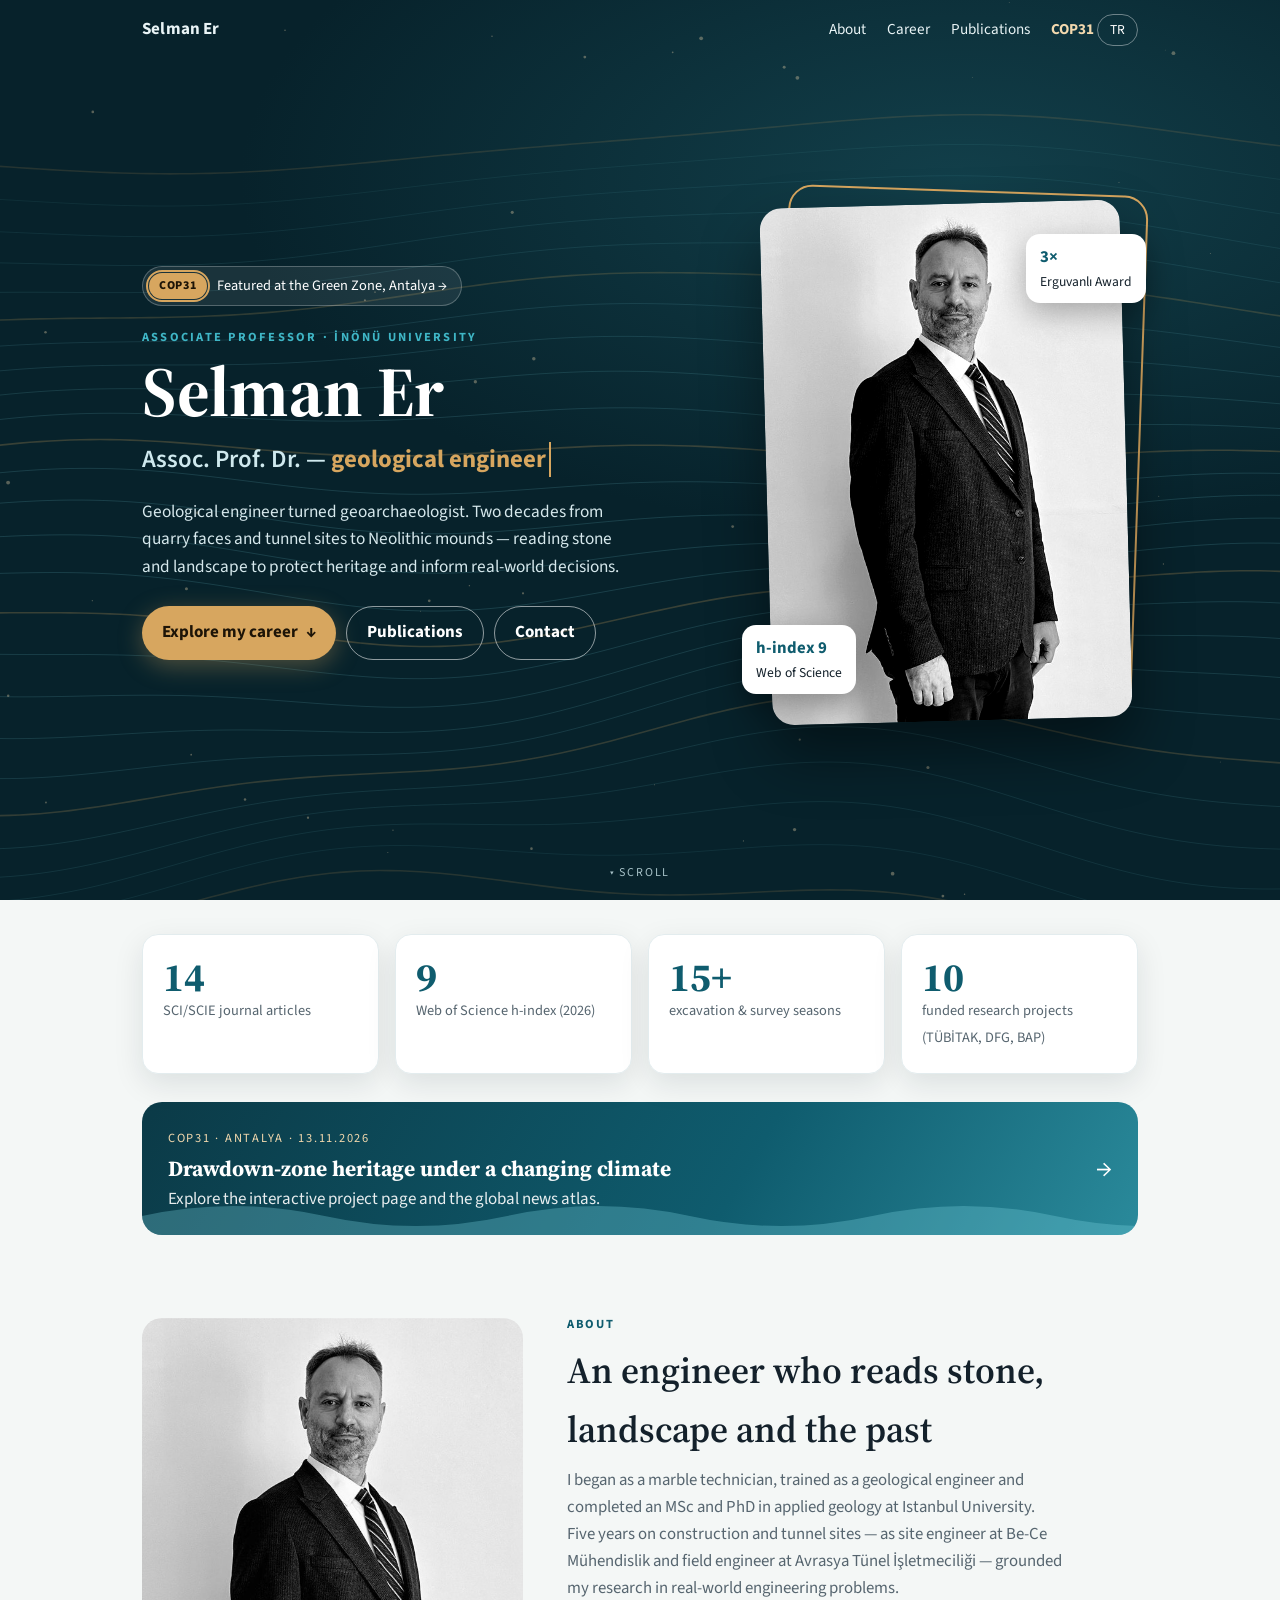
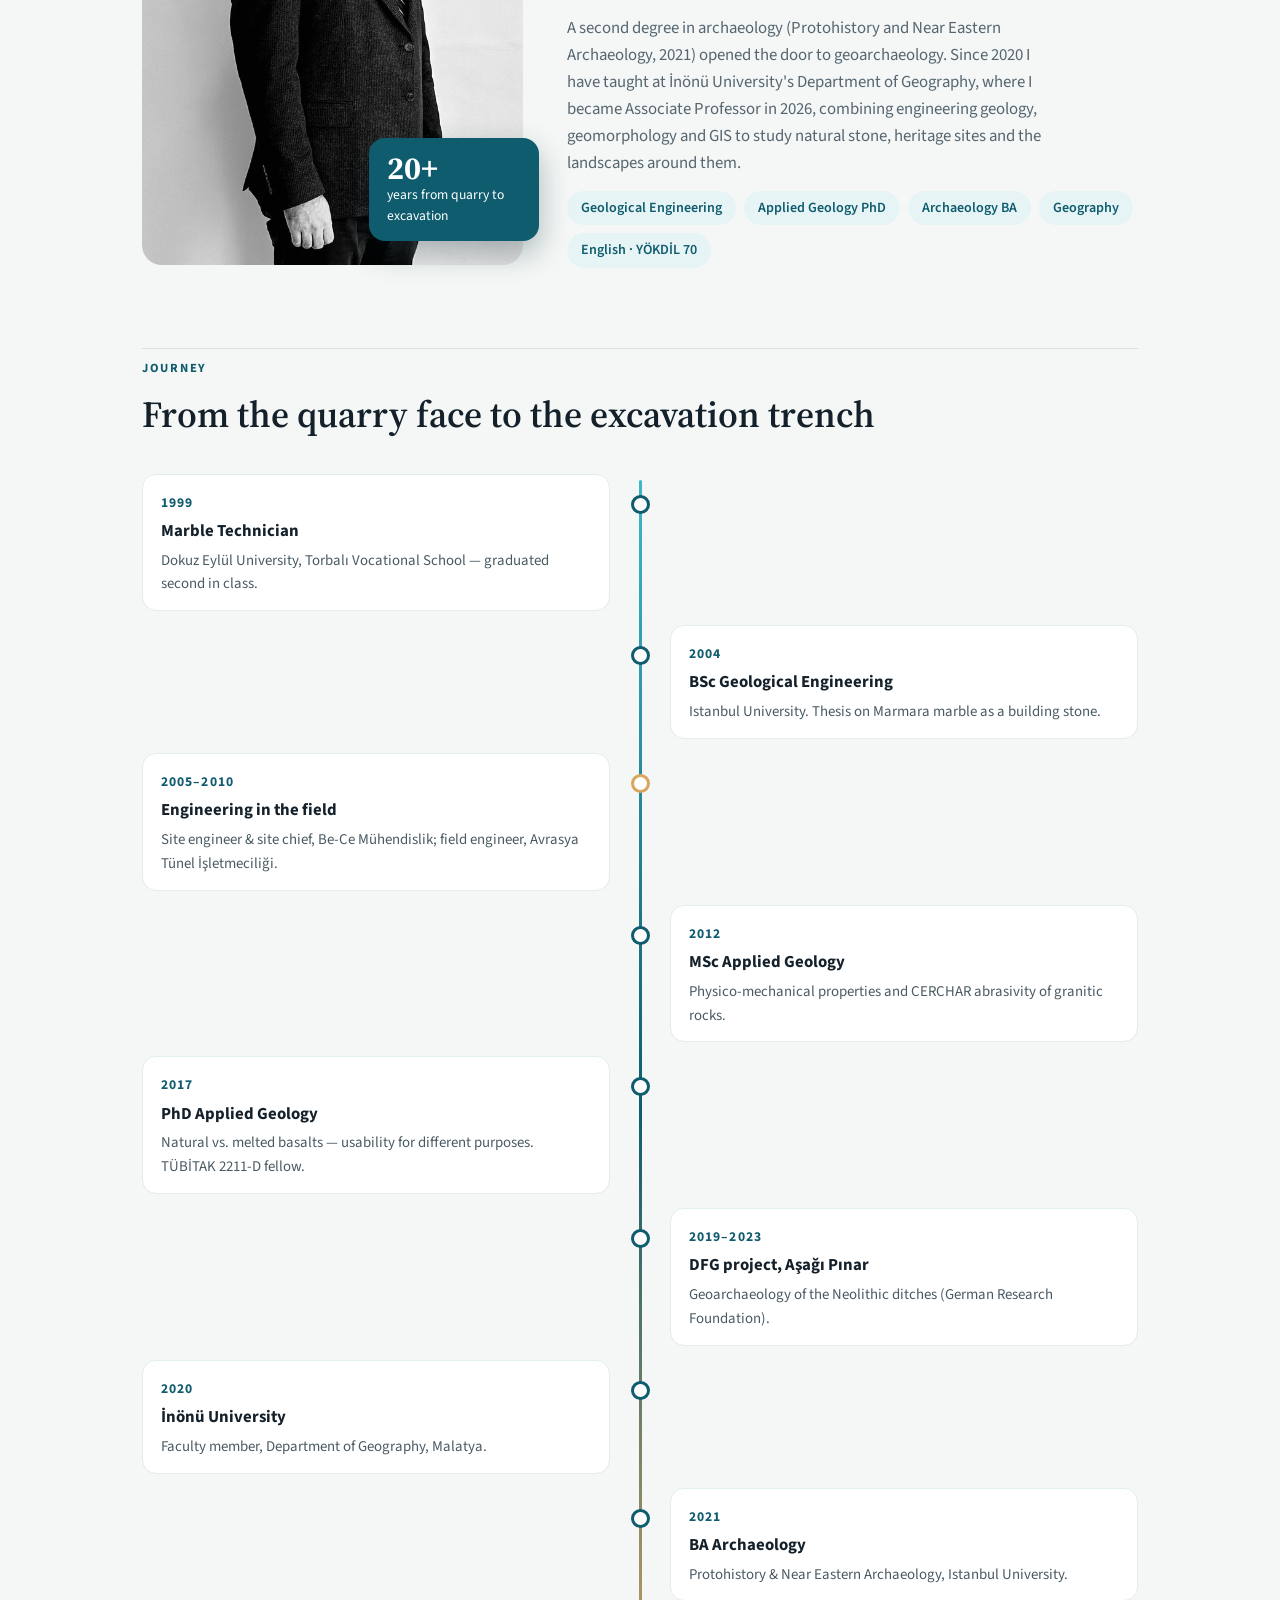
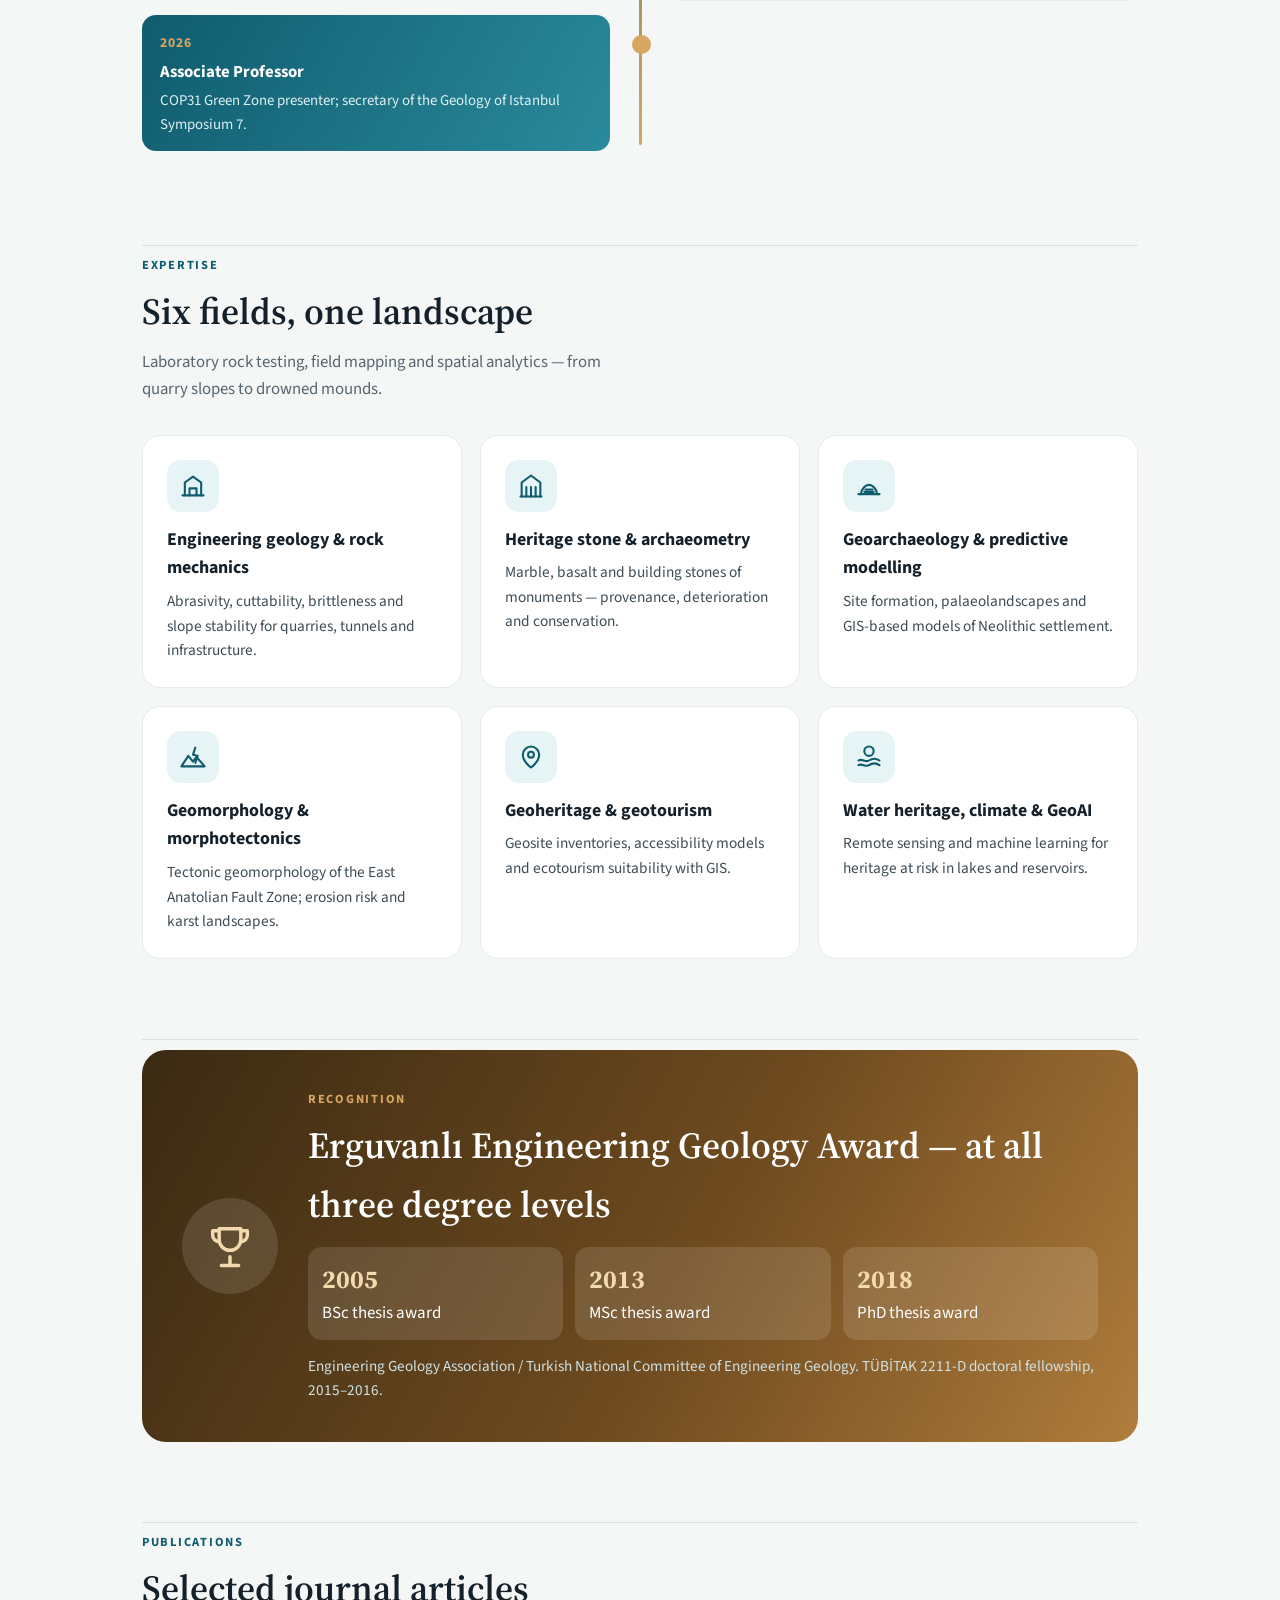
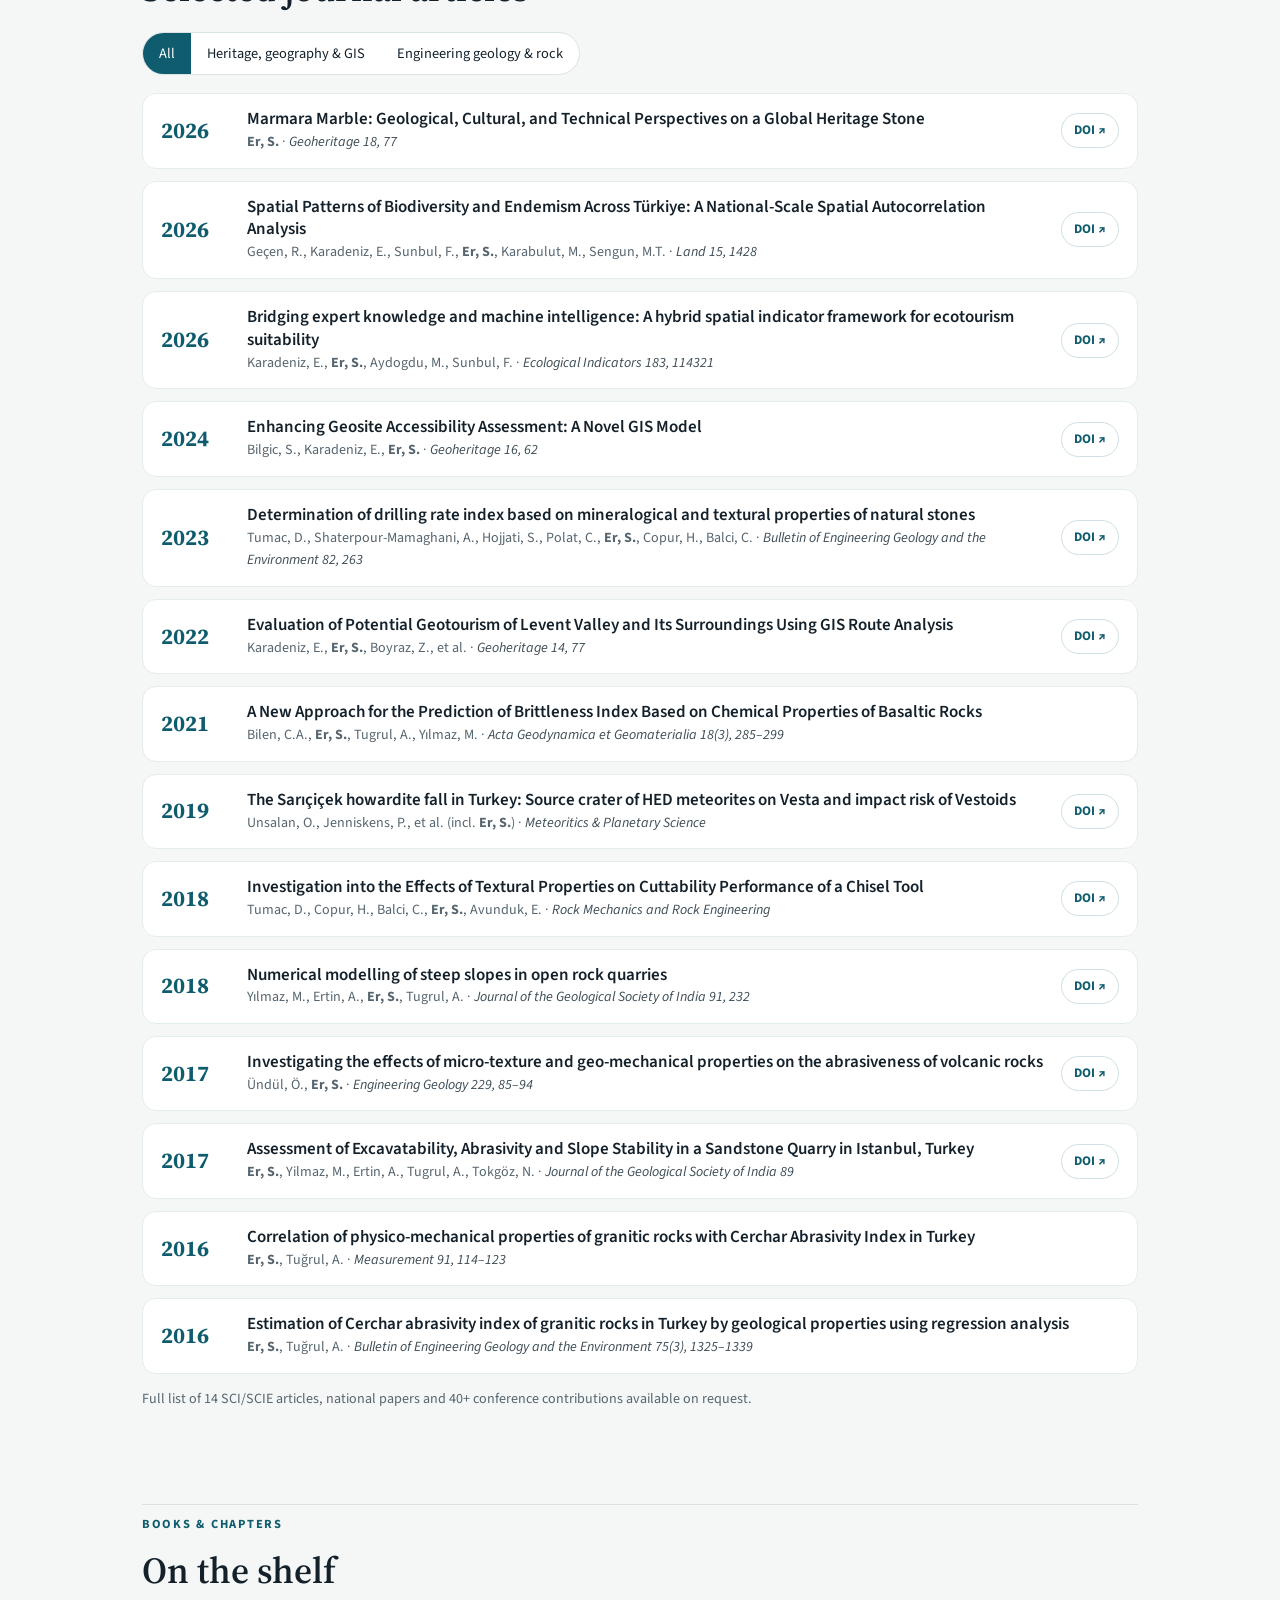
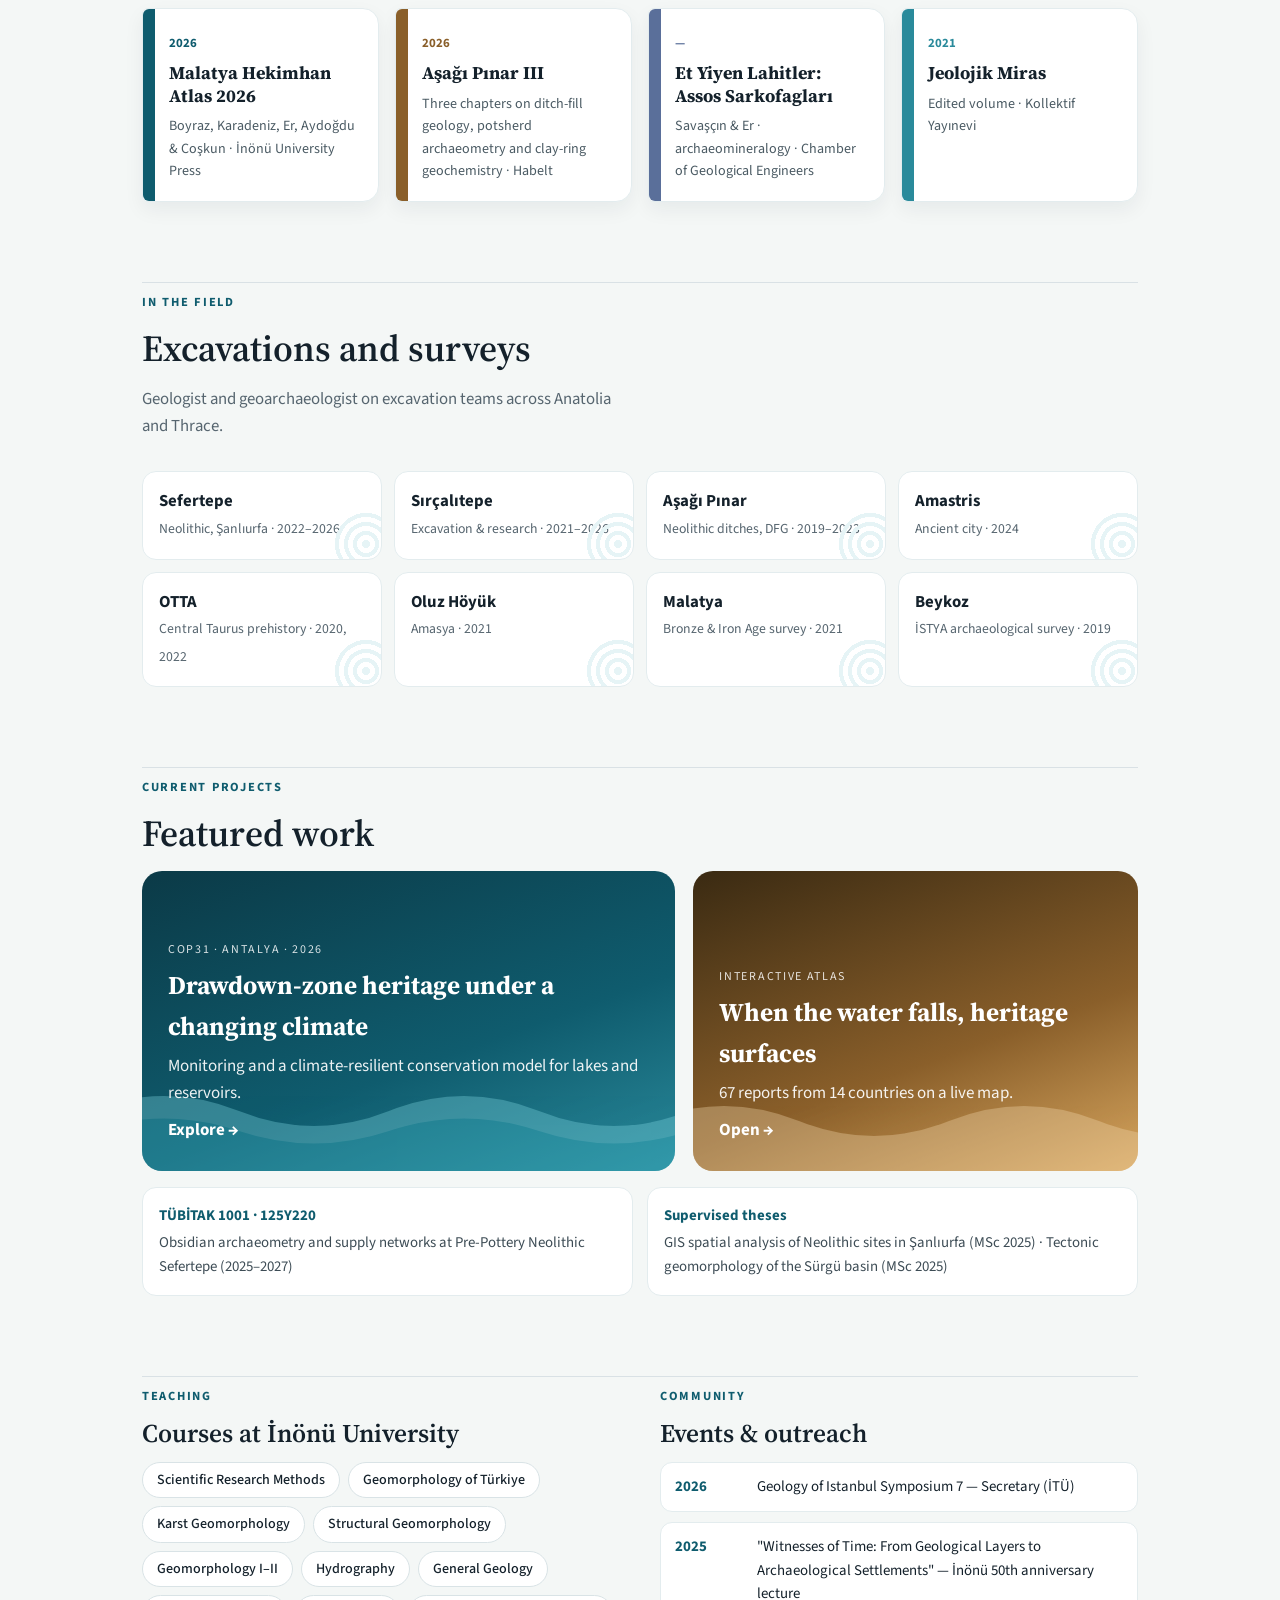
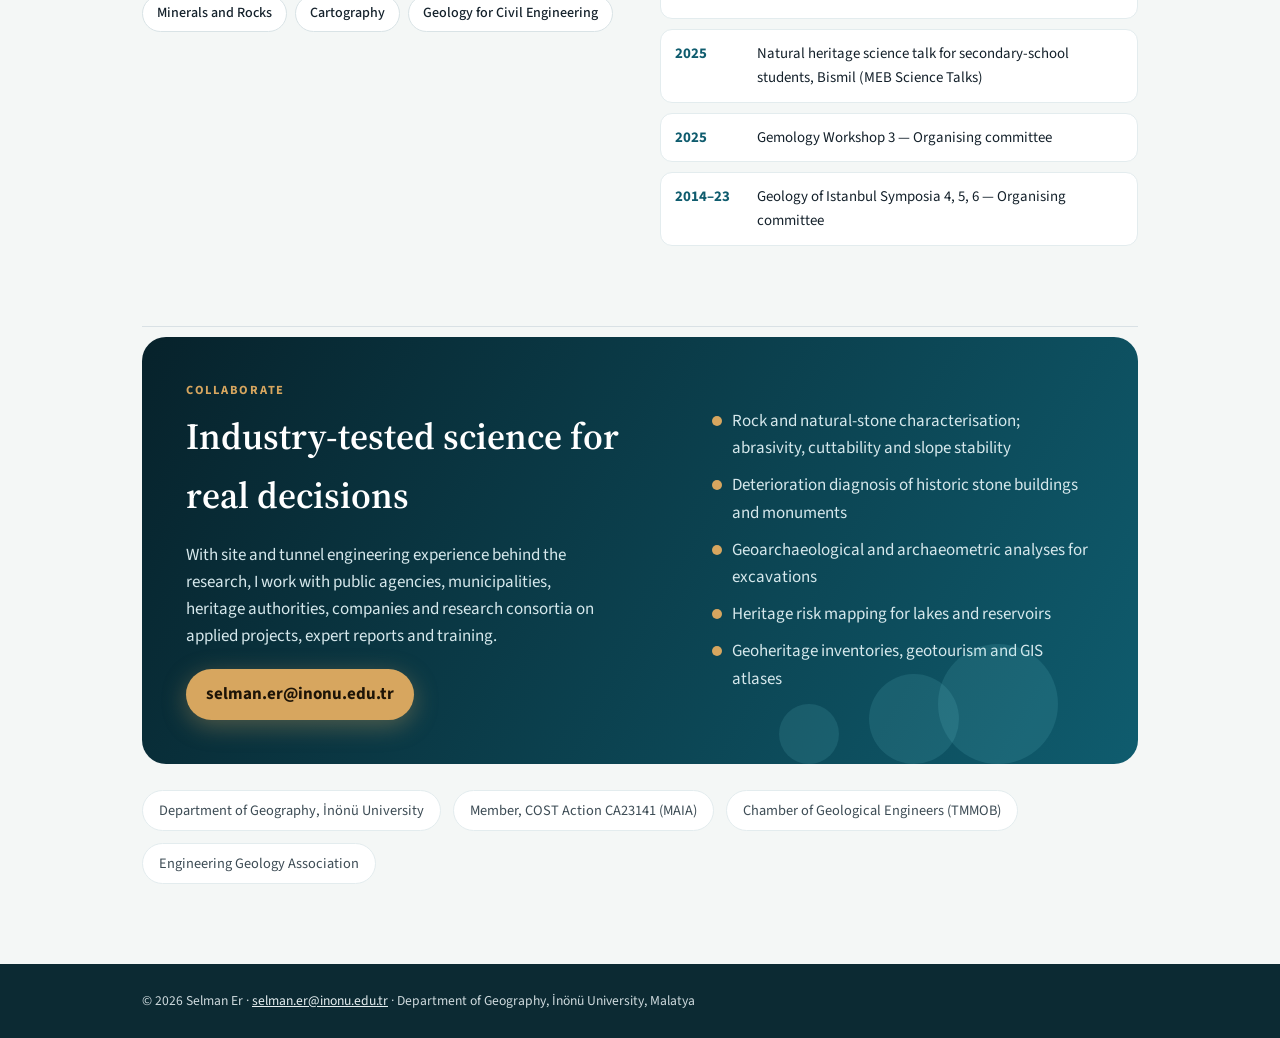
==== commit 97e60a56: "Add files via upload" ====
--- a/index.html
+++ b/index.html
@@ -43,7 +43,7 @@
       </div>
       <div class="ph">
         <div class="frame"><img src="assets/selman-er-full.jpg" alt="Assoc. Prof. Dr. Selman Er"></div>
-        <div class="tagc"><b>h-index 7</b>Web of Science</div>
+        <div class="tagc"><b>h-index 9</b>Web of Science</div>
         <div class="tagc tagc2"><b>3×</b><span class="en">Erguvanlı Award</span><span class="tr">Erguvanlı Ödülü</span></div>
       </div>
     </div>
@@ -54,7 +54,7 @@
 <main class="wrap">
   <div class="stats2">
     <div class="stat2 rv"><b data-count="14">0</b><span class="en">SCI/SCIE journal articles</span><span class="tr">SCI/SCIE makale</span></div>
-    <div class="stat2 rv"><b data-count="7">0</b><span class="en">Web of Science h-index (2025)</span><span class="tr">Web of Science h-indeksi (2025)</span></div>
+    <div class="stat2 rv"><b data-count="9">0</b><span class="en">Web of Science h-index (2026)</span><span class="tr">Web of Science h-indeksi (2026)</span></div>
     <div class="stat2 rv"><b data-count="15" data-plus="1">0</b><span class="en">excavation & survey seasons</span><span class="tr">kazı ve yüzey araştırması sezonu</span></div>
     <div class="stat2 rv"><b data-count="10">0</b><span class="en">funded research projects (TÜBİTAK, DFG, BAP)</span><span class="tr">destekli araştırma projesi (TÜBİTAK, DFG, BAP)</span></div>
   </div>
